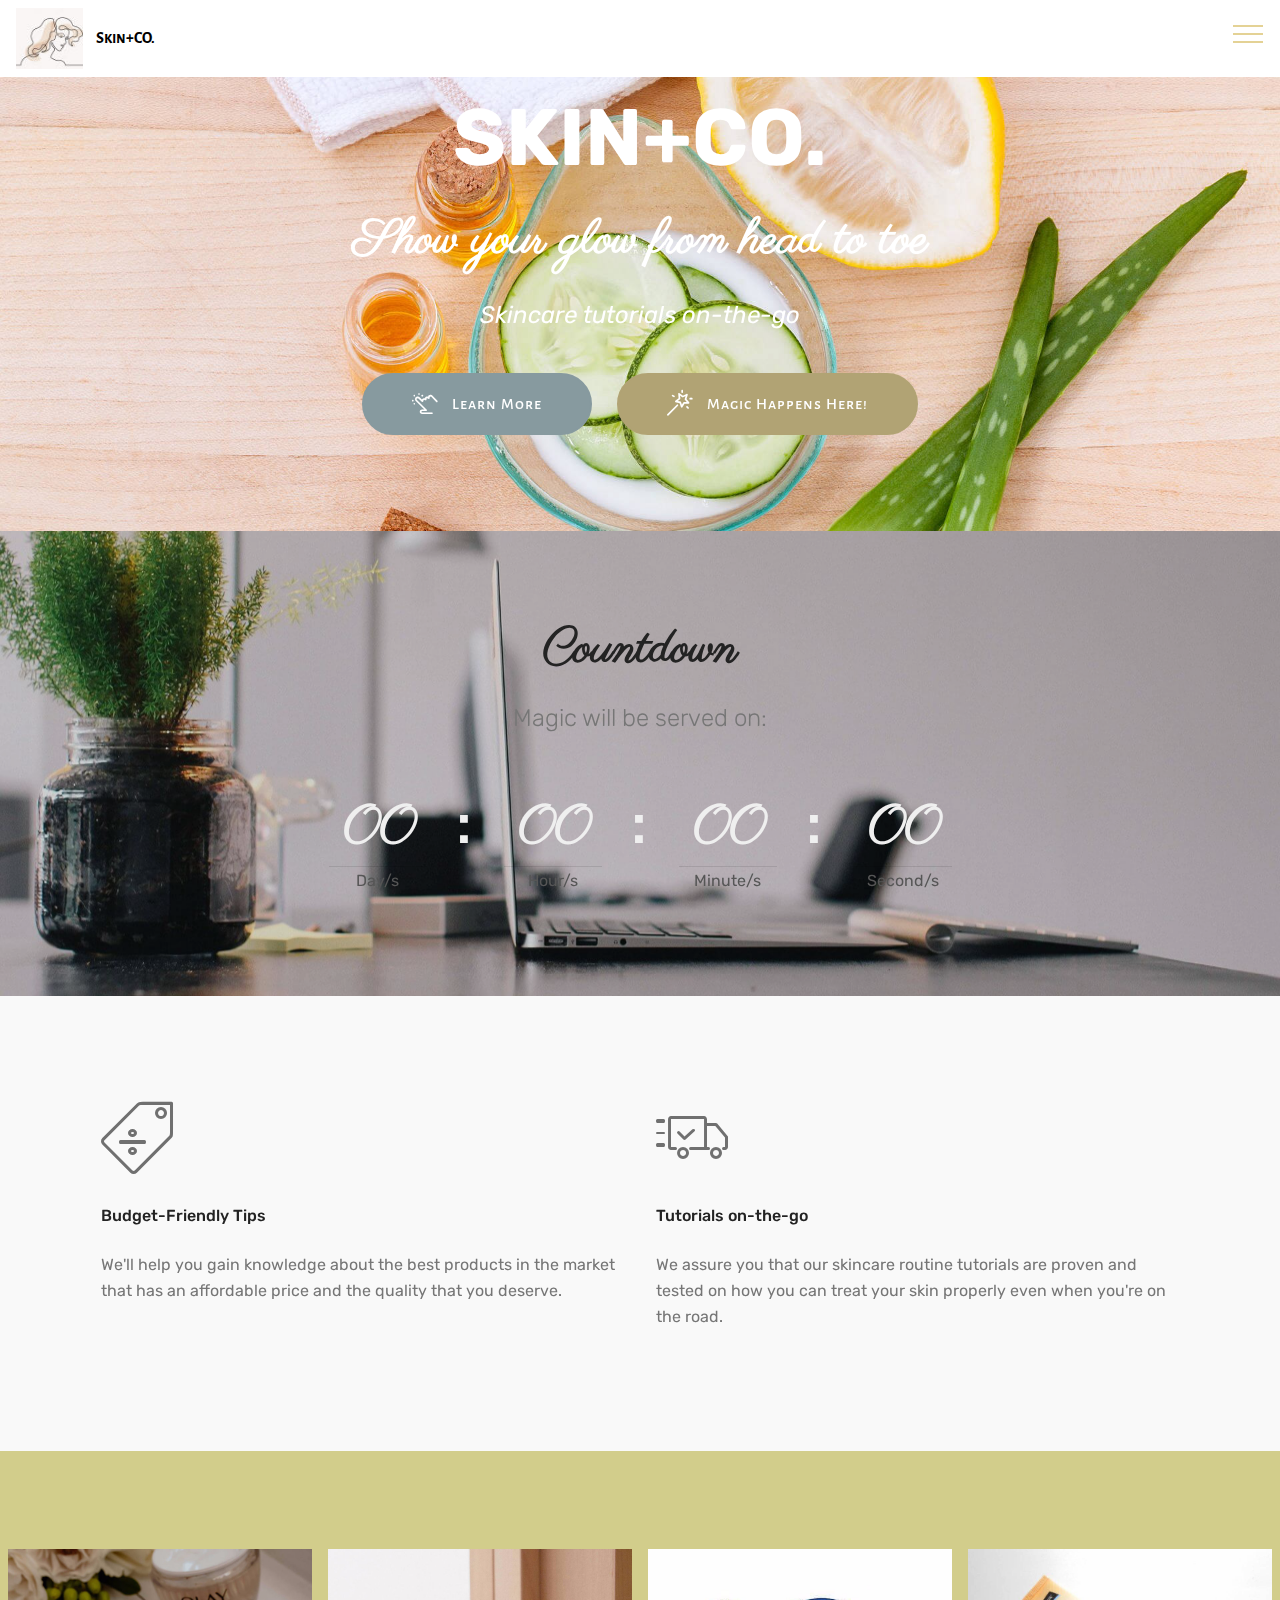
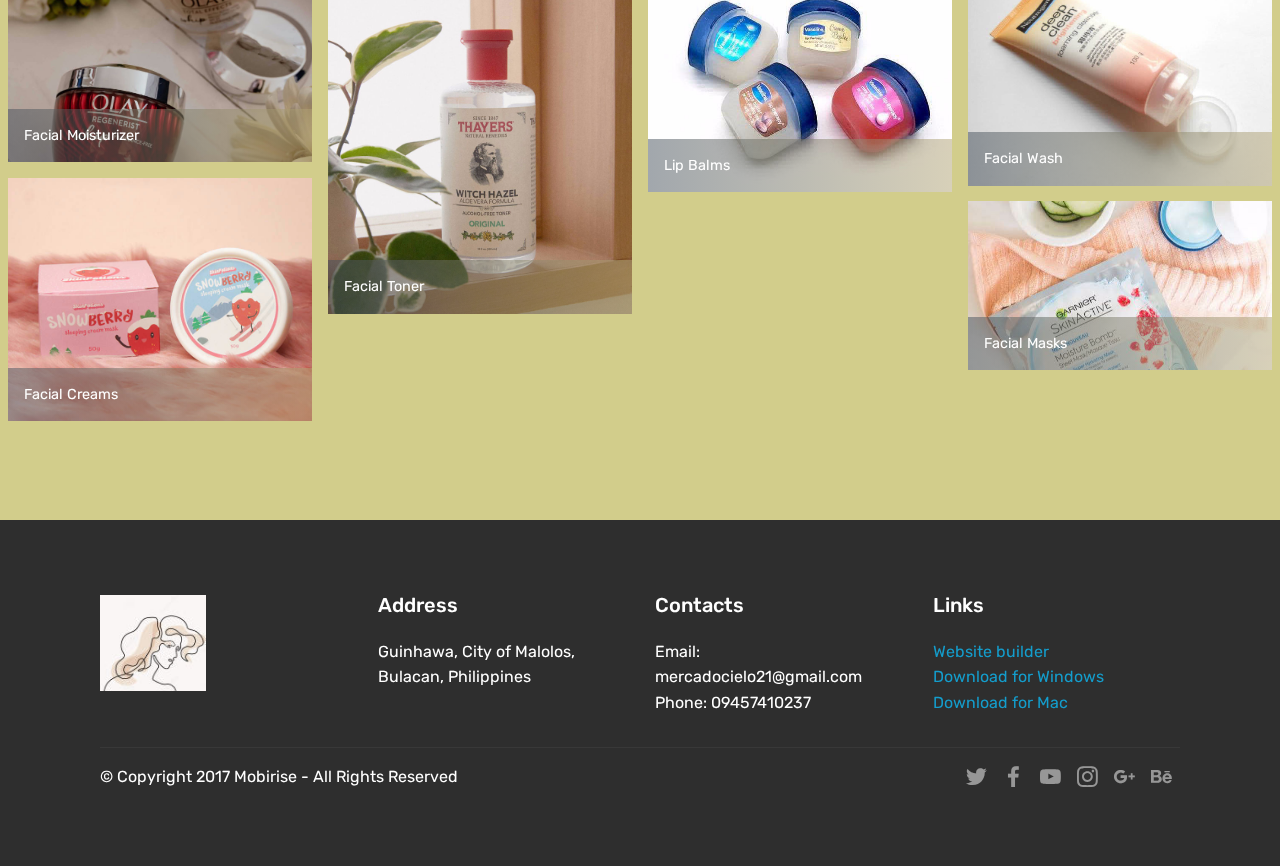
==== index.html @ ec986193 "create github pages" ====
<!DOCTYPE html>
<html >
<head>
  <!-- Site made with Mobirise Website Builder v4.8.1, https://mobirise.com -->
  <meta charset="UTF-8">
  <meta http-equiv="X-UA-Compatible" content="IE=edge">
  <meta name="generator" content="Mobirise v4.8.1, mobirise.com">
  <meta name="viewport" content="width=device-width, initial-scale=1, minimum-scale=1">
  <link rel="shortcut icon" href="assets/images/abstract-portrait-woman-logo-vector-continuous-line-young-light-colors-illustration-concept-card-banner-poster-flyer-116758301-122x100.jpg" type="image/x-icon">
  <meta name="description" content="">
  <title>Home</title>
  <link rel="stylesheet" href="assets/web/assets/mobirise-icons-bold/mobirise-icons-bold.css">
  <link rel="stylesheet" href="assets/web/assets/mobirise-icons/mobirise-icons.css">
  <link rel="stylesheet" href="assets/tether/tether.min.css">
  <link rel="stylesheet" href="assets/bootstrap/css/bootstrap.min.css">
  <link rel="stylesheet" href="assets/bootstrap/css/bootstrap-grid.min.css">
  <link rel="stylesheet" href="assets/bootstrap/css/bootstrap-reboot.min.css">
  <link rel="stylesheet" href="assets/socicon/css/styles.css">
  <link rel="stylesheet" href="assets/dropdown/css/style.css">
  <link rel="stylesheet" href="assets/theme/css/style.css">
  <link rel="stylesheet" href="assets/gallery/style.css">
  <link rel="stylesheet" href="assets/mobirise/css/mbr-additional.css" type="text/css">
  
  
  
</head>
<body>
  <section class="menu cid-rJaT6ms6U1" once="menu" id="menu2-b">

    

    <nav class="navbar navbar-expand beta-menu navbar-dropdown align-items-center navbar-fixed-top collapsed">
        <button class="navbar-toggler navbar-toggler-right" type="button" data-toggle="collapse" data-target="#navbarSupportedContent" aria-controls="navbarSupportedContent" aria-expanded="false" aria-label="Toggle navigation">
            <div class="hamburger">
                <span></span>
                <span></span>
                <span></span>
                <span></span>
            </div>
        </button>
        <div class="menu-logo">
            <div class="navbar-brand">
                <span class="navbar-logo">
                    <a href="index.html">
                        <img src="assets/images/abstract-portrait-woman-logo-vector-continuous-line-young-light-colors-illustration-concept-card-banner-poster-flyer-116758301-122x100.jpg" alt="Mobirise" title="" style="height: 3.8rem;">
                    </a>
                </span>
                <span class="navbar-caption-wrap"><a class="navbar-caption text-black display-4" href="index.html">Skin+CO.</a></span>
            </div>
        </div>
        <div class="collapse navbar-collapse" id="navbarSupportedContent">
            <ul class="navbar-nav nav-dropdown nav-right" data-app-modern-menu="true"><li class="nav-item">
                    <a class="nav-link link text-black display-4" href="page5.html">
                        About Us
                    </a>
                </li></ul>
            
        </div>
    </nav>
</section>

<section class="engine"><a href="https://mobiri.se/i">free site creation software</a></section><section class="header1 cid-rJ0wWL5OvI mbr-parallax-background" id="header1-0">

    

    

    <div class="container">
        <div class="row justify-content-md-center">
            <div class="mbr-white col-md-10">
                <h1 class="mbr-section-title align-center mbr-bold pb-3 mbr-fonts-style display-1">SKIN+CO.</h1>
                <h3 class="mbr-section-subtitle align-center mbr-light pb-3 mbr-fonts-style display-2"><strong>Show your glow from head to toe</strong></h3>
                <p class="mbr-text align-center pb-3 mbr-fonts-style display-5"><em>Skincare tutorials on-the-go</em></p>
                <div class="mbr-section-btn align-center"><a class="btn btn-md btn-warning display-4" href="page2.html"><span class="mbrib-touch mbr-iconfont mbr-iconfont-btn"></span>Learn More</a>
                    <a class="btn btn-md btn-danger display-4" href="page1.html"><span class="mbrib-magic-stick mbr-iconfont mbr-iconfont-btn"></span>Magic Happens Here!</a></div>
            </div>
        </div>
    </div>

</section>

<section class="countdown1 cid-rJ0A6YcZZ5 mbr-parallax-background" id="countdown1-2">
    
    
    <div class="mbr-overlay" style="opacity: 0.2; background-color: rgb(35, 35, 35);">
    </div>
    <div class="container ">
        <h2 class="mbr-section-title pb-3 align-center mbr-fonts-style display-2"><strong>
            Countdown
        </strong></h2>
        <h3 class="mbr-section-subtitle align-center mbr-fonts-style display-5">Magic will be served on:</h3>
        
    </div>
    <div class="container countdown-cont align-center">
        <div class="daysCountdown" title="Day/s"></div>
        <div class="hoursCountdown" title="Hour/s"></div> 
        <div class="minutesCountdown" title="Minute/s"></div> 
        <div class="secondsCountdown" title="Second/s"></div>
        <div class="countdown pt-5 mt-2" data-due-date="2019/12/19"> 
        </div>
    </div>
</section>

<section class="features5 cid-rJaQmYjIc6" id="features5-a">
    
    

    
    <div class="container">
        <div class="media-container-row">

            <div class="card p-3 col-12 col-md-6">
                <div class="card-img pb-3">
                    <span class="mbr-iconfont mbri-sale"></span>
                </div>
                <div class="card-box">
                    <h4 class="card-title py-3 mbr-fonts-style display-7">Budget-Friendly Tips</h4>
                    <p class="mbr-text mbr-fonts-style display-7">We'll help you gain knowledge about the best products in the market that has an affordable price and the quality that you deserve.</p>
                </div>
            </div>

            <div class="card p-3 col-12 col-md-6">
                <div class="card-img pb-3">
                    <span class="mbr-iconfont mbri-delivery"></span>
                </div>
                <div class="card-box">
                    <h4 class="card-title py-3 mbr-fonts-style display-7">Tutorials on-the-go</h4>
                    <p class="mbr-text mbr-fonts-style display-7">We assure you that our skincare routine tutorials are proven and tested on how you can treat your skin properly even when you're on the road.</p>
                </div>
            </div>

            

            
        </div>
    </div>
</section>

<section class="mbr-gallery mbr-slider-carousel cid-rJ0x1ymvei" id="gallery1-1">

    

    <div>
        <div><!-- Filter --><!-- Gallery --><div class="mbr-gallery-row"><div class="mbr-gallery-layout-default"><div><div><div class="mbr-gallery-item mbr-gallery-item--p1" data-video-url="false" data-tags="Awesome"><div href="#lb-gallery1-1" data-slide-to="0" data-toggle="modal"><img src="assets/images/olay-regenerist-whip-fragrance-free-31-1200x1800-800x561.jpg" alt="" title=""><span class="icon-focus"></span><span class="mbr-gallery-title mbr-fonts-style display-7">Facial Moisturizer</span></div></div><div class="mbr-gallery-item mbr-gallery-item--p1" data-video-url="false" data-tags="Awesome"><div href="#lb-gallery1-1" data-slide-to="1" data-toggle="modal"><img src="assets/images/47975586-000-b-1450x2175-800x960.jpg" alt="" title=""><span class="icon-focus"></span><span class="mbr-gallery-title mbr-fonts-style display-7">Facial Toner</span></div></div><div class="mbr-gallery-item mbr-gallery-item--p1" data-video-url="false" data-tags="Awesome"><div href="#lb-gallery1-1" data-slide-to="2" data-toggle="modal"><img src="assets/images/upload-productimg-1528788489024-320-236-600x600-600x480.jpg" alt="" title=""><span class="icon-focus"></span><span class="mbr-gallery-title mbr-fonts-style display-7">Lip Balms</span></div></div><div class="mbr-gallery-item mbr-gallery-item--p1" data-video-url="false" data-tags="Awesome"><div href="#lb-gallery1-1" data-slide-to="3" data-toggle="modal"><img src="assets/images/neutrogena-deep-clean-brightening-foaming-cleanser-review-cap-open-800x623-800x623.jpg" alt="" title=""><span class="icon-focus"></span><span class="mbr-gallery-title mbr-fonts-style display-7">Facial Wash</span></div></div><div class="mbr-gallery-item mbr-gallery-item--p1" data-video-url="false" data-tags="Awesome"><div href="#lb-gallery1-1" data-slide-to="4" data-toggle="modal"><img src="assets/images/snowberry-2-720x720-720x576.jpg" alt="" title=""><span class="icon-focus"></span><span class="mbr-gallery-title mbr-fonts-style display-7">Facial Creams</span></div></div><div class="mbr-gallery-item mbr-gallery-item--p1" data-video-url="false" data-tags="Awesome"><div href="#lb-gallery1-1" data-slide-to="5" data-toggle="modal"><img src="assets/images/images-742x413-539x300.jpg" alt="" title=""><span class="icon-focus"></span><span class="mbr-gallery-title mbr-fonts-style display-7">Facial Masks</span></div></div></div></div><div class="clearfix"></div></div></div><!-- Lightbox --><div data-app-prevent-settings="" class="mbr-slider modal fade carousel slide" tabindex="-1" data-keyboard="true" data-interval="false" id="lb-gallery1-1"><div class="modal-dialog"><div class="modal-content"><div class="modal-body"><div class="carousel-inner"><div class="carousel-item"><img src="assets/images/olay-regenerist-whip-fragrance-free-31-1200x1800.jpg" alt="" title=""></div><div class="carousel-item"><img src="assets/images/47975586-000-b-1450x2175.jpg" alt="" title=""></div><div class="carousel-item active"><img src="assets/images/upload-productimg-1528788489024-320-236-600x600.jpg" alt="" title=""></div><div class="carousel-item"><img src="assets/images/neutrogena-deep-clean-brightening-foaming-cleanser-review-cap-open-800x623.jpg" alt="" title=""></div><div class="carousel-item"><img src="assets/images/snowberry-2-720x720.jpg" alt="" title=""></div><div class="carousel-item"><img src="assets/images/images-742x413.jpg" alt="" title=""></div></div><a class="carousel-control carousel-control-prev" role="button" data-slide="prev" href="#lb-gallery1-1"><span class="mbri-left mbr-iconfont" aria-hidden="true"></span><span class="sr-only">Previous</span></a><a class="carousel-control carousel-control-next" role="button" data-slide="next" href="#lb-gallery1-1"><span class="mbri-right mbr-iconfont" aria-hidden="true"></span><span class="sr-only">Next</span></a><a class="close" href="#" role="button" data-dismiss="modal"><span class="sr-only">Close</span></a></div></div></div></div></div>
    </div>

</section>

<section class="cid-rJaBvZ5WC2" id="footer1-8">

    

    

    <div class="container">
        <div class="media-container-row content text-white">
            <div class="col-12 col-md-3">
                <div class="media-wrap">
                    <a href="https://mobirise.com/">
                        <img src="assets/images/abstract-portrait-woman-logo-vector-continuous-line-young-light-colors-illustration-concept-card-banner-poster-flyer-116758301-192x157.jpg" alt="Mobirise" title="">
                    </a>
                </div>
            </div>
            <div class="col-12 col-md-3 mbr-fonts-style display-7">
                <h5 class="pb-3">
                    Address
                </h5>
                <p class="mbr-text">Guinhawa, City of Malolos, Bulacan, Philippines</p>
            </div>
            <div class="col-12 col-md-3 mbr-fonts-style display-7">
                <h5 class="pb-3">
                    Contacts
                </h5>
                <p class="mbr-text">
                    Email: <br>mercadocielo21@gmail.com&nbsp;<br>Phone:&nbsp;09457410237<br></p>
            </div>
            <div class="col-12 col-md-3 mbr-fonts-style display-7">
                <h5 class="pb-3">
                    Links
                </h5>
                <p class="mbr-text">
                    <a class="text-primary" href="https://mobirise.com/">Website builder</a>
                    <br><a class="text-primary" href="https://mobirise.com/mobirise-free-win.zip">Download for Windows</a>
                    <br><a class="text-primary" href="https://mobirise.com/mobirise-free-mac.zip">Download for Mac</a>
                </p>
            </div>
        </div>
        <div class="footer-lower">
            <div class="media-container-row">
                <div class="col-sm-12">
                    <hr>
                </div>
            </div>
            <div class="media-container-row mbr-white">
                <div class="col-sm-6 copyright">
                    <p class="mbr-text mbr-fonts-style display-7">
                        © Copyright 2017 Mobirise - All Rights Reserved
                    </p>
                </div>
                <div class="col-md-6">
                    <div class="social-list align-right">
                        <div class="soc-item">
                            <a href="https://twitter.com/mobirise" target="_blank">
                                <span class="socicon-twitter socicon mbr-iconfont mbr-iconfont-social"></span>
                            </a>
                        </div>
                        <div class="soc-item">
                            <a href="https://www.facebook.com/pages/Mobirise/1616226671953247" target="_blank">
                                <span class="socicon-facebook socicon mbr-iconfont mbr-iconfont-social"></span>
                            </a>
                        </div>
                        <div class="soc-item">
                            <a href="https://www.youtube.com/c/mobirise" target="_blank">
                                <span class="socicon-youtube socicon mbr-iconfont mbr-iconfont-social"></span>
                            </a>
                        </div>
                        <div class="soc-item">
                            <a href="https://instagram.com/mobirise" target="_blank">
                                <span class="socicon-instagram socicon mbr-iconfont mbr-iconfont-social"></span>
                            </a>
                        </div>
                        <div class="soc-item">
                            <a href="https://plus.google.com/u/0/+Mobirise" target="_blank">
                                <span class="socicon-googleplus socicon mbr-iconfont mbr-iconfont-social"></span>
                            </a>
                        </div>
                        <div class="soc-item">
                            <a href="https://www.behance.net/Mobirise" target="_blank">
                                <span class="socicon-behance socicon mbr-iconfont mbr-iconfont-social"></span>
                            </a>
                        </div>
                    </div>
                </div>
            </div>
        </div>
    </div>
</section>


  <script src="assets/web/assets/jquery/jquery.min.js"></script>
  <script src="assets/popper/popper.min.js"></script>
  <script src="assets/tether/tether.min.js"></script>
  <script src="assets/bootstrap/js/bootstrap.min.js"></script>
  <script src="assets/parallax/jarallax.min.js"></script>
  <script src="assets/countdown/jquery.countdown.min.js"></script>
  <script src="assets/masonry/masonry.pkgd.min.js"></script>
  <script src="assets/imagesloaded/imagesloaded.pkgd.min.js"></script>
  <script src="assets/smoothscroll/smooth-scroll.js"></script>
  <script src="assets/vimeoplayer/jquery.mb.vimeo_player.js"></script>
  <script src="assets/touchswipe/jquery.touch-swipe.min.js"></script>
  <script src="assets/dropdown/js/script.min.js"></script>
  <script src="assets/bootstrapcarouselswipe/bootstrap-carousel-swipe.js"></script>
  <script src="assets/theme/js/script.js"></script>
  <script src="assets/slidervideo/script.js"></script>
  <script src="assets/gallery/player.min.js"></script>
  <script src="assets/gallery/script.js"></script>
  
  
</body>
</html>
---- assets/web/assets/mobirise-icons-bold/mobirise-icons-bold.css ----
@font-face {
  font-family: 'mobirise-icons-bold';
  src:  url('mobirise-icons-bold.eot?m1l4yr');
  src:  url('mobirise-icons-bold.eot?m1l4yr#iefix') format('embedded-opentype'),
    url('mobirise-icons-bold.ttf?m1l4yr') format('truetype'),
    url('mobirise-icons-bold.woff?m1l4yr') format('woff'),
    url('mobirise-icons-bold.svg?m1l4yr#mobirise-icons-bold') format('svg');
  font-weight: normal;
  font-style: normal;
}

[class^="mbrib-"], [class*="mbrib-"] {
  /* use !important to prevent issues with browser extensions that change fonts */
  font-family: 'mobirise-icons-bold' !important;
  speak: none;
  font-style: normal;
  font-weight: normal;
  font-variant: normal;
  text-transform: none;
  line-height: 1;

  /* Better Font Rendering =========== */
  -webkit-font-smoothing: antialiased;
  -moz-osx-font-smoothing: grayscale;
}

.mbrib-add-submenu:before {
  content: "\e900";
}
.mbrib-alert:before {
  content: "\e901";
}
.mbrib-align-center:before {
  content: "\e902";
}
.mbrib-align-justify:before {
  content: "\e903";
}
.mbrib-align-left:before {
  content: "\e904";
}
.mbrib-align-right:before {
  content: "\e905";
}
.mbrib-android:before {
  content: "\e906";
}
.mbrib-apple:before {
  content: "\e907";
}
.mbrib-arrow-down:before {
  content: "\e908";
}
.mbrib-arrow-next:before {
  content: "\e909";
}
.mbrib-arrow-prev:before {
  content: "\e90a";
}
.mbrib-arrow-up:before {
  content: "\e90b";
}
.mbrib-bold:before {
  content: "\e90c";
}
.mbrib-bookmark:before {
  content: "\e90d";
}
.mbrib-bootstrap:before {
  content: "\e90e";
}
.mbrib-briefcase:before {
  content: "\e90f";
}
.mbrib-browse:before {
  content: "\e910";
}
.mbrib-bulleted-list:before {
  content: "\e911";
}
.mbrib-calendar:before {
  content: "\e912";
}
.mbrib-camera:before {
  content: "\e913";
}
.mbrib-cart-add:before {
  content: "\e914";
}
.mbrib-cart-full:before {
  content: "\e915";
}
.mbrib-cash:before {
  content: "\e916";
}
.mbrib-change-style:before {
  content: "\e917";
}
.mbrib-chat:before {
  content: "\e918";
}
.mbrib-clock:before {
  content: "\e919";
}
.mbrib-close:before {
  content: "\e91a";
}
.mbrib-cloud:before {
  content: "\e91b";
}
.mbrib-code:before {
  content: "\e91c";
}
.mbrib-contact-form:before {
  content: "\e91d";
}
.mbrib-credit-card:before {
  content: "\e91e";
}
.mbrib-cursor-click:before {
  content: "\e91f";
}
.mbrib-cust-feedback:before {
  content: "\e920";
}
.mbrib-database:before {
  content: "\e921";
}
.mbrib-delivery:before {
  content: "\e922";
}
.mbrib-desktop:before {
  content: "\e923";
}
.mbrib-devices:before {
  content: "\e924";
}
.mbrib-down:before {
  content: "\e925";
}
.mbrib-download:before {
  content: "\e926";
}
.mbrib-drag-n-drop:before {
  content: "\e927";
}
.mbrib-drag-n-drop2:before {
  content: "\e928";
}
.mbrib-edit:before {
  content: "\e929";
}
.mbrib-edit2:before {
  content: "\e92a";
}
.mbrib-error:before {
  content: "\e92b";
}
.mbrib-extension:before {
  content: "\e92c";
}
.mbrib-features:before {
  content: "\e92d";
}
.mbrib-file:before {
  content: "\e92e";
}
.mbrib-flag:before {
  content: "\e92f";
}
.mbrib-folder:before {
  content: "\e930";
}
.mbrib-gift:before {
  content: "\e931";
}
.mbrib-github:before {
  content: "\e932";
}
.mbrib-globe-2:before {
  content: "\e933";
}
.mbrib-globe:before {
  content: "\e934";
}
.mbrib-growing-chart:before {
  content: "\e935";
}
.mbrib-hearth:before {
  content: "\e936";
}
.mbrib-help:before {
  content: "\e937";
}
.mbrib-home:before {
  content: "\e938";
}
.mbrib-hot-cup:before {
  content: "\e939";
}
.mbrib-idea:before {
  content: "\e93a";
}
.mbrib-image-gallery:before {
  content: "\e93b";
}
.mbrib-image-slider:before {
  content: "\e93c";
}
.mbrib-info:before {
  content: "\e93d";
}
.mbrib-italic:before {
  content: "\e93e";
}
.mbrib-key:before {
  content: "\e93f";
}
.mbrib-laptop:before {
  content: "\e940";
}
.mbrib-layers:before {
  content: "\e941";
}
.mbrib-left-right:before {
  content: "\e942";
}
.mbrib-left:before {
  content: "\e943";
}
.mbrib-letter:before {
  content: "\e944";
}
.mbrib-like:before {
  content: "\e945";
}
.mbrib-link:before {
  content: "\e946";
}
.mbrib-lock:before {
  content: "\e947";
}
.mbrib-login:before {
  content: "\e948";
}
.mbrib-logout:before {
  content: "\e949";
}
.mbrib-magic-stick:before {
  content: "\e94a";
}
.mbrib-map-pin:before {
  content: "\e94b";
}
.mbrib-menu:before {
  content: "\e94c";
}
.mbrib-mobile:before {
  content: "\e94d";
}
.mbrib-mobile2:before {
  content: "\e94e";
}
.mbrib-mobirise:before {
  content: "\e94f";
}
.mbrib-more-horizontal:before {
  content: "\e950";
}
.mbrib-more-vertical:before {
  content: "\e951";
}
.mbrib-music:before {
  content: "\e952";
}
.mbrib-new-file:before {
  content: "\e953";
}
.mbrib-numbered-list:before {
  content: "\e954";
}
.mbrib-opened-folder:before {
  content: "\e955";
}
.mbrib-pages:before {
  content: "\e956";
}
.mbrib-paper-plane:before {
  content: "\e957";
}
.mbrib-paperclip:before {
  content: "\e958";
}
.mbrib-photo:before {
  content: "\e959";
}
.mbrib-photos:before {
  content: "\e95a";
}
.mbrib-pin:before {
  content: "\e95b";
}
.mbrib-play:before {
  content: "\e95c";
}
.mbrib-plus:before {
  content: "\e95d";
}
.mbrib-preview:before {
  content: "\e95e";
}
.mbrib-print:before {
  content: "\e95f";
}
.mbrib-protect:before {
  content: "\e960";
}
.mbrib-question:before {
  content: "\e961";
}
.mbrib-quote-left:before {
  content: "\e962";
}
.mbrib-quote-right:before {
  content: "\e963";
}
.mbrib-redo:before {
  content: "\e964";
}
.mbrib-refresh:before {
  content: "\e965";
}
.mbrib-responsive:before {
  content: "\e966";
}
.mbrib-right:before {
  content: "\e967";
}
.mbrib-rocket:before {
  content: "\e968";
}
.mbrib-sad-face:before {
  content: "\e969";
}
.mbrib-sale:before {
  content: "\e96a";
}
.mbrib-save:before {
  content: "\e96b";
}
.mbrib-search:before {
  content: "\e96c";
}
.mbrib-setting:before {
  content: "\e96d";
}
.mbrib-setting2:before {
  content: "\e96e";
}
.mbrib-setting3:before {
  content: "\e96f";
}
.mbrib-share:before {
  content: "\e970";
}
.mbrib-shopping-bag:before {
  content: "\e971";
}
.mbrib-shopping-basket:before {
  content: "\e972";
}
.mbrib-shopping-cart:before {
  content: "\e973";
}
.mbrib-sites:before {
  content: "\e974";
}
.mbrib-smile-face:before {
  content: "\e975";
}
.mbrib-speed:before {
  content: "\e976";
}
.mbrib-star:before {
  content: "\e977";
}
.mbrib-success:before {
  content: "\e978";
}
.mbrib-sun:before {
  content: "\e979";
}
.mbrib-sun2:before {
  content: "\e97a";
}
.mbrib-tablet-vertical:before {
  content: "\e97b";
}
.mbrib-tablet:before {
  content: "\e97c";
}
.mbrib-target:before {
  content: "\e97d";
}
.mbrib-timer:before {
  content: "\e97e";
}
.mbrib-to-ftp:before {
  content: "\e97f";
}
.mbrib-to-local-drive:before {
  content: "\e980";
}
.mbrib-touch-swipe:before {
  content: "\e981";
}
.mbrib-touch:before {
  content: "\e982";
}
.mbrib-trash:before {
  content: "\e983";
}
.mbrib-underline:before {
  content: "\e984";
}
.mbrib-undo:before {
  content: "\e985";
}
.mbrib-unlink:before {
  content: "\e986";
}
.mbrib-unlock:before {
  content: "\e987";
}
.mbrib-up-down:before {
  content: "\e988";
}
.mbrib-up:before {
  content: "\e989";
}
.mbrib-update:before {
  content: "\e98a";
}
.mbrib-upload:before {
  content: "\e98b";
}
.mbrib-user:before {
  content: "\e98c";
}
.mbrib-user2:before {
  content: "\e98d";
}
.mbrib-users:before {
  content: "\e98e";
}
.mbrib-video-play:before {
  content: "\e98f";
}
.mbrib-video:before {
  content: "\e990";
}
.mbrib-watch:before {
  content: "\e991";
}
.mbrib-website-theme:before {
  content: "\e992";
}
.mbrib-wifi:before {
  content: "\e993";
}
.mbrib-windows:before {
  content: "\e994";
}
.mbrib-zoom-out:before {
  content: "\e995";
}
---- assets/web/assets/mobirise-icons/mobirise-icons.css ----
@font-face {
  font-family: 'MobiriseIcons';
  src:  url('mobirise-icons.eot?spat4u');
  src:  url('mobirise-icons.eot?spat4u#iefix') format('embedded-opentype'),
    url('mobirise-icons.ttf?spat4u') format('truetype'),
    url('mobirise-icons.woff?spat4u') format('woff'),
    url('mobirise-icons.svg?spat4u#MobiriseIcons') format('svg');
  font-weight: normal;
  font-style: normal;
}

[class^="mbri-"], [class*=" mbri-"] {
  /* use !important to prevent issues with browser extensions that change fonts */
  font-family: MobiriseIcons !important;
  speak: none;
  font-style: normal;
  font-weight: normal;
  font-variant: normal;
  text-transform: none;
  line-height: 1;

  /* Better Font Rendering =========== */
  -webkit-font-smoothing: antialiased;
  -moz-osx-font-smoothing: grayscale;
}

.mbri-add-submenu:before {
  content: "\e900";
}
.mbri-alert:before {
  content: "\e901";
}
.mbri-align-center:before {
  content: "\e902";
}
.mbri-align-justify:before {
  content: "\e903";
}
.mbri-align-left:before {
  content: "\e904";
}
.mbri-align-right:before {
  content: "\e905";
}
.mbri-android:before {
  content: "\e906";
}
.mbri-apple:before {
  content: "\e907";
}
.mbri-arrow-down:before {
  content: "\e908";
}
.mbri-arrow-next:before {
  content: "\e909";
}
.mbri-arrow-prev:before {
  content: "\e90a";
}
.mbri-arrow-up:before {
  content: "\e90b";
}
.mbri-bold:before {
  content: "\e90c";
}
.mbri-bookmark:before {
  content: "\e90d";
}
.mbri-bootstrap:before {
  content: "\e90e";
}
.mbri-briefcase:before {
  content: "\e90f";
}
.mbri-browse:before {
  content: "\e910";
}
.mbri-bulleted-list:before {
  content: "\e911";
}
.mbri-calendar:before {
  content: "\e912";
}
.mbri-camera:before {
  content: "\e913";
}
.mbri-cart-add:before {
  content: "\e914";
}
.mbri-cart-full:before {
  content: "\e915";
}
.mbri-cash:before {
  content: "\e916";
}
.mbri-change-style:before {
  content: "\e917";
}
.mbri-chat:before {
  content: "\e918";
}
.mbri-clock:before {
  content: "\e919";
}
.mbri-close:before {
  content: "\e91a";
}
.mbri-cloud:before {
  content: "\e91b";
}
.mbri-code:before {
  content: "\e91c";
}
.mbri-contact-form:before {
  content: "\e91d";
}
.mbri-credit-card:before {
  content: "\e91e";
}
.mbri-cursor-click:before {
  content: "\e91f";
}
.mbri-cust-feedback:before {
  content: "\e920";
}
.mbri-database:before {
  content: "\e921";
}
.mbri-delivery:before {
  content: "\e922";
}
.mbri-desktop:before {
  content: "\e923";
}
.mbri-devices:before {
  content: "\e924";
}
.mbri-down:before {
  content: "\e925";
}
.mbri-download:before {
  content: "\e989";
}
.mbri-drag-n-drop:before {
  content: "\e927";
}
.mbri-drag-n-drop2:before {
  content: "\e928";
}
.mbri-edit:before {
  content: "\e929";
}
.mbri-edit2:before {
  content: "\e92a";
}
.mbri-error:before {
  content: "\e92b";
}
.mbri-extension:before {
  content: "\e92c";
}
.mbri-features:before {
  content: "\e92d";
}
.mbri-file:before {
  content: "\e92e";
}
.mbri-flag:before {
  content: "\e92f";
}
.mbri-folder:before {
  content: "\e930";
}
.mbri-gift:before {
  content: "\e931";
}
.mbri-github:before {
  content: "\e932";
}
.mbri-globe:before {
  content: "\e933";
}
.mbri-globe-2:before {
  content: "\e934";
}
.mbri-growing-chart:before {
  content: "\e935";
}
.mbri-hearth:before {
  content: "\e936";
}
.mbri-help:before {
  content: "\e937";
}
.mbri-home:before {
  content: "\e938";
}
.mbri-hot-cup:before {
  content: "\e939";
}
.mbri-idea:before {
  content: "\e93a";
}
.mbri-image-gallery:before {
  content: "\e93b";
}
.mbri-image-slider:before {
  content: "\e93c";
}
.mbri-info:before {
  content: "\e93d";
}
.mbri-italic:before {
  content: "\e93e";
}
.mbri-key:before {
  content: "\e93f";
}
.mbri-laptop:before {
  content: "\e940";
}
.mbri-layers:before {
  content: "\e941";
}
.mbri-left-right:before {
  content: "\e942";
}
.mbri-left:before {
  content: "\e943";
}
.mbri-letter:before {
  content: "\e944";
}
.mbri-like:before {
  content: "\e945";
}
.mbri-link:before {
  content: "\e946";
}
.mbri-lock:before {
  content: "\e947";
}
.mbri-login:before {
  content: "\e948";
}
.mbri-logout:before {
  content: "\e949";
}
.mbri-magic-stick:before {
  content: "\e94a";
}
.mbri-map-pin:before {
  content: "\e94b";
}
.mbri-menu:before {
  content: "\e94c";
}
.mbri-mobile:before {
  content: "\e94d";
}
.mbri-mobile2:before {
  content: "\e94e";
}
.mbri-mobirise:before {
  content: "\e94f";
}
.mbri-more-horizontal:before {
  content: "\e950";
}
.mbri-more-vertical:before {
  content: "\e951";
}
.mbri-music:before {
  content: "\e952";
}
.mbri-new-file:before {
  content: "\e953";
}
.mbri-numbered-list:before {
  content: "\e954";
}
.mbri-opened-folder:before {
  content: "\e955";
}
.mbri-pages:before {
  content: "\e956";
}
.mbri-paper-plane:before {
  content: "\e957";
}
.mbri-paperclip:before {
  content: "\e958";
}
.mbri-photo:before {
  content: "\e959";
}
.mbri-photos:before {
  content: "\e95a";
}
.mbri-pin:before {
  content: "\e95b";
}
.mbri-play:before {
  content: "\e95c";
}
.mbri-plus:before {
  content: "\e95d";
}
.mbri-preview:before {
  content: "\e95e";
}
.mbri-print:before {
  content: "\e95f";
}
.mbri-protect:before {
  content: "\e960";
}
.mbri-question:before {
  content: "\e961";
}
.mbri-quote-left:before {
  content: "\e962";
}
.mbri-quote-right:before {
  content: "\e963";
}
.mbri-refresh:before {
  content: "\e964";
}
.mbri-responsive:before {
  content: "\e965";
}
.mbri-right:before {
  content: "\e966";
}
.mbri-rocket:before {
  content: "\e967";
}
.mbri-sad-face:before {
  content: "\e968";
}
.mbri-sale:before {
  content: "\e969";
}
.mbri-save:before {
  content: "\e96a";
}
.mbri-search:before {
  content: "\e96b";
}
.mbri-setting:before {
  content: "\e96c";
}
.mbri-setting2:before {
  content: "\e96d";
}
.mbri-setting3:before {
  content: "\e96e";
}
.mbri-share:before {
  content: "\e96f";
}
.mbri-shopping-bag:before {
  content: "\e970";
}
.mbri-shopping-basket:before {
  content: "\e971";
}
.mbri-shopping-cart:before {
  content: "\e972";
}
.mbri-sites:before {
  content: "\e973";
}
.mbri-smile-face:before {
  content: "\e974";
}
.mbri-speed:before {
  content: "\e975";
}
.mbri-star:before {
  content: "\e976";
}
.mbri-success:before {
  content: "\e977";
}
.mbri-sun:before {
  content: "\e978";
}
.mbri-sun2:before {
  content: "\e979";
}
.mbri-tablet:before {
  content: "\e97a";
}
.mbri-tablet-vertical:before {
  content: "\e97b";
}
.mbri-target:before {
  content: "\e97c";
}
.mbri-timer:before {
  content: "\e97d";
}
.mbri-to-ftp:before {
  content: "\e97e";
}
.mbri-to-local-drive:before {
  content: "\e97f";
}
.mbri-touch-swipe:before {
  content: "\e980";
}
.mbri-touch:before {
  content: "\e981";
}
.mbri-trash:before {
  content: "\e982";
}
.mbri-underline:before {
  content: "\e983";
}
.mbri-unlink:before {
  content: "\e984";
}
.mbri-unlock:before {
  content: "\e985";
}
.mbri-up-down:before {
  content: "\e986";
}
.mbri-up:before {
  content: "\e987";
}
.mbri-update:before {
  content: "\e988";
}
.mbri-upload:before {
 content: "\e926"; 
}
.mbri-user:before {
  content: "\e98a";
}
.mbri-user2:before {
  content: "\e98b";
}
.mbri-users:before {
  content: "\e98c";
}
.mbri-video:before {
  content: "\e98d";
}
.mbri-video-play:before {
  content: "\e98e";
}
.mbri-watch:before {
  content: "\e98f";
}
.mbri-website-theme:before {
  content: "\e990";
}
.mbri-wifi:before {
  content: "\e991";
}
.mbri-windows:before {
  content: "\e992";
}
.mbri-zoom-out:before {
  content: "\e993";
}
.mbri-redo:before {
  content: "\e994";
}
.mbri-undo:before {
  content: "\e995";
}
---- assets/socicon/css/styles.css ----
@charset "UTF-8";

@font-face {
  font-family: "socicon";
  src:url("../fonts/socicon.eot");
  src:url("../fonts/socicon.eot?#iefix") format("embedded-opentype"),
    url("../fonts/socicon.woff") format("woff"),
    url("../fonts/socicon.ttf") format("truetype"),
    url("../fonts/socicon.svg#socicon") format("svg");
  font-weight: normal;
  font-style: normal;

}

[data-icon]:before {
  font-family: "socicon" !important;
  content: attr(data-icon);
  font-style: normal !important;
  font-weight: normal !important;
  font-variant: normal !important;
  text-transform: none !important;
  speak: none;
  line-height: 1;
  -webkit-font-smoothing: antialiased;
  -moz-osx-font-smoothing: grayscale;
}

[class^="socicon-"]:before,
[class*=" socicon-"]:before {
  font-family: "socicon" !important;
  font-style: normal !important;
  font-weight: normal !important;
  font-variant: normal !important;
  text-transform: none !important;
  speak: none;
  line-height: 1;
  -webkit-font-smoothing: antialiased;
  -moz-osx-font-smoothing: grayscale;
}

.socicon-modelmayhem:before {
  content: "\e000";
}
.socicon-mixcloud:before {
  content: "\e001";
}
.socicon-drupal:before {
  content: "\e002";
}
.socicon-swarm:before {
  content: "\e003";
}
.socicon-istock:before {
  content: "\e004";
}
.socicon-yammer:before {
  content: "\e005";
}
.socicon-ello:before {
  content: "\e006";
}
.socicon-stackoverflow:before {
  content: "\e007";
}
.socicon-persona:before {
  content: "\e008";
}
.socicon-triplej:before {
  content: "\e009";
}
.socicon-houzz:before {
  content: "\e00a";
}
.socicon-rss:before {
  content: "\e00b";
}
.socicon-paypal:before {
  content: "\e00c";
}
.socicon-odnoklassniki:before {
  content: "\e00d";
}
.socicon-airbnb:before {
  content: "\e00e";
}
.socicon-periscope:before {
  content: "\e00f";
}
.socicon-outlook:before {
  content: "\e010";
}
.socicon-coderwall:before {
  content: "\e011";
}
.socicon-tripadvisor:before {
  content: "\e012";
}
.socicon-appnet:before {
  content: "\e013";
}
.socicon-goodreads:before {
  content: "\e014";
}
.socicon-tripit:before {
  content: "\e015";
}
.socicon-lanyrd:before {
  content: "\e016";
}
.socicon-slideshare:before {
  content: "\e017";
}
.socicon-buffer:before {
  content: "\e018";
}
.socicon-disqus:before {
  content: "\e019";
}
.socicon-vkontakte:before {
  content: "\e01a";
}
.socicon-whatsapp:before {
  content: "\e01b";
}
.socicon-patreon:before {
  content: "\e01c";
}
.socicon-storehouse:before {
  content: "\e01d";
}
.socicon-pocket:before {
  content: "\e01e";
}
.socicon-mail:before {
  content: "\e01f";
}
.socicon-blogger:before {
  content: "\e020";
}
.socicon-technorati:before {
  content: "\e021";
}
.socicon-reddit:before {
  content: "\e022";
}
.socicon-dribbble:before {
  content: "\e023";
}
.socicon-stumbleupon:before {
  content: "\e024";
}
.socicon-digg:before {
  content: "\e025";
}
.socicon-envato:before {
  content: "\e026";
}
.socicon-behance:before {
  content: "\e027";
}
.socicon-delicious:before {
  content: "\e028";
}
.socicon-deviantart:before {
  content: "\e029";
}
.socicon-forrst:before {
  content: "\e02a";
}
.socicon-play:before {
  content: "\e02b";
}
.socicon-zerply:before {
  content: "\e02c";
}
.socicon-wikipedia:before {
  content: "\e02d";
}
.socicon-apple:before {
  content: "\e02e";
}
.socicon-flattr:before {
  content: "\e02f";
}
.socicon-github:before {
  content: "\e030";
}
.socicon-renren:before {
  content: "\e031";
}
.socicon-friendfeed:before {
  content: "\e032";
}
.socicon-newsvine:before {
  content: "\e033";
}
.socicon-identica:before {
  content: "\e034";
}
.socicon-bebo:before {
  content: "\e035";
}
.socicon-zynga:before {
  content: "\e036";
}
.socicon-steam:before {
  content: "\e037";
}
.socicon-xbox:before {
  content: "\e038";
}
.socicon-windows:before {
  content: "\e039";
}
.socicon-qq:before {
  content: "\e03a";
}
.socicon-douban:before {
  content: "\e03b";
}
.socicon-meetup:before {
  content: "\e03c";
}
.socicon-playstation:before {
  content: "\e03d";
}
.socicon-android:before {
  content: "\e03e";
}
.socicon-snapchat:before {
  content: "\e03f";
}
.socicon-twitter:before {
  content: "\e040";
}
.socicon-facebook:before {
  content: "\e041";
}
.socicon-googleplus:before {
  content: "\e042";
}
.socicon-pinterest:before {
  content: "\e043";
}
.socicon-foursquare:before {
  content: "\e044";
}
.socicon-yahoo:before {
  content: "\e045";
}
.socicon-skype:before {
  content: "\e046";
}
.socicon-yelp:before {
  content: "\e047";
}
.socicon-feedburner:before {
  content: "\e048";
}
.socicon-linkedin:before {
  content: "\e049";
}
.socicon-viadeo:before {
  content: "\e04a";
}
.socicon-xing:before {
  content: "\e04b";
}
.socicon-myspace:before {
  content: "\e04c";
}
.socicon-soundcloud:before {
  content: "\e04d";
}
.socicon-spotify:before {
  content: "\e04e";
}
.socicon-grooveshark:before {
  content: "\e04f";
}
.socicon-lastfm:before {
  content: "\e050";
}
.socicon-youtube:before {
  content: "\e051";
}
.socicon-vimeo:before {
  content: "\e052";
}
.socicon-dailymotion:before {
  content: "\e053";
}
.socicon-vine:before {
  content: "\e054";
}
.socicon-flickr:before {
  content: "\e055";
}
.socicon-500px:before {
  content: "\e056";
}
.socicon-wordpress:before {
  content: "\e058";
}
.socicon-tumblr:before {
  content: "\e059";
}
.socicon-twitch:before {
  content: "\e05a";
}
.socicon-8tracks:before {
  content: "\e05b";
}
.socicon-amazon:before {
  content: "\e05c";
}
.socicon-icq:before {
  content: "\e05d";
}
.socicon-smugmug:before {
  content: "\e05e";
}
.socicon-ravelry:before {
  content: "\e05f";
}
.socicon-weibo:before {
  content: "\e060";
}
.socicon-baidu:before {
  content: "\e061";
}
.socicon-angellist:before {
  content: "\e062";
}
.socicon-ebay:before {
  content: "\e063";
}
.socicon-imdb:before {
  content: "\e064";
}
.socicon-stayfriends:before {
  content: "\e065";
}
.socicon-residentadvisor:before {
  content: "\e066";
}
.socicon-google:before {
  content: "\e067";
}
.socicon-yandex:before {
  content: "\e068";
}
.socicon-sharethis:before {
  content: "\e069";
}
.socicon-bandcamp:before {
  content: "\e06a";
}
.socicon-itunes:before {
  content: "\e06b";
}
.socicon-deezer:before {
  content: "\e06c";
}
.socicon-telegram:before {
  content: "\e06e";
}
.socicon-openid:before {
  content: "\e06f";
}
.socicon-amplement:before {
  content: "\e070";
}
.socicon-viber:before {
  content: "\e071";
}
.socicon-zomato:before {
  content: "\e072";
}
.socicon-draugiem:before {
  content: "\e074";
}
.socicon-endomodo:before {
  content: "\e075";
}
.socicon-filmweb:before {
  content: "\e076";
}
.socicon-stackexchange:before {
  content: "\e077";
}
.socicon-wykop:before {
  content: "\e078";
}
.socicon-teamspeak:before {
  content: "\e079";
}
.socicon-teamviewer:before {
  content: "\e07a";
}
.socicon-ventrilo:before {
  content: "\e07b";
}
.socicon-younow:before {
  content: "\e07c";
}
.socicon-raidcall:before {
  content: "\e07d";
}
.socicon-mumble:before {
  content: "\e07e";
}
.socicon-medium:before {
  content: "\e06d";
}
.socicon-bebee:before {
  content: "\e07f";
}
.socicon-hitbox:before {
  content: "\e080";
}
.socicon-reverbnation:before {
  content: "\e081";
}
.socicon-formulr:before {
  content: "\e082";
}
.socicon-instagram:before {
  content: "\e057";
}
.socicon-battlenet:before {
  content: "\e083";
}
.socicon-chrome:before {
  content: "\e084";
}
.socicon-discord:before {
  content: "\e086";
}
.socicon-issuu:before {
  content: "\e087";
}
.socicon-macos:before {
  content: "\e088";
}
.socicon-firefox:before {
  content: "\e089";
}
.socicon-opera:before {
  content: "\e08d";
}
.socicon-keybase:before {
  content: "\e090";
}
.socicon-alliance:before {
  content: "\e091";
}
.socicon-livejournal:before {
  content: "\e092";
}
.socicon-googlephotos:before {
  content: "\e093";
}
.socicon-horde:before {
  content: "\e094";
}
.socicon-etsy:before {
  content: "\e095";
}
.socicon-zapier:before {
  content: "\e096";
}
.socicon-google-scholar:before {
  content: "\e097";
}
.socicon-researchgate:before {
  content: "\e098";
}
.socicon-wechat:before {
  content: "\e099";
}
.socicon-strava:before {
  content: "\e09a";
}
.socicon-line:before {
  content: "\e09b";
}
.socicon-lyft:before {
  content: "\e09c";
}
.socicon-uber:before {
  content: "\e09d";
}
.socicon-songkick:before {
  content: "\e09e";
}
.socicon-viewbug:before {
  content: "\e09f";
}
.socicon-googlegroups:before {
  content: "\e0a0";
}
.socicon-quora:before {
  content: "\e073";
}
.socicon-diablo:before {
  content: "\e085";
}
.socicon-blizzard:before {
  content: "\e0a1";
}
.socicon-hearthstone:before {
  content: "\e08b";
}
.socicon-heroes:before {
  content: "\e08a";
}
.socicon-overwatch:before {
  content: "\e08c";
}
.socicon-warcraft:before {
  content: "\e08e";
}
.socicon-starcraft:before {
  content: "\e08f";
}
.socicon-beam:before {
  content: "\e0a2";
}
.socicon-curse:before {
  content: "\e0a3";
}
.socicon-player:before {
  content: "\e0a4";
}
.socicon-streamjar:before {
  content: "\e0a5";
}
.socicon-nintendo:before {
  content: "\e0a6";
}
.socicon-hellocoton:before {
  content: "\e0a7";
}
---- assets/dropdown/css/style.css ----
.navbar-dropdown {
  left: 0;
  padding: 0;
  position: absolute;
  right: 0;
  top: 0;
  transition: all 0.45s ease;
  z-index: 1030;
  background: #282828; }
  .navbar-dropdown .navbar-logo {
    margin-right: 0.8rem;
    transition: margin 0.3s ease-in-out;
    vertical-align: middle; }
    .navbar-dropdown .navbar-logo img {
      height: 3.125rem;
      transition: all 0.3s ease-in-out; }
    .navbar-dropdown .navbar-logo.mbr-iconfont {
      font-size: 3.125rem;
      line-height: 3.125rem; }
  .navbar-dropdown .navbar-caption {
    font-weight: 700;
    white-space: normal;
    vertical-align: -4px;
    line-height: 3.125rem !important; }
    .navbar-dropdown .navbar-caption, .navbar-dropdown .navbar-caption:hover {
      color: inherit;
      text-decoration: none; }
  .navbar-dropdown .mbr-iconfont + .navbar-caption {
    vertical-align: -1px; }
  .navbar-dropdown.navbar-fixed-top {
    position: fixed; }
  .navbar-dropdown .navbar-brand span {
    vertical-align: -4px; }
  .navbar-dropdown.bg-color.transparent {
    background: none; }
  .navbar-dropdown.navbar-short .navbar-brand {
    padding: 0.625rem 0; }
    .navbar-dropdown.navbar-short .navbar-brand span {
      vertical-align: -1px; }
  .navbar-dropdown.navbar-short .navbar-caption {
    line-height: 2.375rem !important;
    vertical-align: -2px; }
  .navbar-dropdown.navbar-short .navbar-logo {
    margin-right: 0.5rem; }
    .navbar-dropdown.navbar-short .navbar-logo img {
      height: 2.375rem; }
    .navbar-dropdown.navbar-short .navbar-logo.mbr-iconfont {
      font-size: 2.375rem;
      line-height: 2.375rem; }
  .navbar-dropdown.navbar-short .mbr-table-cell {
    height: 3.625rem; }
  .navbar-dropdown .navbar-close {
    left: 0.6875rem;
    position: fixed;
    top: 0.75rem;
    z-index: 1000; }
  .navbar-dropdown .hamburger-icon {
    content: "";
    display: inline-block;
    vertical-align: middle;
    width: 16px;
    -webkit-box-shadow: 0 -6px 0 1px #282828,0 0 0 1px #282828,0 6px 0 1px #282828;
    -moz-box-shadow: 0 -6px 0 1px #282828,0 0 0 1px #282828,0 6px 0 1px #282828;
    box-shadow: 0 -6px 0 1px #282828,0 0 0 1px #282828,0 6px 0 1px #282828; }

.dropdown-menu .dropdown-toggle[data-toggle="dropdown-submenu"]::after {
  border-bottom: 0.35em solid transparent;
  border-left: 0.35em solid;
  border-right: 0;
  border-top: 0.35em solid transparent;
  margin-left: 0.3rem; }

.dropdown-menu .dropdown-item:focus {
  outline: 0; }

.nav-dropdown {
  font-size: 0.75rem;
  font-weight: 500;
  height: auto !important; }
  .nav-dropdown .nav-btn {
    padding-left: 1rem; }
  .nav-dropdown .link {
    margin: .667em 1.667em;
    font-weight: 500;
    padding: 0;
    transition: color .2s ease-in-out; }
    .nav-dropdown .link.dropdown-toggle {
      margin-right: 2.583em; }
      .nav-dropdown .link.dropdown-toggle::after {
        margin-left: .25rem;
        border-top: 0.35em solid;
        border-right: 0.35em solid transparent;
        border-left: 0.35em solid transparent;
        border-bottom: 0; }
      .nav-dropdown .link.dropdown-toggle[aria-expanded="true"] {
        margin: 0;
        padding: 0.667em 3.263em  0.667em 1.667em; }
  .nav-dropdown .link::after,
  .nav-dropdown .dropdown-item::after {
    color: inherit; }
  .nav-dropdown .btn {
    font-size: 0.75rem;
    font-weight: 700;
    letter-spacing: 0;
    margin-bottom: 0;
    padding-left: 1.25rem;
    padding-right: 1.25rem; }
  .nav-dropdown .dropdown-menu {
    border-radius: 0;
    border: 0;
    left: 0;
    margin: 0;
    padding-bottom: 1.25rem;
    padding-top: 1.25rem;
    position: relative; }
  .nav-dropdown .dropdown-submenu {
    margin-left: 0.125rem;
    top: 0; }
  .nav-dropdown .dropdown-item {
    font-weight: 500;
    line-height: 2;
    padding: 0.3846em 4.615em 0.3846em 1.5385em;
    position: relative;
    transition: color .2s ease-in-out, background-color .2s ease-in-out; }
    .nav-dropdown .dropdown-item::after {
      margin-top: -0.3077em;
      position: absolute;
      right: 1.1538em;
      top: 50%; }
    .nav-dropdown .dropdown-item:focus, .nav-dropdown .dropdown-item:hover {
      background: none; }

@media (max-width: 767px) {
  .nav-dropdown.navbar-toggleable-sm {
    bottom: 0;
    display: none;
    left: 0;
    overflow-x: hidden;
    position: fixed;
    top: 0;
    transform: translateX(-100%);
    -ms-transform: translateX(-100%);
    -webkit-transform: translateX(-100%);
    width: 18.75rem;
    z-index: 999; } }
.nav-dropdown.navbar-toggleable-xl {
  bottom: 0;
  display: none;
  left: 0;
  overflow-x: hidden;
  position: fixed;
  top: 0;
  transform: translateX(-100%);
  -ms-transform: translateX(-100%);
  -webkit-transform: translateX(-100%);
  width: 18.75rem;
  z-index: 999; }

.nav-dropdown-sm {
  display: block !important;
  overflow-x: hidden;
  overflow: auto;
  padding-top: 3.875rem; }
  .nav-dropdown-sm::after {
    content: "";
    display: block;
    height: 3rem;
    width: 100%; }
  .nav-dropdown-sm.collapse.in ~ .navbar-close {
    display: block !important; }
  .nav-dropdown-sm.collapsing, .nav-dropdown-sm.collapse.in {
    transform: translateX(0);
    -ms-transform: translateX(0);
    -webkit-transform: translateX(0);
    transition: all 0.25s ease-out;
    -webkit-transition: all 0.25s ease-out;
    background: #282828; }
  .nav-dropdown-sm.collapsing[aria-expanded="false"] {
    transform: translateX(-100%);
    -ms-transform: translateX(-100%);
    -webkit-transform: translateX(-100%); }
  .nav-dropdown-sm .nav-item {
    display: block;
    margin-left: 0 !important;
    padding-left: 0; }
  .nav-dropdown-sm .link,
  .nav-dropdown-sm .dropdown-item {
    border-top: 1px dotted rgba(255, 255, 255, 0.1);
    font-size: 0.8125rem;
    line-height: 1.6;
    margin: 0 !important;
    padding: 0.875rem 2.4rem 0.875rem 1.5625rem !important;
    position: relative;
    white-space: normal; }
    .nav-dropdown-sm .link:focus, .nav-dropdown-sm .link:hover,
    .nav-dropdown-sm .dropdown-item:focus,
    .nav-dropdown-sm .dropdown-item:hover {
      background: rgba(0, 0, 0, 0.2) !important;
      color: #c0a375; }
  .nav-dropdown-sm .nav-btn {
    position: relative;
    padding: 1.5625rem 1.5625rem 0 1.5625rem; }
    .nav-dropdown-sm .nav-btn::before {
      border-top: 1px dotted rgba(255, 255, 255, 0.1);
      content: "";
      left: 0;
      position: absolute;
      top: 0;
      width: 100%; }
    .nav-dropdown-sm .nav-btn + .nav-btn {
      padding-top: 0.625rem; }
      .nav-dropdown-sm .nav-btn + .nav-btn::before {
        display: none; }
  .nav-dropdown-sm .btn {
    padding: 0.625rem 0; }
  .nav-dropdown-sm .dropdown-toggle[data-toggle="dropdown-submenu"]::after {
    margin-left: .25rem;
    border-top: 0.35em solid;
    border-right: 0.35em solid transparent;
    border-left: 0.35em solid transparent;
    border-bottom: 0; }
  .nav-dropdown-sm .dropdown-toggle[data-toggle="dropdown-submenu"][aria-expanded="true"]::after {
    border-top: 0;
    border-right: 0.35em solid transparent;
    border-left: 0.35em solid transparent;
    border-bottom: 0.35em solid; }
  .nav-dropdown-sm .dropdown-menu {
    margin: 0;
    padding: 0;
    position: relative;
    top: 0;
    left: 0;
    width: 100%;
    border: 0;
    float: none;
    border-radius: 0;
    background: none; }
  .nav-dropdown-sm .dropdown-submenu {
    left: 100%;
    margin-left: 0.125rem;
    margin-top: -1.25rem;
    top: 0; }

.navbar-toggleable-sm .nav-dropdown .dropdown-menu {
  position: absolute; }

.navbar-toggleable-sm .nav-dropdown .dropdown-submenu {
  left: 100%;
  margin-left: 0.125rem;
  margin-top: -1.25rem;
  top: 0; }

.navbar-toggleable-sm.opened .nav-dropdown .dropdown-menu {
  position: relative; }

.navbar-toggleable-sm.opened .nav-dropdown .dropdown-submenu {
  left: 0;
  margin-left: 00rem;
  margin-top: 0rem;
  top: 0; }

.is-builder .nav-dropdown.collapsing {
  transition: none !important; }

/*# sourceMappingURL=style.css.map */
---- assets/theme/css/style.css ----
/*!
 * Mobirise v4 theme (https://mobirise.com/)
 * Copyright 2017 Mobirise
 */
section {
  background-color: #eeeeee; }

section,
.container,
.container-fluid {
  position: relative;
  word-wrap: break-word; }

a.mbr-iconfont:hover {
  text-decoration: none; }

.article .lead p, .article .lead ul, .article .lead ol, .article .lead pre, .article .lead blockquote {
  margin-bottom: 0; }

a {
  font-style: normal;
  font-weight: 400;
  cursor: pointer; }
  a, a:hover {
    text-decoration: none; }

figure {
  margin-bottom: 0; }

body {
  color: #232323; }

h1, h2, h3, h4, h5, h6,
.h1, .h2, .h3, .h4, .h5, .h6,
.display-1, .display-2, .display-3, .display-4 {
  line-height: 1;
  word-break: break-word;
  word-wrap: break-word; }

b, strong {
  font-weight: bold; }

blockquote {
  padding: 10px 0 10px 20px;
  position: relative;
  border-left: 2px solid;
  border-color: #ff3366; }

input:-webkit-autofill, input:-webkit-autofill:hover, input:-webkit-autofill:focus, input:-webkit-autofill:active {
  transition-delay: 9999s;
  transition-property: background-color, color; }

textarea[type="hidden"] {
  display: none; }

body {
  position: relative; }

section {
  background-position: 50% 50%;
  background-repeat: no-repeat;
  background-size: cover; }
  section .mbr-background-video,
  section .mbr-background-video-preview {
    position: absolute;
    bottom: 0;
    left: 0;
    right: 0;
    top: 0; }

.hidden {
  visibility: hidden; }

.mbr-z-index20 {
  z-index: 20; }

/*! Base colors */
.mbr-white {
  color: #ffffff; }

.mbr-black {
  color: #000000; }

.mbr-bg-white {
  background-color: #ffffff; }

.mbr-bg-black {
  background-color: #000000; }

/*! Text-aligns */
.align-left {
  text-align: left; }

.align-center {
  text-align: center; }

.align-right {
  text-align: right; }

@media (max-width: 767px) {
  .align-left, .align-center, .align-right, .mbr-section-btn, .mbr-section-title {
    text-align: center; } }
/*! Font-weight  */
.mbr-light {
  font-weight: 300; }

.mbr-regular {
  font-weight: 400; }

.mbr-semibold {
  font-weight: 500; }

.mbr-bold {
  font-weight: 700; }

/*! Media  */
.media-size-item {
  -webkit-flex: 1 1 auto;
  -moz-flex: 1 1 auto;
  -ms-flex: 1 1 auto;
  -o-flex: 1 1 auto;
  flex: 1 1 auto; }

.media-content {
  -webkit-flex-basis: 100%;
  flex-basis: 100%; }

.media-container-row {
  display: -ms-flexbox;
  display: -webkit-flex;
  display: flex;
  -webkit-flex-direction: row;
  -ms-flex-direction: row;
  flex-direction: row;
  -webkit-flex-wrap: wrap;
  -ms-flex-wrap: wrap;
  flex-wrap: wrap;
  -webkit-justify-content: center;
  -ms-flex-pack: center;
  justify-content: center;
  -webkit-align-content: center;
  -ms-flex-line-pack: center;
  align-content: center;
  -webkit-align-items: start;
  -ms-flex-align: start;
  align-items: start; }
  .media-container-row .media-size-item {
    width: 400px; }

.media-container-column {
  display: -ms-flexbox;
  display: -webkit-flex;
  display: flex;
  -webkit-flex-direction: column;
  -ms-flex-direction: column;
  flex-direction: column;
  -webkit-flex-wrap: wrap;
  -ms-flex-wrap: wrap;
  flex-wrap: wrap;
  -webkit-justify-content: center;
  -ms-flex-pack: center;
  justify-content: center;
  -webkit-align-content: center;
  -ms-flex-line-pack: center;
  align-content: center;
  -webkit-align-items: stretch;
  -ms-flex-align: stretch;
  align-items: stretch; }
  .media-container-column > * {
    width: 100%; }

@media (min-width: 992px) {
  .media-container-row {
    -webkit-flex-wrap: nowrap;
    -ms-flex-wrap: nowrap;
    flex-wrap: nowrap; } }
figure {
  overflow: hidden; }

figure[mbr-media-size] {
  transition: width 0.1s; }

.mbr-figure img, .mbr-figure iframe {
  display: block;
  width: 100%; }

.card {
  background-color: transparent;
  border: none; }

.card-img {
  text-align: center;
  flex-shrink: 0; }

.media {
  max-width: 100%;
  margin: 0 auto; }

.mbr-figure {
  -ms-flex-item-align: center;
  -ms-grid-row-align: center;
  -webkit-align-self: center;
  align-self: center; }

.media-container > div {
  max-width: 100%; }

.mbr-figure img, .card-img img {
  width: 100%; }

@media (max-width: 991px) {
  .media-size-item {
    width: auto !important; }

  .media {
    width: auto; }

  .mbr-figure {
    width: 100% !important; } }
/*! Buttons */
.mbr-section-btn {
  margin-left: -.25rem;
  margin-right: -.25rem;
  font-size: 0; }

nav .mbr-section-btn {
  margin-left: 0rem;
  margin-right: 0rem; }

/*! Btn icon margin */
.btn .mbr-iconfont, .btn.btn-sm .mbr-iconfont {
  cursor: pointer;
  margin-right: 0.5rem; }

.btn.btn-md .mbr-iconfont, .btn.btn-md .mbr-iconfont {
  margin-right: 0.8rem; }

.mbr-regular {
  font-weight: 400; }

.mbr-semibold {
  font-weight: 500; }

.mbr-bold {
  font-weight: 700; }

[type="submit"] {
  -webkit-appearance: none; }

/*! Full-screen */
.mbr-fullscreen .mbr-overlay {
  min-height: 100vh; }

.mbr-fullscreen {
  display: flex;
  display: -webkit-flex;
  display: -moz-flex;
  display: -ms-flex;
  display: -o-flex;
  align-items: center;
  -webkit-align-items: center;
  min-height: 100vh;
  padding-top: 3rem;
  padding-bottom: 3rem; }

/*! Map */
.map {
  height: 25rem;
  position: relative; }
  .map iframe {
    width: 100%;
    height: 100%; }

/* Form */
.form-asterisk {
  font-family: initial;
  position: absolute;
  top: -2px;
  font-weight: normal; }

/*! Scroll to top arrow */
.mbr-arrow-up {
  bottom: 25px;
  right: 90px;
  position: fixed;
  text-align: right;
  z-index: 5000;
  color: #ffffff;
  font-size: 32px;
  transform: rotate(180deg);
  -webkit-transform: rotate(180deg); }

.mbr-arrow-up a {
  background: rgba(0, 0, 0, 0.2);
  border-radius: 3px;
  color: #fff;
  display: inline-block;
  height: 60px;
  width: 60px;
  outline-style: none !important;
  position: relative;
  text-decoration: none;
  transition: all .3s ease-in-out;
  cursor: pointer;
  text-align: center; }
  .mbr-arrow-up a:hover {
    background-color: rgba(0, 0, 0, 0.4); }
  .mbr-arrow-up a i {
    line-height: 60px; }

.mbr-arrow-up-icon {
  display: block;
  color: #fff; }

.mbr-arrow-up-icon::before {
  content: "\203a";
  display: inline-block;
  font-family: serif;
  font-size: 32px;
  line-height: 1;
  font-style: normal;
  position: relative;
  top: 6px;
  left: -4px;
  -webkit-transform: rotate(-90deg);
  transform: rotate(-90deg); }

/*! Arrow Down */
.mbr-arrow {
  position: absolute;
  bottom: 45px;
  left: 50%;
  width: 60px;
  height: 60px;
  cursor: pointer;
  background-color: rgba(80, 80, 80, 0.5);
  border-radius: 50%;
  -webkit-transform: translateX(-50%);
  transform: translateX(-50%); }
  .mbr-arrow > a {
    display: inline-block;
    text-decoration: none;
    outline-style: none;
    -webkit-animation: arrowdown 1.7s ease-in-out infinite;
    animation: arrowdown 1.7s ease-in-out infinite; }
    .mbr-arrow > a > i {
      position: absolute;
      top: -2px;
      left: 15px;
      font-size: 2rem; }

@keyframes arrowdown {
  0% {
    transform: translateY(0px);
    -webkit-transform: translateY(0px); }
  50% {
    transform: translateY(-5px);
    -webkit-transform: translateY(-5px); }
  100% {
    transform: translateY(0px);
    -webkit-transform: translateY(0px); } }
@-webkit-keyframes arrowdown {
  0% {
    transform: translateY(0px);
    -webkit-transform: translateY(0px); }
  50% {
    transform: translateY(-5px);
    -webkit-transform: translateY(-5px); }
  100% {
    transform: translateY(0px);
    -webkit-transform: translateY(0px); } }
@media (max-width: 500px) {
  .mbr-arrow-up {
    left: 50%;
    right: auto;
    transform: translateX(-50%) rotate(180deg);
    -webkit-transform: translateX(-50%) rotate(180deg); } }
/*Gradients animation*/
@keyframes gradient-animation {
  from {
    background-position: 0% 100%;
    animation-timing-function: ease-in-out; }
  to {
    background-position: 100% 0%;
    animation-timing-function: ease-in-out; } }
@-webkit-keyframes gradient-animation {
  from {
    background-position: 0% 100%;
    animation-timing-function: ease-in-out; }
  to {
    background-position: 100% 0%;
    animation-timing-function: ease-in-out; } }
.bg-gradient {
  background-size: 200% 200%;
  animation: gradient-animation 5s infinite alternate;
  -webkit-animation: gradient-animation 5s infinite alternate; }

.menu .navbar-brand {
  display: -webkit-flex; }
  .menu .navbar-brand span {
    display: flex;
    display: -webkit-flex; }
  .menu .navbar-brand .navbar-caption-wrap {
    display: -webkit-flex; }
  .menu .navbar-brand .navbar-logo img {
    display: -webkit-flex; }
@media (min-width: 768px) and (max-width: 991px) {
  .menu .navbar-toggleable-sm .navbar-nav {
    display: -webkit-box;
    display: -webkit-flex;
    display: -ms-flexbox; } }
@media (min-width: 992px) {
  .menu .navbar-nav.nav-dropdown {
    display: -webkit-flex; }
  .menu .navbar-toggleable-sm .navbar-collapse {
    display: -webkit-flex !important; } }

/*# sourceMappingURL=style.css.map */
.engine {
	position: absolute;
	text-indent: -2400px;
	text-align: center;
	padding: 0;
	top: 0;
	left: -2400px;
}
---- assets/gallery/style.css ----
/*-------

   Gallery

-------*/
.mbr-gallery .mbr-gallery-item {
  position: relative;
  display: inline-block;
  width: 25%;
  cursor: pointer; }

@media (max-width: 768px) {
  .mbr-gallery .mbr-gallery-item {
    width: 50%; } }
@media (max-width: 400px) {
  .mbr-gallery .mbr-gallery-item {
    width: 100%; } }
.mbr-gallery .icon-focus,
.mbr-gallery .icon-video {
  position: absolute;
  top: calc(50% - 32px);
  left: calc(50% - 24px);
  font-family: 'MobiriseIcons' !important;
  font-size: 3rem !important;
  color: #fff;
  opacity: 0;
  transition: .2s opacity ease-in-out;
  z-index: 5; }

.mbr-gallery .icon-focus::before {
  content: '\e96b'; }

.mbr-gallery .icon-video::before {
  content: '\e95c'; }

.mbr-gallery .mbr-gallery-item > div:hover .icon-focus,
.mbr-gallery .mbr-gallery-item > div:hover .icon-video {
  opacity: 1; }

.mbr-gallery .mbr-gallery-item img {
  width: 100%;
  opacity: 1;
  -webkit-transition: .2s opacity ease-in-out;
  transition: .2s opacity ease-in-out; }

.mbr-gallery .mbr-gallery-item > div:hover img {
  opacity: 1; }

.mbr-gallery .mbr-gallery-item > div {
  background: #fff;
  display: block;
  outline: none;
  position: relative; }

.mbr-gallery .mbr-gallery-item .icon {
  -webkit-transform: translateX(-50%) translateY(-50%);
  -webkit-transition: .2s opacity ease-in-out;
  color: #000;
  font-size: 30px;
  height: 69px;
  left: 50%;
  opacity: 0;
  position: absolute;
  top: 50%;
  transform: translateX(-50%) translateY(-50%);
  transition: .2s opacity ease-in-out;
  width: 69px; }

.mbr-gallery .mbr-gallery-item .icon::after,
.mbr-gallery .mbr-gallery-item .icon::before {
  content: '';
  display: block;
  position: absolute;
  height: 69px;
  width: 1px;
  margin-left: 34.5px;
  background-color: #fff; }

.mbr-gallery .mbr-gallery-item .icon::after {
  width: 69px;
  height: 1px;
  margin-left: 0;
  margin-top: 34.5px; }

.mbr-gallery .mbr-gallery-item > div:hover .icon {
  opacity: 1; }

.mbr-gallery .mbr-gallery-item > div:hover::before {
  opacity: .9; }

.mbr-gallery .mbr-gallery-item > div:hover .mbr-gallery-title {
  background: transparent !important; }

/* remove spacing */
.mbr-gallery .mbr-gallery-row.no-gutter {
  margin: 0; }

.mbr-gallery .mbr-gallery-row.no-gutter .mbr-gallery-item {
  padding: 0; }

/* container */
.mbr-gallery .container.mbr-gallery-layout-default {
  padding: 93px 0; }

/* fix horizontal scrollbar */
.mbr-gallery .mbr-gallery-layout-article,
.mbr-gallery .mbr-gallery-layout-default {
  overflow: hidden; }

/* lightbox */
.mbr-gallery .modal {
  position: fixed;
  overflow: hidden;
  padding-right: 0 !important; }

.mbr-gallery .modal-content {
  border-radius: 0;
  border: none;
  background: transparent; }

.mbr-gallery .modal-body {
  padding: 0; }

.mbr-gallery .modal-body img {
  width: 100%; }

.mbr-gallery .modal .close {
  position: fixed;
  background: #1b1b1b;
  opacity: .5;
  font-size: 35px;
  font-weight: 300;
  width: 70px;
  height: 70px;
  border-radius: 50%;
  color: #fff;
  top: 2.5rem;
  right: 2.5rem;
  line-height: 70px;
  border: none;
  text-align: center;
  text-shadow: none;
  z-index: 5;
  -webkit-transition: opacity .3s ease;
  -moz-transition: opacity .3s ease;
  -o-transition: opacity .3s ease;
  transition: opacity .3s ease;
  font-family: 'MobiriseIcons'; }
  .mbr-gallery .modal .close::before {
    content: '\e91a'; }

.mbr-gallery .modal .close:hover {
  opacity: 1;
  background: #000;
  color: #fff; }

.mbr-gallery .modal-dialog {
  max-width: 100% !important; }

.mbr-gallery .modal.in .modal-dialog {
  margin: 0 auto; }

/* modal back color opacity */
.modal-backdrop.in {
  opacity: .8;
  filter: alpha(opacity=80); }

@media (max-width: 768px) {
  .mbr-gallery .carousel-control,
  .mbr-gallery .carousel-indicators,
  .mbr-gallery .modal .close {
    position: fixed; } }
/* fix fade in effect */
.mbr-gallery .modal.fade .modal-dialog {
  -webkit-transition: margin-top .3s ease-out;
  -moz-transition: margin-top .3s ease-out;
  -o-transition: margin-top .3s ease-out;
  transition: margin-top .3s ease-out; }

.mbr-gallery .modal.fade .modal-dialog,
.mbr-gallery .modal.in .modal-dialog {
  -webkit-transform: none;
  -ms-transform: none;
  -o-transform: none;
  transform: none; }

/*-------

   Slider

-------*/
.mbr-slider .carousel-inner > .active,
.mbr-slider .carousel-inner > .next,
.mbr-slider .carousel-inner > .prev {
  display: table; }

.mbr-slider .carousel-control {
  position: absolute;
  width: 70px;
  height: 70px;
  top: 50%;
  margin-top: -35px;
  line-height: 70px;
  border-radius: 50%;
  font-size: 35px;
  border: 0;
  opacity: .5;
  text-shadow: none;
  z-index: 5;
  color: #fff;
  -webkit-transition: all .2s ease-in-out 0s;
  -o-transition: all .2s ease-in-out 0s;
  transition: all .2s ease-in-out 0s; }

.mbr-gallery .mbr-slider .carousel-control {
  position: fixed; }

@media (max-width: 991px) {
  .mbr-gallery .mbr-slider .carousel-control {
    bottom: 2.5rem;
    margin-top: 0;
    top: auto;
    z-index: 17; } }
.mbr-gallery .mbr-slider .carousel-inner > .active {
  display: block; }

.mbr-slider .carousel-control.left {
  left: 0;
  margin-left: 2.5rem; }

.mbr-slider .carousel-control.right {
  right: 0;
  margin-right: 2.5rem; }

.mbr-slider .carousel-control .icon-next,
.mbr-slider .carousel-control .icon-prev {
  margin-top: -18px;
  font-size: 40px;
  line-height: 27px; }

.mbr-slider .carousel-control:hover {
  background: #1b1b1b;
  color: #fff;
  opacity: 1; }

.mbr-slider .carousel-indicators {
  position: absolute;
  bottom: 0;
  margin-bottom: 1.5rem !important; }

@media (max-width: 543px) {
  .mbr-slider .carousel-indicators {
    display: none; } }
.carousel-indicators .active,
.carousel-indicators li {
  width: 15px;
  height: 15px;
  margin: 3px;
  background: #1b1b1b;
  border: 0;
  opacity: .5; }

.carousel-indicators .active {
  border: 4px solid #1b1b1b;
  background: #fff; }

.carousel-indicators li {
  max-width: 15px;
  max-height: 15px;
  margin: 3px;
  background: #1b1b1b;
  border: 0;
  border-radius: 50%;
  opacity: .5; }

.carousel-indicators li.active {
  border: 4px solid #1b1b1b;
  background: #fff; }

.container .carousel-indicators {
  margin-bottom: 3px; }

.mbr-gallery .mbr-slider .carousel-indicators {
  position: fixed;
  margin-bottom: 2.5rem !important; }

@media (max-width: 991px) {
  .mbr-gallery .mbr-slider .carousel-indicators {
    margin-bottom: 3.625rem !important;
    padding-left: 2.5rem;
    padding-right: 2.5rem; } }
.mbr-slider .carousel-indicators .active,
.mbr-slider .carousel-indicators li {
  width: 20px;
  height: 20px;
  margin: 3px;
  background: #1b1b1b;
  border: 0;
  opacity: .5; }

.mbr-slider .carousel-indicators .active {
  border: 4px solid #1b1b1b;
  background: #fff; }

@media (max-width: 767px) {
  .mbr-slider .carousel-control {
    top: auto;
    bottom: 20px; }

  .mbr-slider > .container .carousel-control {
    margin-bottom: 0; } }
/* boxed slider */
.mbr-slider > .boxed-slider {
  position: relative;
  padding: 93px 0; }

.mbr-slider > .boxed-slider > div {
  position: relative; }

.mbr-slider > .container img {
  width: 100%; }

.mbr-slider > .container img + .row {
  position: absolute;
  top: 50%;
  left: 0;
  right: 0;
  -webkit-transform: translateY(-50%);
  -moz-transform: translateY(-50%);
  transform: translateY(-50%);
  z-index: 2; }

.mbr-slider .mbr-section {
  padding: 0;
  background-attachment: scroll; }

.mbr-slider .mbr-table-cell {
  padding: 0; }

.mbr-slider > .container .carousel-indicators {
  margin-bottom: 3px; }

/* article slider */
.mbr-slider > .article-slider .mbr-section,
.mbr-slider > .article-slider .mbr-section .mbr-table-cell {
  padding-top: 0;
  padding-bottom: 0; }

.modal-backdrop.show {
  opacity: .7; }

.video-container .mbr-background-video iframe {
  width: 100%;
  height: 100%; }

.mbr-gallery-item__hided {
  position: absolute !important;
  left: 0 !important;
  width: 0 !important;
  height: 0;
  padding: 0 !important; }

.mbr-gallery-item__hided img {
  display: none !important; }

.mbr-gallery-item__hided span {
  display: none !important; }

.mbr-gallery-filter {
  padding-top: 30px;
  padding-bottom: 30px;
  text-align: center; }
  .mbr-gallery-filter li {
    display: inline-block;
    padding: 5px 0;
    transition: all .3s ease-out; }
    .mbr-gallery-filter li .btn {
      cursor: pointer; }
  .mbr-gallery-filter.gallery-filter__bg li {
    color: #fff; }
  .mbr-gallery-filter.gallery-filter__bg .active {
    color: #000;
    background-color: #fff; }
  .mbr-gallery-filter ul {
    display: inline-block;
    width: 100%;
    padding-left: 0;
    margin-bottom: 0;
    list-style: none; }

.mbr-gallery-item > div {
  position: relative; }

.mbr-gallery-item--p1 {
  padding: 0.5rem; }

.mbr-gallery-item--p2 {
  padding: 1rem; }

.mbr-gallery-item--p3 {
  padding: 1.5rem; }

.mbr-gallery-item--p4 {
  padding: 2rem; }

.mbr-gallery-item--p5 {
  padding: 2.5rem; }

.mbr-gallery-item--p6 {
  padding: 3rem; }

.mbr-gallery .mbr-gallery-item--p4 {
  width: 33.333%; }

.mbr-gallery .mbr-gallery-item--p6, .mbr-gallery .mbr-gallery-item--p5 {
  width: 50%; }

@media (max-width: 992px) {
  .mbr-gallery-item--p1 {
    padding: 0.5rem; }

  .mbr-gallery-item--p2 {
    padding: 0.8rem; }

  .mbr-gallery-item--p3 {
    padding: 1rem; }

  .mbr-gallery-item--p4 {
    padding: 1.5rem; }

  .mbr-gallery-item--p5 {
    padding: 1.8rem; }

  .mbr-gallery-item--p6 {
    padding: 2rem; }

  .mbr-gallery .mbr-gallery-item--p2,
  .mbr-gallery .mbr-gallery-item--p3 {
    width: 50%; }

  .mbr-gallery .mbr-gallery-item--p6,
  .mbr-gallery .mbr-gallery-item--p5,
  .mbr-gallery .mbr-gallery-item--p4 {
    width: 100%; } }
@media (max-width: 400px) {
  .mbr-gallery .mbr-gallery-item--p3,
  .mbr-gallery .mbr-gallery-item--p2,
  .mbr-gallery .mbr-gallery-item--p1 {
    width: 100%; } }

/*# sourceMappingURL=style.css.map */
---- assets/mobirise/css/mbr-additional.css ----
@import url(https://fonts.googleapis.com/css?family=Rubik:300,300i,400,400i,500,500i,700,700i,900,900i);
@import url(https://fonts.googleapis.com/css?family=Parisienne:400);
@import url(https://fonts.googleapis.com/css?family=Alegreya+Sans+SC:100,100i,300,300i,400,400i,500,500i,700,700i,800,800i,900,900i);





body {
  font-style: normal;
  line-height: 1.5;
}
.mbr-section-title {
  font-style: normal;
  line-height: 1.2;
}
.mbr-section-subtitle {
  line-height: 1.3;
}
.mbr-text {
  font-style: normal;
  line-height: 1.6;
}
.display-1 {
  font-family: 'Rubik', sans-serif;
  font-size: 5rem;
}
.display-1 > .mbr-iconfont {
  font-size: 8rem;
}
.display-2 {
  font-family: 'Parisienne', handwriting;
  font-size: 3rem;
}
.display-2 > .mbr-iconfont {
  font-size: 4.8rem;
}
.display-4 {
  font-family: 'Alegreya Sans SC', sans-serif;
  font-size: 1rem;
}
.display-4 > .mbr-iconfont {
  font-size: 1.6rem;
}
.display-5 {
  font-family: 'Rubik', sans-serif;
  font-size: 1.5rem;
}
.display-5 > .mbr-iconfont {
  font-size: 2.4rem;
}
.display-7 {
  font-family: 'Rubik', sans-serif;
  font-size: 1rem;
}
.display-7 > .mbr-iconfont {
  font-size: 1.6rem;
}
/* ---- Fluid typography for mobile devices ---- */
/* 1.4 - font scale ratio ( bootstrap == 1.42857 ) */
/* 100vw - current viewport width */
/* (48 - 20)  48 == 48rem == 768px, 20 == 20rem == 320px(minimal supported viewport) */
/* 0.65 - min scale variable, may vary */
@media (max-width: 768px) {
  .display-1 {
    font-size: 4rem;
    font-size: calc( 2.4rem + (5 - 2.4) * ((100vw - 20rem) / (48 - 20)));
    line-height: calc( 1.4 * (2.4rem + (5 - 2.4) * ((100vw - 20rem) / (48 - 20))));
  }
  .display-2 {
    font-size: 2.4rem;
    font-size: calc( 1.7rem + (3 - 1.7) * ((100vw - 20rem) / (48 - 20)));
    line-height: calc( 1.4 * (1.7rem + (3 - 1.7) * ((100vw - 20rem) / (48 - 20))));
  }
  .display-4 {
    font-size: 0.8rem;
    font-size: calc( 1rem + (1 - 1) * ((100vw - 20rem) / (48 - 20)));
    line-height: calc( 1.4 * (1rem + (1 - 1) * ((100vw - 20rem) / (48 - 20))));
  }
  .display-5 {
    font-size: 1.2rem;
    font-size: calc( 1.175rem + (1.5 - 1.175) * ((100vw - 20rem) / (48 - 20)));
    line-height: calc( 1.4 * (1.175rem + (1.5 - 1.175) * ((100vw - 20rem) / (48 - 20))));
  }
}
/* Buttons */
.btn {
  font-weight: 500;
  border-width: 2px;
  font-style: normal;
  letter-spacing: 1px;
  margin: .4rem .8rem;
  white-space: normal;
  -webkit-transition: all 0.3s ease-in-out;
  -moz-transition: all 0.3s ease-in-out;
  transition: all 0.3s ease-in-out;
  padding: 1rem 3rem;
  border-radius: 3px;
  display: inline-flex;
  align-items: center;
  justify-content: center;
  word-break: break-word;
}
.btn-sm {
  font-weight: 500;
  letter-spacing: 1px;
  -webkit-transition: all 0.3s ease-in-out;
  -moz-transition: all 0.3s ease-in-out;
  transition: all 0.3s ease-in-out;
  padding: 0.6rem 1.5rem;
  border-radius: 3px;
}
.btn-md {
  font-weight: 500;
  letter-spacing: 1px;
  margin: .4rem .8rem !important;
  -webkit-transition: all 0.3s ease-in-out;
  -moz-transition: all 0.3s ease-in-out;
  transition: all 0.3s ease-in-out;
  padding: 1rem 3rem;
  border-radius: 3px;
}
.btn-lg {
  font-weight: 500;
  letter-spacing: 1px;
  margin: .4rem .8rem !important;
  -webkit-transition: all 0.3s ease-in-out;
  -moz-transition: all 0.3s ease-in-out;
  transition: all 0.3s ease-in-out;
  padding: 1.2rem 3.2rem;
  border-radius: 3px;
}
.bg-primary {
  background-color: #149dcc !important;
}
.bg-success {
  background-color: #f7ed4a !important;
}
.bg-info {
  background-color: #82786e !important;
}
.bg-warning {
  background-color: #879a9f !important;
}
.bg-danger {
  background-color: #b1a374 !important;
}
.btn-primary,
.btn-primary:active {
  background-color: #149dcc !important;
  border-color: #149dcc !important;
  color: #ffffff !important;
}
.btn-primary:hover,
.btn-primary:focus,
.btn-primary.focus,
.btn-primary.active {
  color: #ffffff !important;
  background-color: #0d6786 !important;
  border-color: #0d6786 !important;
}
.btn-primary.disabled,
.btn-primary:disabled {
  color: #ffffff !important;
  background-color: #0d6786 !important;
  border-color: #0d6786 !important;
}
.btn-secondary,
.btn-secondary:active {
  background-color: #ff3366 !important;
  border-color: #ff3366 !important;
  color: #ffffff !important;
}
.btn-secondary:hover,
.btn-secondary:focus,
.btn-secondary.focus,
.btn-secondary.active {
  color: #ffffff !important;
  background-color: #e50039 !important;
  border-color: #e50039 !important;
}
.btn-secondary.disabled,
.btn-secondary:disabled {
  color: #ffffff !important;
  background-color: #e50039 !important;
  border-color: #e50039 !important;
}
.btn-info,
.btn-info:active {
  background-color: #82786e !important;
  border-color: #82786e !important;
  color: #ffffff !important;
}
.btn-info:hover,
.btn-info:focus,
.btn-info.focus,
.btn-info.active {
  color: #ffffff !important;
  background-color: #59524b !important;
  border-color: #59524b !important;
}
.btn-info.disabled,
.btn-info:disabled {
  color: #ffffff !important;
  background-color: #59524b !important;
  border-color: #59524b !important;
}
.btn-success,
.btn-success:active {
  background-color: #f7ed4a !important;
  border-color: #f7ed4a !important;
  color: #3f3c03 !important;
}
.btn-success:hover,
.btn-success:focus,
.btn-success.focus,
.btn-success.active {
  color: #3f3c03 !important;
  background-color: #eadd0a !important;
  border-color: #eadd0a !important;
}
.btn-success.disabled,
.btn-success:disabled {
  color: #3f3c03 !important;
  background-color: #eadd0a !important;
  border-color: #eadd0a !important;
}
.btn-warning,
.btn-warning:active {
  background-color: #879a9f !important;
  border-color: #879a9f !important;
  color: #ffffff !important;
}
.btn-warning:hover,
.btn-warning:focus,
.btn-warning.focus,
.btn-warning.active {
  color: #ffffff !important;
  background-color: #617479 !important;
  border-color: #617479 !important;
}
.btn-warning.disabled,
.btn-warning:disabled {
  color: #ffffff !important;
  background-color: #617479 !important;
  border-color: #617479 !important;
}
.btn-danger,
.btn-danger:active {
  background-color: #b1a374 !important;
  border-color: #b1a374 !important;
  color: #ffffff !important;
}
.btn-danger:hover,
.btn-danger:focus,
.btn-danger.focus,
.btn-danger.active {
  color: #ffffff !important;
  background-color: #8b7d4e !important;
  border-color: #8b7d4e !important;
}
.btn-danger.disabled,
.btn-danger:disabled {
  color: #ffffff !important;
  background-color: #8b7d4e !important;
  border-color: #8b7d4e !important;
}
.btn-white {
  color: #333333 !important;
}
.btn-white,
.btn-white:active {
  background-color: #ffffff !important;
  border-color: #ffffff !important;
  color: #808080 !important;
}
.btn-white:hover,
.btn-white:focus,
.btn-white.focus,
.btn-white.active {
  color: #808080 !important;
  background-color: #d9d9d9 !important;
  border-color: #d9d9d9 !important;
}
.btn-white.disabled,
.btn-white:disabled {
  color: #808080 !important;
  background-color: #d9d9d9 !important;
  border-color: #d9d9d9 !important;
}
.btn-black,
.btn-black:active {
  background-color: #333333 !important;
  border-color: #333333 !important;
  color: #ffffff !important;
}
.btn-black:hover,
.btn-black:focus,
.btn-black.focus,
.btn-black.active {
  color: #ffffff !important;
  background-color: #0d0d0d !important;
  border-color: #0d0d0d !important;
}
.btn-black.disabled,
.btn-black:disabled {
  color: #ffffff !important;
  background-color: #0d0d0d !important;
  border-color: #0d0d0d !important;
}
.btn-primary-outline,
.btn-primary-outline:active {
  background: none;
  border-color: #0b566f;
  color: #0b566f;
}
.btn-primary-outline:hover,
.btn-primary-outline:focus,
.btn-primary-outline.focus,
.btn-primary-outline.active {
  color: #ffffff;
  background-color: #149dcc;
  border-color: #149dcc;
}
.btn-primary-outline.disabled,
.btn-primary-outline:disabled {
  color: #ffffff !important;
  background-color: #149dcc !important;
  border-color: #149dcc !important;
}
.btn-secondary-outline,
.btn-secondary-outline:active {
  background: none;
  border-color: #cc0033;
  color: #cc0033;
}
.btn-secondary-outline:hover,
.btn-secondary-outline:focus,
.btn-secondary-outline.focus,
.btn-secondary-outline.active {
  color: #ffffff;
  background-color: #ff3366;
  border-color: #ff3366;
}
.btn-secondary-outline.disabled,
.btn-secondary-outline:disabled {
  color: #ffffff !important;
  background-color: #ff3366 !important;
  border-color: #ff3366 !important;
}
.btn-info-outline,
.btn-info-outline:active {
  background: none;
  border-color: #4b453f;
  color: #4b453f;
}
.btn-info-outline:hover,
.btn-info-outline:focus,
.btn-info-outline.focus,
.btn-info-outline.active {
  color: #ffffff;
  background-color: #82786e;
  border-color: #82786e;
}
.btn-info-outline.disabled,
.btn-info-outline:disabled {
  color: #ffffff !important;
  background-color: #82786e !important;
  border-color: #82786e !important;
}
.btn-success-outline,
.btn-success-outline:active {
  background: none;
  border-color: #d2c609;
  color: #d2c609;
}
.btn-success-outline:hover,
.btn-success-outline:focus,
.btn-success-outline.focus,
.btn-success-outline.active {
  color: #3f3c03;
  background-color: #f7ed4a;
  border-color: #f7ed4a;
}
.btn-success-outline.disabled,
.btn-success-outline:disabled {
  color: #3f3c03 !important;
  background-color: #f7ed4a !important;
  border-color: #f7ed4a !important;
}
.btn-warning-outline,
.btn-warning-outline:active {
  background: none;
  border-color: #55666b;
  color: #55666b;
}
.btn-warning-outline:hover,
.btn-warning-outline:focus,
.btn-warning-outline.focus,
.btn-warning-outline.active {
  color: #ffffff;
  background-color: #879a9f;
  border-color: #879a9f;
}
.btn-warning-outline.disabled,
.btn-warning-outline:disabled {
  color: #ffffff !important;
  background-color: #879a9f !important;
  border-color: #879a9f !important;
}
.btn-danger-outline,
.btn-danger-outline:active {
  background: none;
  border-color: #7a6e45;
  color: #7a6e45;
}
.btn-danger-outline:hover,
.btn-danger-outline:focus,
.btn-danger-outline.focus,
.btn-danger-outline.active {
  color: #ffffff;
  background-color: #b1a374;
  border-color: #b1a374;
}
.btn-danger-outline.disabled,
.btn-danger-outline:disabled {
  color: #ffffff !important;
  background-color: #b1a374 !important;
  border-color: #b1a374 !important;
}
.btn-black-outline,
.btn-black-outline:active {
  background: none;
  border-color: #000000;
  color: #000000;
}
.btn-black-outline:hover,
.btn-black-outline:focus,
.btn-black-outline.focus,
.btn-black-outline.active {
  color: #ffffff;
  background-color: #333333;
  border-color: #333333;
}
.btn-black-outline.disabled,
.btn-black-outline:disabled {
  color: #ffffff !important;
  background-color: #333333 !important;
  border-color: #333333 !important;
}
.btn-white-outline,
.btn-white-outline:active,
.btn-white-outline.active {
  background: none;
  border-color: #ffffff;
  color: #ffffff;
}
.btn-white-outline:hover,
.btn-white-outline:focus,
.btn-white-outline.focus {
  color: #333333;
  background-color: #ffffff;
  border-color: #ffffff;
}
.text-primary {
  color: #149dcc !important;
}
.text-secondary {
  color: #ff3366 !important;
}
.text-success {
  color: #f7ed4a !important;
}
.text-info {
  color: #82786e !important;
}
.text-warning {
  color: #879a9f !important;
}
.text-danger {
  color: #b1a374 !important;
}
.text-white {
  color: #ffffff !important;
}
.text-black {
  color: #000000 !important;
}
a.text-primary:hover,
a.text-primary:focus {
  color: #0b566f !important;
}
a.text-secondary:hover,
a.text-secondary:focus {
  color: #cc0033 !important;
}
a.text-success:hover,
a.text-success:focus {
  color: #d2c609 !important;
}
a.text-info:hover,
a.text-info:focus {
  color: #4b453f !important;
}
a.text-warning:hover,
a.text-warning:focus {
  color: #55666b !important;
}
a.text-danger:hover,
a.text-danger:focus {
  color: #7a6e45 !important;
}
a.text-white:hover,
a.text-white:focus {
  color: #b3b3b3 !important;
}
a.text-black:hover,
a.text-black:focus {
  color: #4d4d4d !important;
}
.alert-success {
  background-color: #70c770;
}
.alert-info {
  background-color: #82786e;
}
.alert-warning {
  background-color: #879a9f;
}
.alert-danger {
  background-color: #b1a374;
}
.mbr-section-btn a.btn:not(.btn-form) {
  border-radius: 100px;
}
.mbr-section-btn a.btn:not(.btn-form):hover,
.mbr-section-btn a.btn:not(.btn-form):focus {
  box-shadow: none !important;
}
.mbr-section-btn a.btn:not(.btn-form):hover,
.mbr-section-btn a.btn:not(.btn-form):focus {
  box-shadow: 0 10px 40px 0 rgba(0, 0, 0, 0.2) !important;
  -webkit-box-shadow: 0 10px 40px 0 rgba(0, 0, 0, 0.2) !important;
}
.mbr-gallery-filter li a {
  border-radius: 100px !important;
}
.mbr-gallery-filter li.active .btn {
  background-color: #149dcc;
  border-color: #149dcc;
  color: #ffffff;
}
.mbr-gallery-filter li.active .btn:focus {
  box-shadow: none;
}
.nav-tabs .nav-link {
  border-radius: 100px !important;
}
.btn-form {
  border-radius: 0;
}
.btn-form:hover {
  cursor: pointer;
}
a,
a:hover {
  color: #149dcc;
}
.mbr-plan-header.bg-primary .mbr-plan-subtitle,
.mbr-plan-header.bg-primary .mbr-plan-price-desc {
  color: #b4e6f8;
}
.mbr-plan-header.bg-success .mbr-plan-subtitle,
.mbr-plan-header.bg-success .mbr-plan-price-desc {
  color: #ffffff;
}
.mbr-plan-header.bg-info .mbr-plan-subtitle,
.mbr-plan-header.bg-info .mbr-plan-price-desc {
  color: #beb8b2;
}
.mbr-plan-header.bg-warning .mbr-plan-subtitle,
.mbr-plan-header.bg-warning .mbr-plan-price-desc {
  color: #ced6d8;
}
.mbr-plan-header.bg-danger .mbr-plan-subtitle,
.mbr-plan-header.bg-danger .mbr-plan-price-desc {
  color: #dfd9c6;
}
/* Scroll to top button*/
.scrollToTop_wraper {
  display: none;
}
#scrollToTop a i:before {
  content: '';
  position: absolute;
  height: 40%;
  top: 25%;
  background: #fff;
  width: 2px;
  left: calc(50% - 1px);
}
#scrollToTop a i:after {
  content: '';
  position: absolute;
  display: block;
  border-top: 2px solid #fff;
  border-right: 2px solid #fff;
  width: 40%;
  height: 40%;
  left: 30%;
  bottom: 30%;
  transform: rotate(135deg);
}
/* Others*/
.note-check a[data-value=Rubik] {
  font-style: normal;
}
.mbr-arrow a {
  color: #ffffff;
}
@media (max-width: 767px) {
  .mbr-arrow {
    display: none;
  }
}
.form-control-label {
  position: relative;
  cursor: pointer;
  margin-bottom: .357em;
  padding: 0;
}
.alert {
  color: #ffffff;
  border-radius: 0;
  border: 0;
  font-size: .875rem;
  line-height: 1.5;
  margin-bottom: 1.875rem;
  padding: 1.25rem;
  position: relative;
}
.alert.alert-form::after {
  background-color: inherit;
  bottom: -7px;
  content: "";
  display: block;
  height: 14px;
  left: 50%;
  margin-left: -7px;
  position: absolute;
  transform: rotate(45deg);
  width: 14px;
}
.form-control {
  background-color: #f5f5f5;
  box-shadow: none;
  color: #565656;
  font-family: 'Rubik', sans-serif;
  font-size: 1rem;
  line-height: 1.43;
  min-height: 3.5em;
  padding: 1.07em .5em;
}
.form-control > .mbr-iconfont {
  font-size: 1.6rem;
}
.form-control,
.form-control:focus {
  border: 1px solid #e8e8e8;
}
.form-active .form-control:invalid {
  border-color: red;
}
.mbr-overlay {
  background-color: #000;
  bottom: 0;
  left: 0;
  opacity: .5;
  position: absolute;
  right: 0;
  top: 0;
  z-index: 0;
}
blockquote {
  font-style: italic;
  padding: 10px 0 10px 20px;
  font-size: 1.09rem;
  position: relative;
  border-color: #149dcc;
  border-width: 3px;
}
ul,
ol,
pre,
blockquote {
  margin-bottom: 2.3125rem;
}
pre {
  background: #f4f4f4;
  padding: 10px 24px;
  white-space: pre-wrap;
}
.inactive {
  -webkit-user-select: none;
  -moz-user-select: none;
  -ms-user-select: none;
  user-select: none;
  pointer-events: none;
  -webkit-user-drag: none;
  user-drag: none;
}
.mbr-section__comments .row {
  justify-content: center;
}
/* Forms */
.mbr-form .btn {
  margin: .4rem 0;
}
.mbr-form .input-group-btn a.btn {
  border-radius: 100px !important;
}
.mbr-form .input-group-btn a.btn:hover {
  box-shadow: 0 10px 40px 0 rgba(0, 0, 0, 0.2);
}
.mbr-form .input-group-btn button[type="submit"] {
  border-radius: 100px !important;
  padding: 1rem 3rem;
}
.mbr-form .input-group-btn button[type="submit"]:hover {
  box-shadow: 0 10px 40px 0 rgba(0, 0, 0, 0.2);
}
.form2 .form-control {
  border-top-left-radius: 100px;
  border-bottom-left-radius: 100px;
}
.form2 .input-group-btn a.btn {
  border-top-left-radius: 0 !important;
  border-bottom-left-radius: 0 !important;
}
.form2 .input-group-btn button[type="submit"] {
  border-top-left-radius: 0 !important;
  border-bottom-left-radius: 0 !important;
}
.form3 input[type="email"] {
  border-radius: 100px !important;
}
@media (max-width: 349px) {
  .form2 input[type="email"] {
    border-radius: 100px !important;
  }
  .form2 .input-group-btn a.btn {
    border-radius: 100px !important;
  }
  .form2 .input-group-btn button[type="submit"] {
    border-radius: 100px !important;
  }
}
@media (max-width: 767px) {
  .btn {
    font-size: .75rem !important;
  }
  .btn .mbr-iconfont {
    font-size: 1rem !important;
  }
}
/* Social block */
.btn-social {
  font-size: 20px;
  border-radius: 50%;
  padding: 0;
  width: 44px;
  height: 44px;
  line-height: 44px;
  text-align: center;
  position: relative;
  border: 2px solid #c0a375;
  border-color: #149dcc;
  color: #232323;
  cursor: pointer;
}
.btn-social i {
  top: 0;
  line-height: 44px;
  width: 44px;
}
.btn-social:hover {
  color: #fff;
  background: #149dcc;
}
.btn-social + .btn {
  margin-left: .1rem;
}
/* Footer */
.mbr-footer-content li::before,
.mbr-footer .mbr-contacts li::before {
  background: #149dcc;
}
.mbr-footer-content li a:hover,
.mbr-footer .mbr-contacts li a:hover {
  color: #149dcc;
}
.footer3 input[type="email"],
.footer4 input[type="email"] {
  border-radius: 100px !important;
}
.footer3 .input-group-btn a.btn,
.footer4 .input-group-btn a.btn {
  border-radius: 100px !important;
}
.footer3 .input-group-btn button[type="submit"],
.footer4 .input-group-btn button[type="submit"] {
  border-radius: 100px !important;
}
/* Headers*/
.header13 .form-inline input[type="email"],
.header14 .form-inline input[type="email"] {
  border-radius: 100px;
}
.header13 .form-inline input[type="text"],
.header14 .form-inline input[type="text"] {
  border-radius: 100px;
}
.header13 .form-inline input[type="tel"],
.header14 .form-inline input[type="tel"] {
  border-radius: 100px;
}
.header13 .form-inline a.btn,
.header14 .form-inline a.btn {
  border-radius: 100px;
}
.header13 .form-inline button,
.header14 .form-inline button {
  border-radius: 100px !important;
}
.offset-1 {
  margin-left: 8.33333%;
}
.offset-2 {
  margin-left: 16.66667%;
}
.offset-3 {
  margin-left: 25%;
}
.offset-4 {
  margin-left: 33.33333%;
}
.offset-5 {
  margin-left: 41.66667%;
}
.offset-6 {
  margin-left: 50%;
}
.offset-7 {
  margin-left: 58.33333%;
}
.offset-8 {
  margin-left: 66.66667%;
}
.offset-9 {
  margin-left: 75%;
}
.offset-10 {
  margin-left: 83.33333%;
}
.offset-11 {
  margin-left: 91.66667%;
}
@media (min-width: 576px) {
  .offset-sm-0 {
    margin-left: 0%;
  }
  .offset-sm-1 {
    margin-left: 8.33333%;
  }
  .offset-sm-2 {
    margin-left: 16.66667%;
  }
  .offset-sm-3 {
    margin-left: 25%;
  }
  .offset-sm-4 {
    margin-left: 33.33333%;
  }
  .offset-sm-5 {
    margin-left: 41.66667%;
  }
  .offset-sm-6 {
    margin-left: 50%;
  }
  .offset-sm-7 {
    margin-left: 58.33333%;
  }
  .offset-sm-8 {
    margin-left: 66.66667%;
  }
  .offset-sm-9 {
    margin-left: 75%;
  }
  .offset-sm-10 {
    margin-left: 83.33333%;
  }
  .offset-sm-11 {
    margin-left: 91.66667%;
  }
}
@media (min-width: 768px) {
  .offset-md-0 {
    margin-left: 0%;
  }
  .offset-md-1 {
    margin-left: 8.33333%;
  }
  .offset-md-2 {
    margin-left: 16.66667%;
  }
  .offset-md-3 {
    margin-left: 25%;
  }
  .offset-md-4 {
    margin-left: 33.33333%;
  }
  .offset-md-5 {
    margin-left: 41.66667%;
  }
  .offset-md-6 {
    margin-left: 50%;
  }
  .offset-md-7 {
    margin-left: 58.33333%;
  }
  .offset-md-8 {
    margin-left: 66.66667%;
  }
  .offset-md-9 {
    margin-left: 75%;
  }
  .offset-md-10 {
    margin-left: 83.33333%;
  }
  .offset-md-11 {
    margin-left: 91.66667%;
  }
}
@media (min-width: 992px) {
  .offset-lg-0 {
    margin-left: 0%;
  }
  .offset-lg-1 {
    margin-left: 8.33333%;
  }
  .offset-lg-2 {
    margin-left: 16.66667%;
  }
  .offset-lg-3 {
    margin-left: 25%;
  }
  .offset-lg-4 {
    margin-left: 33.33333%;
  }
  .offset-lg-5 {
    margin-left: 41.66667%;
  }
  .offset-lg-6 {
    margin-left: 50%;
  }
  .offset-lg-7 {
    margin-left: 58.33333%;
  }
  .offset-lg-8 {
    margin-left: 66.66667%;
  }
  .offset-lg-9 {
    margin-left: 75%;
  }
  .offset-lg-10 {
    margin-left: 83.33333%;
  }
  .offset-lg-11 {
    margin-left: 91.66667%;
  }
}
@media (min-width: 1200px) {
  .offset-xl-0 {
    margin-left: 0%;
  }
  .offset-xl-1 {
    margin-left: 8.33333%;
  }
  .offset-xl-2 {
    margin-left: 16.66667%;
  }
  .offset-xl-3 {
    margin-left: 25%;
  }
  .offset-xl-4 {
    margin-left: 33.33333%;
  }
  .offset-xl-5 {
    margin-left: 41.66667%;
  }
  .offset-xl-6 {
    margin-left: 50%;
  }
  .offset-xl-7 {
    margin-left: 58.33333%;
  }
  .offset-xl-8 {
    margin-left: 66.66667%;
  }
  .offset-xl-9 {
    margin-left: 75%;
  }
  .offset-xl-10 {
    margin-left: 83.33333%;
  }
  .offset-xl-11 {
    margin-left: 91.66667%;
  }
}
.navbar-toggler {
  -webkit-align-self: flex-start;
  -ms-flex-item-align: start;
  align-self: flex-start;
  padding: 0.25rem 0.75rem;
  font-size: 1.25rem;
  line-height: 1;
  background: transparent;
  border: 1px solid transparent;
  -webkit-border-radius: 0.25rem;
  border-radius: 0.25rem;
}
.navbar-toggler:focus,
.navbar-toggler:hover {
  text-decoration: none;
}
.navbar-toggler-icon {
  display: inline-block;
  width: 1.5em;
  height: 1.5em;
  vertical-align: middle;
  content: "";
  background: no-repeat center center;
  -webkit-background-size: 100% 100%;
  -o-background-size: 100% 100%;
  background-size: 100% 100%;
}
.navbar-toggler-left {
  position: absolute;
  left: 1rem;
}
.navbar-toggler-right {
  position: absolute;
  right: 1rem;
}
@media (max-width: 575px) {
  .navbar-toggleable .navbar-nav .dropdown-menu {
    position: static;
    float: none;
  }
  .navbar-toggleable > .container {
    padding-right: 0;
    padding-left: 0;
  }
}
@media (min-width: 576px) {
  .navbar-toggleable {
    -webkit-box-orient: horizontal;
    -webkit-box-direction: normal;
    -webkit-flex-direction: row;
    -ms-flex-direction: row;
    flex-direction: row;
    -webkit-flex-wrap: nowrap;
    -ms-flex-wrap: nowrap;
    flex-wrap: nowrap;
    -webkit-box-align: center;
    -webkit-align-items: center;
    -ms-flex-align: center;
    align-items: center;
  }
  .navbar-toggleable .navbar-nav {
    -webkit-box-orient: horizontal;
    -webkit-box-direction: normal;
    -webkit-flex-direction: row;
    -ms-flex-direction: row;
    flex-direction: row;
  }
  .navbar-toggleable .navbar-nav .nav-link {
    padding-right: .5rem;
    padding-left: .5rem;
  }
  .navbar-toggleable > .container {
    display: -webkit-box;
    display: -webkit-flex;
    display: -ms-flexbox;
    display: flex;
    -webkit-flex-wrap: nowrap;
    -ms-flex-wrap: nowrap;
    flex-wrap: nowrap;
    -webkit-box-align: center;
    -webkit-align-items: center;
    -ms-flex-align: center;
    align-items: center;
  }
  .navbar-toggleable .navbar-collapse {
    display: -webkit-box !important;
    display: -webkit-flex !important;
    display: -ms-flexbox !important;
    display: flex !important;
    width: 100%;
  }
  .navbar-toggleable .navbar-toggler {
    display: none;
  }
}
@media (max-width: 767px) {
  .navbar-toggleable-sm .navbar-nav .dropdown-menu {
    position: static;
    float: none;
  }
  .navbar-toggleable-sm > .container {
    padding-right: 0;
    padding-left: 0;
  }
}
@media (min-width: 768px) {
  .navbar-toggleable-sm {
    -webkit-box-orient: horizontal;
    -webkit-box-direction: normal;
    -webkit-flex-direction: row;
    -ms-flex-direction: row;
    flex-direction: row;
    -webkit-flex-wrap: nowrap;
    -ms-flex-wrap: nowrap;
    flex-wrap: nowrap;
    -webkit-box-align: center;
    -webkit-align-items: center;
    -ms-flex-align: center;
    align-items: center;
  }
  .navbar-toggleable-sm .navbar-nav {
    -webkit-box-orient: horizontal;
    -webkit-box-direction: normal;
    -webkit-flex-direction: row;
    -ms-flex-direction: row;
    flex-direction: row;
  }
  .navbar-toggleable-sm .navbar-nav .nav-link {
    padding-right: .5rem;
    padding-left: .5rem;
  }
  .navbar-toggleable-sm > .container {
    display: -webkit-box;
    display: -webkit-flex;
    display: -ms-flexbox;
    display: flex;
    -webkit-flex-wrap: nowrap;
    -ms-flex-wrap: nowrap;
    flex-wrap: nowrap;
    -webkit-box-align: center;
    -webkit-align-items: center;
    -ms-flex-align: center;
    align-items: center;
  }
  .navbar-toggleable-sm .navbar-collapse {
    display: -webkit-box !important;
    display: -webkit-flex !important;
    display: -ms-flexbox !important;
    display: flex !important;
    width: 100%;
  }
  .navbar-toggleable-sm .navbar-toggler {
    display: none;
  }
}
@media (max-width: 991px) {
  .navbar-toggleable-md .navbar-nav .dropdown-menu {
    position: static;
    float: none;
  }
  .navbar-toggleable-md > .container {
    padding-right: 0;
    padding-left: 0;
  }
}
@media (min-width: 992px) {
  .navbar-toggleable-md {
    -webkit-box-orient: horizontal;
    -webkit-box-direction: normal;
    -webkit-flex-direction: row;
    -ms-flex-direction: row;
    flex-direction: row;
    -webkit-flex-wrap: nowrap;
    -ms-flex-wrap: nowrap;
    flex-wrap: nowrap;
    -webkit-box-align: center;
    -webkit-align-items: center;
    -ms-flex-align: center;
    align-items: center;
  }
  .navbar-toggleable-md .navbar-nav {
    -webkit-box-orient: horizontal;
    -webkit-box-direction: normal;
    -webkit-flex-direction: row;
    -ms-flex-direction: row;
    flex-direction: row;
  }
  .navbar-toggleable-md .navbar-nav .nav-link {
    padding-right: .5rem;
    padding-left: .5rem;
  }
  .navbar-toggleable-md > .container {
    display: -webkit-box;
    display: -webkit-flex;
    display: -ms-flexbox;
    display: flex;
    -webkit-flex-wrap: nowrap;
    -ms-flex-wrap: nowrap;
    flex-wrap: nowrap;
    -webkit-box-align: center;
    -webkit-align-items: center;
    -ms-flex-align: center;
    align-items: center;
  }
  .navbar-toggleable-md .navbar-collapse {
    display: -webkit-box !important;
    display: -webkit-flex !important;
    display: -ms-flexbox !important;
    display: flex !important;
    width: 100%;
  }
  .navbar-toggleable-md .navbar-toggler {
    display: none;
  }
}
@media (max-width: 1199px) {
  .navbar-toggleable-lg .navbar-nav .dropdown-menu {
    position: static;
    float: none;
  }
  .navbar-toggleable-lg > .container {
    padding-right: 0;
    padding-left: 0;
  }
}
@media (min-width: 1200px) {
  .navbar-toggleable-lg {
    -webkit-box-orient: horizontal;
    -webkit-box-direction: normal;
    -webkit-flex-direction: row;
    -ms-flex-direction: row;
    flex-direction: row;
    -webkit-flex-wrap: nowrap;
    -ms-flex-wrap: nowrap;
    flex-wrap: nowrap;
    -webkit-box-align: center;
    -webkit-align-items: center;
    -ms-flex-align: center;
    align-items: center;
  }
  .navbar-toggleable-lg .navbar-nav {
    -webkit-box-orient: horizontal;
    -webkit-box-direction: normal;
    -webkit-flex-direction: row;
    -ms-flex-direction: row;
    flex-direction: row;
  }
  .navbar-toggleable-lg .navbar-nav .nav-link {
    padding-right: .5rem;
    padding-left: .5rem;
  }
  .navbar-toggleable-lg > .container {
    display: -webkit-box;
    display: -webkit-flex;
    display: -ms-flexbox;
    display: flex;
    -webkit-flex-wrap: nowrap;
    -ms-flex-wrap: nowrap;
    flex-wrap: nowrap;
    -webkit-box-align: center;
    -webkit-align-items: center;
    -ms-flex-align: center;
    align-items: center;
  }
  .navbar-toggleable-lg .navbar-collapse {
    display: -webkit-box !important;
    display: -webkit-flex !important;
    display: -ms-flexbox !important;
    display: flex !important;
    width: 100%;
  }
  .navbar-toggleable-lg .navbar-toggler {
    display: none;
  }
}
.navbar-toggleable-xl {
  -webkit-box-orient: horizontal;
  -webkit-box-direction: normal;
  -webkit-flex-direction: row;
  -ms-flex-direction: row;
  flex-direction: row;
  -webkit-flex-wrap: nowrap;
  -ms-flex-wrap: nowrap;
  flex-wrap: nowrap;
  -webkit-box-align: center;
  -webkit-align-items: center;
  -ms-flex-align: center;
  align-items: center;
}
.navbar-toggleable-xl .navbar-nav .dropdown-menu {
  position: static;
  float: none;
}
.navbar-toggleable-xl > .container {
  padding-right: 0;
  padding-left: 0;
}
.navbar-toggleable-xl .navbar-nav {
  -webkit-box-orient: horizontal;
  -webkit-box-direction: normal;
  -webkit-flex-direction: row;
  -ms-flex-direction: row;
  flex-direction: row;
}
.navbar-toggleable-xl .navbar-nav .nav-link {
  padding-right: .5rem;
  padding-left: .5rem;
}
.navbar-toggleable-xl > .container {
  display: -webkit-box;
  display: -webkit-flex;
  display: -ms-flexbox;
  display: flex;
  -webkit-flex-wrap: nowrap;
  -ms-flex-wrap: nowrap;
  flex-wrap: nowrap;
  -webkit-box-align: center;
  -webkit-align-items: center;
  -ms-flex-align: center;
  align-items: center;
}
.navbar-toggleable-xl .navbar-collapse {
  display: -webkit-box !important;
  display: -webkit-flex !important;
  display: -ms-flexbox !important;
  display: flex !important;
  width: 100%;
}
.navbar-toggleable-xl .navbar-toggler {
  display: none;
}
.card-img {
  width: auto;
}
.menu .navbar.collapsed:not(.beta-menu) {
  flex-direction: column;
}
.carousel-item.active,
.carousel-item-next,
.carousel-item-prev {
  display: -webkit-box;
  display: -webkit-flex;
  display: -ms-flexbox;
  display: flex;
}
.note-air-layout .dropup .dropdown-menu,
.note-air-layout .navbar-fixed-bottom .dropdown .dropdown-menu {
  bottom: initial !important;
}
html,
body {
  height: auto;
  min-height: 100vh;
}
.dropup .dropdown-toggle::after {
  display: none;
}
.cid-rJ0wWL5OvI {
  padding-top: 90px;
  padding-bottom: 90px;
  background-image: url("../../../assets/images/mbr-1920x1333.jpg");
}
.cid-rJ0wWL5OvI H3 {
  color: #ffffff;
}
.cid-rJ0A6YcZZ5 {
  padding-top: 90px;
  padding-bottom: 90px;
  background: url("../../../assets/images/background2.jpg");
}
.cid-rJ0A6YcZZ5 .mbr-section-subtitle {
  color: #767676;
  font-weight: 300;
}
.cid-rJ0A6YcZZ5 .number-wrap {
  color: #565656;
  border-color: rgba(255, 255, 255, 0.15);
  position: relative;
  display: inline-block;
  text-align: center;
  padding: 5px 10px 13px 10px;
  margin: 0;
  min-width: 118px;
  border-radius: 2px;
  max-width: 100%;
}
.cid-rJ0A6YcZZ5 .number {
  font-style: normal;
  font-weight: 700;
  font-size: 55px;
  text-transform: none;
  letter-spacing: -2px;
  word-spacing: 0;
  line-height: 1.3;
  color: #efefef;
}
.cid-rJ0A6YcZZ5 .period {
  display: block;
  padding-top: 2px;
  border-top: 1px solid rgba(0, 0, 0, 0.1);
}
.cid-rJ0A6YcZZ5 .dot {
  position: absolute;
  top: -10px;
  right: -1em;
  width: 1em;
  display: block;
  height: 83%;
  overflow: hidden;
  font-style: normal;
  font-weight: 700;
  font-size: 55px;
  line-height: 89.65px;
  text-transform: none;
  letter-spacing: 0;
  word-spacing: 0;
  color: #efefef;
}
.cid-rJ0A6YcZZ5 .countdown-cont {
  max-width: 700px;
  margin: 0 auto;
}
@media (max-width: 768px) {
  .cid-rJ0A6YcZZ5 .dot {
    display: none;
  }
}
@media (max-width: 543px) {
  .cid-rJ0A6YcZZ5 .number-wrap {
    margin-bottom: 15px;
  }
}
@media (max-width: 550px) {
  .cid-rJ0A6YcZZ5 .col-xs-3 {
    padding-left: 0;
    padding-right: 0;
  }
  .cid-rJ0A6YcZZ5 .number-wrap {
    min-width: auto;
  }
}
@media (max-width: 440px) {
  .cid-rJ0A6YcZZ5 .number,
  .cid-rJ0A6YcZZ5 .dot {
    font-size: 40px;
  }
}
@media (max-width: 380px) {
  .cid-rJ0A6YcZZ5 .period {
    font-size: 0.8rem;
  }
}
.cid-rJaQmYjIc6 {
  padding-top: 90px;
  padding-bottom: 90px;
  background-color: #f9f9f9;
}
.cid-rJaQmYjIc6 h4 {
  text-align: left;
  font-weight: 500;
}
.cid-rJaQmYjIc6 p {
  color: #767676;
  text-align: left;
}
.cid-rJaQmYjIc6 .card-img {
  text-align: left;
}
.cid-rJaQmYjIc6 .card-img span {
  font-size: 72px;
  color: #707070;
}
.cid-rJ0x1ymvei {
  padding-top: 90px;
  padding-bottom: 90px;
  background-color: #d2cd8b;
}
.cid-rJ0x1ymvei .mbr-slider .carousel-control {
  background: #1b1b1b;
}
.cid-rJ0x1ymvei .mbr-slider .carousel-control-prev {
  left: 0;
  margin-left: 2.5rem;
}
.cid-rJ0x1ymvei .mbr-slider .carousel-control-next {
  right: 0;
  margin-right: 2.5rem;
}
.cid-rJ0x1ymvei .mbr-slider .modal-body .close {
  background: #1b1b1b;
}
.cid-rJ0x1ymvei .mbr-gallery-item > div::before {
  content: '';
  position: absolute;
  left: 0;
  top: 0;
  width: 100%;
  height: 100%;
  background: #b1a374;
  background: linear-gradient(to left, #b1a374, #45505b) !important;
  opacity: 0;
  -webkit-transition: 0.2s opacity ease-in-out;
  transition: 0.2s opacity ease-in-out;
}
.cid-rJ0x1ymvei .mbr-gallery-item > div:hover .mbr-gallery-title::before {
  background: transparent !important;
}
.cid-rJ0x1ymvei .mbr-gallery-item > div:hover:before {
  opacity: 0.5 !important;
}
.cid-rJ0x1ymvei .mbr-gallery-title {
  font-size: .9em;
  position: absolute;
  display: block;
  width: 100%;
  bottom: 0;
  padding: 1rem;
  color: #fff;
  z-index: 2;
}
.cid-rJ0x1ymvei .mbr-gallery-title:before {
  content: " ";
  width: 100%;
  height: 100%;
  top: 0;
  left: 0;
  z-index: -1;
  position: absolute;
  background: #b1a374 !important;
  background: linear-gradient(to left, #b1a374, #45505b) !important;
  opacity: 0.5;
  -webkit-transition: 0.2s background ease-in-out;
  transition: 0.2s background ease-in-out;
}
.cid-rJaBvZ5WC2 {
  padding-top: 75px;
  padding-bottom: 60px;
  background-color: #2e2e2e;
}
@media (max-width: 767px) {
  .cid-rJaBvZ5WC2 .content {
    text-align: center;
  }
  .cid-rJaBvZ5WC2 .content > div:not(:last-child) {
    margin-bottom: 2rem;
  }
}
@media (max-width: 767px) {
  .cid-rJaBvZ5WC2 .media-wrap {
    margin-bottom: 1rem;
  }
}
.cid-rJaBvZ5WC2 .media-wrap .mbr-iconfont-logo {
  font-size: 7.5rem;
  color: #f36;
}
.cid-rJaBvZ5WC2 .media-wrap img {
  height: 6rem;
}
@media (max-width: 767px) {
  .cid-rJaBvZ5WC2 .footer-lower .copyright {
    margin-bottom: 1rem;
    text-align: center;
  }
}
.cid-rJaBvZ5WC2 .footer-lower hr {
  margin: 1rem 0;
  border-color: #fff;
  opacity: .05;
}
.cid-rJaBvZ5WC2 .footer-lower .social-list {
  padding-left: 0;
  margin-bottom: 0;
  list-style: none;
  display: flex;
  flex-wrap: wrap;
  justify-content: flex-end;
  -webkit-justify-content: flex-end;
}
.cid-rJaBvZ5WC2 .footer-lower .social-list .mbr-iconfont-social {
  font-size: 1.3rem;
  color: #fff;
}
.cid-rJaBvZ5WC2 .footer-lower .social-list .soc-item {
  margin: 0 .5rem;
}
.cid-rJaBvZ5WC2 .footer-lower .social-list a {
  margin: 0;
  opacity: .5;
  -webkit-transition: .2s linear;
  transition: .2s linear;
}
.cid-rJaBvZ5WC2 .footer-lower .social-list a:hover {
  opacity: 1;
}
@media (max-width: 767px) {
  .cid-rJaBvZ5WC2 .footer-lower .social-list {
    justify-content: center;
    -webkit-justify-content: center;
  }
}
.cid-rJaT6ms6U1 .navbar {
  background: #ffffff;
  transition: none;
  min-height: 77px;
  padding: .5rem 0;
}
.cid-rJaT6ms6U1 .navbar-dropdown.bg-color.transparent.opened {
  background: #ffffff;
}
.cid-rJaT6ms6U1 a {
  font-style: normal;
}
.cid-rJaT6ms6U1 .nav-item span {
  padding-right: 0.4em;
  line-height: 0.5em;
  vertical-align: text-bottom;
  position: relative;
  text-decoration: none;
}
.cid-rJaT6ms6U1 .nav-item a {
  display: flex;
  align-items: center;
  justify-content: center;
  padding: 0.7rem 0 !important;
  margin: 0rem .65rem !important;
}
.cid-rJaT6ms6U1 .nav-item:focus,
.cid-rJaT6ms6U1 .nav-link:focus {
  outline: none;
}
.cid-rJaT6ms6U1 .btn {
  padding: 0.4rem 1.5rem;
  display: inline-flex;
  align-items: center;
}
.cid-rJaT6ms6U1 .btn .mbr-iconfont {
  font-size: 1.6rem;
}
.cid-rJaT6ms6U1 .menu-logo {
  margin-right: auto;
}
.cid-rJaT6ms6U1 .menu-logo .navbar-brand {
  display: flex;
  margin-left: 5rem;
  padding: 0;
  transition: padding .2s;
  min-height: 3.8rem;
  align-items: center;
}
.cid-rJaT6ms6U1 .menu-logo .navbar-brand .navbar-caption-wrap {
  display: flex;
  -webkit-align-items: center;
  align-items: center;
  word-break: break-word;
  min-width: 7rem;
  margin: .3rem 0;
}
.cid-rJaT6ms6U1 .menu-logo .navbar-brand .navbar-caption-wrap .navbar-caption {
  line-height: 1.2rem !important;
  padding-right: 2rem;
}
.cid-rJaT6ms6U1 .menu-logo .navbar-brand .navbar-logo {
  font-size: 4rem;
  transition: font-size 0.25s;
}
.cid-rJaT6ms6U1 .menu-logo .navbar-brand .navbar-logo img {
  display: flex;
}
.cid-rJaT6ms6U1 .menu-logo .navbar-brand .navbar-logo .mbr-iconfont {
  transition: font-size 0.25s;
}
.cid-rJaT6ms6U1 .navbar-toggleable-sm .navbar-collapse {
  justify-content: flex-end;
  -webkit-justify-content: flex-end;
  padding-right: 5rem;
  width: auto;
}
.cid-rJaT6ms6U1 .navbar-toggleable-sm .navbar-collapse .navbar-nav {
  flex-wrap: wrap;
  -webkit-flex-wrap: wrap;
  padding-left: 0;
}
.cid-rJaT6ms6U1 .navbar-toggleable-sm .navbar-collapse .navbar-nav .nav-item {
  -webkit-align-self: center;
  align-self: center;
}
.cid-rJaT6ms6U1 .navbar-toggleable-sm .navbar-collapse .navbar-buttons {
  padding-left: 0;
  padding-bottom: 0;
}
.cid-rJaT6ms6U1 .dropdown .dropdown-menu {
  background: #ffffff;
  display: none;
  position: absolute;
  min-width: 5rem;
  padding-top: 1.4rem;
  padding-bottom: 1.4rem;
  text-align: left;
}
.cid-rJaT6ms6U1 .dropdown .dropdown-menu .dropdown-item {
  width: auto;
  padding: 0.235em 1.5385em 0.235em 1.5385em !important;
}
.cid-rJaT6ms6U1 .dropdown .dropdown-menu .dropdown-item::after {
  right: 0.5rem;
}
.cid-rJaT6ms6U1 .dropdown .dropdown-menu .dropdown-submenu {
  margin: 0;
}
.cid-rJaT6ms6U1 .dropdown.open > .dropdown-menu {
  display: block;
}
.cid-rJaT6ms6U1 .navbar-toggleable-sm.opened:after {
  position: absolute;
  width: 100vw;
  height: 100vh;
  content: '';
  background-color: rgba(0, 0, 0, 0.1);
  left: 0;
  bottom: 0;
  transform: translateY(100%);
  -webkit-transform: translateY(100%);
  z-index: 1000;
}
.cid-rJaT6ms6U1 .navbar.navbar-short {
  min-height: 60px;
  transition: all .2s;
}
.cid-rJaT6ms6U1 .navbar.navbar-short .navbar-toggler-right {
  top: 20px;
}
.cid-rJaT6ms6U1 .navbar.navbar-short .navbar-logo a {
  font-size: 2.5rem !important;
  line-height: 2.5rem;
  transition: font-size 0.25s;
}
.cid-rJaT6ms6U1 .navbar.navbar-short .navbar-logo a .mbr-iconfont {
  font-size: 2.5rem !important;
}
.cid-rJaT6ms6U1 .navbar.navbar-short .navbar-logo a img {
  height: 3rem !important;
}
.cid-rJaT6ms6U1 .navbar.navbar-short .navbar-brand {
  min-height: 3rem;
}
.cid-rJaT6ms6U1 button.navbar-toggler {
  width: 31px;
  height: 18px;
  cursor: pointer;
  transition: all .2s;
  top: 1.5rem;
  right: 1rem;
}
.cid-rJaT6ms6U1 button.navbar-toggler:focus {
  outline: none;
}
.cid-rJaT6ms6U1 button.navbar-toggler .hamburger span {
  position: absolute;
  right: 0;
  width: 30px;
  height: 2px;
  border-right: 5px;
  background-color: #e4d295;
}
.cid-rJaT6ms6U1 button.navbar-toggler .hamburger span:nth-child(1) {
  top: 0;
  transition: all .2s;
}
.cid-rJaT6ms6U1 button.navbar-toggler .hamburger span:nth-child(2) {
  top: 8px;
  transition: all .15s;
}
.cid-rJaT6ms6U1 button.navbar-toggler .hamburger span:nth-child(3) {
  top: 8px;
  transition: all .15s;
}
.cid-rJaT6ms6U1 button.navbar-toggler .hamburger span:nth-child(4) {
  top: 16px;
  transition: all .2s;
}
.cid-rJaT6ms6U1 nav.opened .hamburger span:nth-child(1) {
  top: 8px;
  width: 0;
  opacity: 0;
  right: 50%;
  transition: all .2s;
}
.cid-rJaT6ms6U1 nav.opened .hamburger span:nth-child(2) {
  -webkit-transform: rotate(45deg);
  transform: rotate(45deg);
  transition: all .25s;
}
.cid-rJaT6ms6U1 nav.opened .hamburger span:nth-child(3) {
  -webkit-transform: rotate(-45deg);
  transform: rotate(-45deg);
  transition: all .25s;
}
.cid-rJaT6ms6U1 nav.opened .hamburger span:nth-child(4) {
  top: 8px;
  width: 0;
  opacity: 0;
  right: 50%;
  transition: all .2s;
}
.cid-rJaT6ms6U1 .collapsed.navbar-expand {
  flex-direction: column;
}
.cid-rJaT6ms6U1 .collapsed .btn {
  display: flex;
}
.cid-rJaT6ms6U1 .collapsed .navbar-collapse {
  display: none !important;
  padding-right: 0 !important;
}
.cid-rJaT6ms6U1 .collapsed .navbar-collapse.collapsing,
.cid-rJaT6ms6U1 .collapsed .navbar-collapse.show {
  display: block !important;
}
.cid-rJaT6ms6U1 .collapsed .navbar-collapse.collapsing .navbar-nav,
.cid-rJaT6ms6U1 .collapsed .navbar-collapse.show .navbar-nav {
  display: block;
  text-align: center;
}
.cid-rJaT6ms6U1 .collapsed .navbar-collapse.collapsing .navbar-nav .nav-item,
.cid-rJaT6ms6U1 .collapsed .navbar-collapse.show .navbar-nav .nav-item {
  clear: both;
}
.cid-rJaT6ms6U1 .collapsed .navbar-collapse.collapsing .navbar-nav .nav-item:last-child,
.cid-rJaT6ms6U1 .collapsed .navbar-collapse.show .navbar-nav .nav-item:last-child {
  margin-bottom: 1rem;
}
.cid-rJaT6ms6U1 .collapsed .navbar-collapse.collapsing .navbar-buttons,
.cid-rJaT6ms6U1 .collapsed .navbar-collapse.show .navbar-buttons {
  text-align: center;
}
.cid-rJaT6ms6U1 .collapsed .navbar-collapse.collapsing .navbar-buttons:last-child,
.cid-rJaT6ms6U1 .collapsed .navbar-collapse.show .navbar-buttons:last-child {
  margin-bottom: 1rem;
}
.cid-rJaT6ms6U1 .collapsed button.navbar-toggler {
  display: block;
}
.cid-rJaT6ms6U1 .collapsed .navbar-brand {
  margin-left: 1rem !important;
}
.cid-rJaT6ms6U1 .collapsed .navbar-toggleable-sm {
  flex-direction: column;
  -webkit-flex-direction: column;
}
.cid-rJaT6ms6U1 .collapsed .dropdown .dropdown-menu {
  width: 100%;
  text-align: center;
  position: relative;
  opacity: 0;
  display: block;
  height: 0;
  visibility: hidden;
  padding: 0;
  transition-duration: .5s;
  transition-property: opacity,padding,height;
}
.cid-rJaT6ms6U1 .collapsed .dropdown.open > .dropdown-menu {
  position: relative;
  opacity: 1;
  height: auto;
  padding: 1.4rem 0;
  visibility: visible;
}
.cid-rJaT6ms6U1 .collapsed .dropdown .dropdown-submenu {
  left: 0;
  text-align: center;
  width: 100%;
}
.cid-rJaT6ms6U1 .collapsed .dropdown .dropdown-toggle[data-toggle="dropdown-submenu"]::after {
  margin-top: 0;
  position: inherit;
  right: 0;
  top: 50%;
  display: inline-block;
  width: 0;
  height: 0;
  margin-left: .3em;
  vertical-align: middle;
  content: "";
  border-top: .30em solid;
  border-right: .30em solid transparent;
  border-left: .30em solid transparent;
}
@media (max-width: 991px) {
  .cid-rJaT6ms6U1.navbar-expand {
    flex-direction: column;
  }
  .cid-rJaT6ms6U1 img {
    height: 3.8rem !important;
  }
  .cid-rJaT6ms6U1 .btn {
    display: flex;
  }
  .cid-rJaT6ms6U1 button.navbar-toggler {
    display: block;
  }
  .cid-rJaT6ms6U1 .navbar-brand {
    margin-left: 1rem !important;
  }
  .cid-rJaT6ms6U1 .navbar-toggleable-sm {
    flex-direction: column;
    -webkit-flex-direction: column;
  }
  .cid-rJaT6ms6U1 .navbar-collapse {
    display: none !important;
    padding-right: 0 !important;
  }
  .cid-rJaT6ms6U1 .navbar-collapse.collapsing,
  .cid-rJaT6ms6U1 .navbar-collapse.show {
    display: block !important;
  }
  .cid-rJaT6ms6U1 .navbar-collapse.collapsing .navbar-nav,
  .cid-rJaT6ms6U1 .navbar-collapse.show .navbar-nav {
    display: block;
    text-align: center;
  }
  .cid-rJaT6ms6U1 .navbar-collapse.collapsing .navbar-nav .nav-item,
  .cid-rJaT6ms6U1 .navbar-collapse.show .navbar-nav .nav-item {
    clear: both;
  }
  .cid-rJaT6ms6U1 .navbar-collapse.collapsing .navbar-nav .nav-item:last-child,
  .cid-rJaT6ms6U1 .navbar-collapse.show .navbar-nav .nav-item:last-child {
    margin-bottom: 1rem;
  }
  .cid-rJaT6ms6U1 .navbar-collapse.collapsing .navbar-buttons,
  .cid-rJaT6ms6U1 .navbar-collapse.show .navbar-buttons {
    text-align: center;
  }
  .cid-rJaT6ms6U1 .navbar-collapse.collapsing .navbar-buttons:last-child,
  .cid-rJaT6ms6U1 .navbar-collapse.show .navbar-buttons:last-child {
    margin-bottom: 1rem;
  }
  .cid-rJaT6ms6U1 .dropdown .dropdown-menu {
    width: 100%;
    text-align: center;
    position: relative;
    opacity: 0;
    display: block;
    height: 0;
    visibility: hidden;
    padding: 0;
    transition-duration: .5s;
    transition-property: opacity,padding,height;
  }
  .cid-rJaT6ms6U1 .dropdown.open > .dropdown-menu {
    position: relative;
    opacity: 1;
    height: auto;
    padding: 1.4rem 0;
    visibility: visible;
  }
  .cid-rJaT6ms6U1 .dropdown .dropdown-submenu {
    left: 0;
    text-align: center;
    width: 100%;
  }
  .cid-rJaT6ms6U1 .dropdown .dropdown-toggle[data-toggle="dropdown-submenu"]::after {
    margin-top: 0;
    position: inherit;
    right: 0;
    top: 50%;
    display: inline-block;
    width: 0;
    height: 0;
    margin-left: .3em;
    vertical-align: middle;
    content: "";
    border-top: .30em solid;
    border-right: .30em solid transparent;
    border-left: .30em solid transparent;
  }
}
@media (min-width: 767px) {
  .cid-rJaT6ms6U1 .menu-logo {
    flex-shrink: 0;
  }
}
.cid-rJaT6ms6U1 .navbar-collapse {
  flex-basis: auto;
}
.cid-rJaT6ms6U1 .nav-link:hover,
.cid-rJaT6ms6U1 .dropdown-item:hover {
  color: #767676 !important;
}
.cid-rJc0XwAEtV .navbar {
  background: #ffffff;
  transition: none;
  min-height: 77px;
  padding: .5rem 0;
}
.cid-rJc0XwAEtV .navbar-dropdown.bg-color.transparent.opened {
  background: #ffffff;
}
.cid-rJc0XwAEtV a {
  font-style: normal;
}
.cid-rJc0XwAEtV .nav-item span {
  padding-right: 0.4em;
  line-height: 0.5em;
  vertical-align: text-bottom;
  position: relative;
  text-decoration: none;
}
.cid-rJc0XwAEtV .nav-item a {
  display: flex;
  align-items: center;
  justify-content: center;
  padding: 0.7rem 0 !important;
  margin: 0rem .65rem !important;
}
.cid-rJc0XwAEtV .nav-item:focus,
.cid-rJc0XwAEtV .nav-link:focus {
  outline: none;
}
.cid-rJc0XwAEtV .btn {
  padding: 0.4rem 1.5rem;
  display: inline-flex;
  align-items: center;
}
.cid-rJc0XwAEtV .btn .mbr-iconfont {
  font-size: 1.6rem;
}
.cid-rJc0XwAEtV .menu-logo {
  margin-right: auto;
}
.cid-rJc0XwAEtV .menu-logo .navbar-brand {
  display: flex;
  margin-left: 5rem;
  padding: 0;
  transition: padding .2s;
  min-height: 3.8rem;
  align-items: center;
}
.cid-rJc0XwAEtV .menu-logo .navbar-brand .navbar-caption-wrap {
  display: flex;
  -webkit-align-items: center;
  align-items: center;
  word-break: break-word;
  min-width: 7rem;
  margin: .3rem 0;
}
.cid-rJc0XwAEtV .menu-logo .navbar-brand .navbar-caption-wrap .navbar-caption {
  line-height: 1.2rem !important;
  padding-right: 2rem;
}
.cid-rJc0XwAEtV .menu-logo .navbar-brand .navbar-logo {
  font-size: 4rem;
  transition: font-size 0.25s;
}
.cid-rJc0XwAEtV .menu-logo .navbar-brand .navbar-logo img {
  display: flex;
}
.cid-rJc0XwAEtV .menu-logo .navbar-brand .navbar-logo .mbr-iconfont {
  transition: font-size 0.25s;
}
.cid-rJc0XwAEtV .navbar-toggleable-sm .navbar-collapse {
  justify-content: flex-end;
  -webkit-justify-content: flex-end;
  padding-right: 5rem;
  width: auto;
}
.cid-rJc0XwAEtV .navbar-toggleable-sm .navbar-collapse .navbar-nav {
  flex-wrap: wrap;
  -webkit-flex-wrap: wrap;
  padding-left: 0;
}
.cid-rJc0XwAEtV .navbar-toggleable-sm .navbar-collapse .navbar-nav .nav-item {
  -webkit-align-self: center;
  align-self: center;
}
.cid-rJc0XwAEtV .navbar-toggleable-sm .navbar-collapse .navbar-buttons {
  padding-left: 0;
  padding-bottom: 0;
}
.cid-rJc0XwAEtV .dropdown .dropdown-menu {
  background: #ffffff;
  display: none;
  position: absolute;
  min-width: 5rem;
  padding-top: 1.4rem;
  padding-bottom: 1.4rem;
  text-align: left;
}
.cid-rJc0XwAEtV .dropdown .dropdown-menu .dropdown-item {
  width: auto;
  padding: 0.235em 1.5385em 0.235em 1.5385em !important;
}
.cid-rJc0XwAEtV .dropdown .dropdown-menu .dropdown-item::after {
  right: 0.5rem;
}
.cid-rJc0XwAEtV .dropdown .dropdown-menu .dropdown-submenu {
  margin: 0;
}
.cid-rJc0XwAEtV .dropdown.open > .dropdown-menu {
  display: block;
}
.cid-rJc0XwAEtV .navbar-toggleable-sm.opened:after {
  position: absolute;
  width: 100vw;
  height: 100vh;
  content: '';
  background-color: rgba(0, 0, 0, 0.1);
  left: 0;
  bottom: 0;
  transform: translateY(100%);
  -webkit-transform: translateY(100%);
  z-index: 1000;
}
.cid-rJc0XwAEtV .navbar.navbar-short {
  min-height: 60px;
  transition: all .2s;
}
.cid-rJc0XwAEtV .navbar.navbar-short .navbar-toggler-right {
  top: 20px;
}
.cid-rJc0XwAEtV .navbar.navbar-short .navbar-logo a {
  font-size: 2.5rem !important;
  line-height: 2.5rem;
  transition: font-size 0.25s;
}
.cid-rJc0XwAEtV .navbar.navbar-short .navbar-logo a .mbr-iconfont {
  font-size: 2.5rem !important;
}
.cid-rJc0XwAEtV .navbar.navbar-short .navbar-logo a img {
  height: 3rem !important;
}
.cid-rJc0XwAEtV .navbar.navbar-short .navbar-brand {
  min-height: 3rem;
}
.cid-rJc0XwAEtV button.navbar-toggler {
  width: 31px;
  height: 18px;
  cursor: pointer;
  transition: all .2s;
  top: 1.5rem;
  right: 1rem;
}
.cid-rJc0XwAEtV button.navbar-toggler:focus {
  outline: none;
}
.cid-rJc0XwAEtV button.navbar-toggler .hamburger span {
  position: absolute;
  right: 0;
  width: 30px;
  height: 2px;
  border-right: 5px;
  background-color: #e4d295;
}
.cid-rJc0XwAEtV button.navbar-toggler .hamburger span:nth-child(1) {
  top: 0;
  transition: all .2s;
}
.cid-rJc0XwAEtV button.navbar-toggler .hamburger span:nth-child(2) {
  top: 8px;
  transition: all .15s;
}
.cid-rJc0XwAEtV button.navbar-toggler .hamburger span:nth-child(3) {
  top: 8px;
  transition: all .15s;
}
.cid-rJc0XwAEtV button.navbar-toggler .hamburger span:nth-child(4) {
  top: 16px;
  transition: all .2s;
}
.cid-rJc0XwAEtV nav.opened .hamburger span:nth-child(1) {
  top: 8px;
  width: 0;
  opacity: 0;
  right: 50%;
  transition: all .2s;
}
.cid-rJc0XwAEtV nav.opened .hamburger span:nth-child(2) {
  -webkit-transform: rotate(45deg);
  transform: rotate(45deg);
  transition: all .25s;
}
.cid-rJc0XwAEtV nav.opened .hamburger span:nth-child(3) {
  -webkit-transform: rotate(-45deg);
  transform: rotate(-45deg);
  transition: all .25s;
}
.cid-rJc0XwAEtV nav.opened .hamburger span:nth-child(4) {
  top: 8px;
  width: 0;
  opacity: 0;
  right: 50%;
  transition: all .2s;
}
.cid-rJc0XwAEtV .collapsed.navbar-expand {
  flex-direction: column;
}
.cid-rJc0XwAEtV .collapsed .btn {
  display: flex;
}
.cid-rJc0XwAEtV .collapsed .navbar-collapse {
  display: none !important;
  padding-right: 0 !important;
}
.cid-rJc0XwAEtV .collapsed .navbar-collapse.collapsing,
.cid-rJc0XwAEtV .collapsed .navbar-collapse.show {
  display: block !important;
}
.cid-rJc0XwAEtV .collapsed .navbar-collapse.collapsing .navbar-nav,
.cid-rJc0XwAEtV .collapsed .navbar-collapse.show .navbar-nav {
  display: block;
  text-align: center;
}
.cid-rJc0XwAEtV .collapsed .navbar-collapse.collapsing .navbar-nav .nav-item,
.cid-rJc0XwAEtV .collapsed .navbar-collapse.show .navbar-nav .nav-item {
  clear: both;
}
.cid-rJc0XwAEtV .collapsed .navbar-collapse.collapsing .navbar-nav .nav-item:last-child,
.cid-rJc0XwAEtV .collapsed .navbar-collapse.show .navbar-nav .nav-item:last-child {
  margin-bottom: 1rem;
}
.cid-rJc0XwAEtV .collapsed .navbar-collapse.collapsing .navbar-buttons,
.cid-rJc0XwAEtV .collapsed .navbar-collapse.show .navbar-buttons {
  text-align: center;
}
.cid-rJc0XwAEtV .collapsed .navbar-collapse.collapsing .navbar-buttons:last-child,
.cid-rJc0XwAEtV .collapsed .navbar-collapse.show .navbar-buttons:last-child {
  margin-bottom: 1rem;
}
.cid-rJc0XwAEtV .collapsed button.navbar-toggler {
  display: block;
}
.cid-rJc0XwAEtV .collapsed .navbar-brand {
  margin-left: 1rem !important;
}
.cid-rJc0XwAEtV .collapsed .navbar-toggleable-sm {
  flex-direction: column;
  -webkit-flex-direction: column;
}
.cid-rJc0XwAEtV .collapsed .dropdown .dropdown-menu {
  width: 100%;
  text-align: center;
  position: relative;
  opacity: 0;
  display: block;
  height: 0;
  visibility: hidden;
  padding: 0;
  transition-duration: .5s;
  transition-property: opacity,padding,height;
}
.cid-rJc0XwAEtV .collapsed .dropdown.open > .dropdown-menu {
  position: relative;
  opacity: 1;
  height: auto;
  padding: 1.4rem 0;
  visibility: visible;
}
.cid-rJc0XwAEtV .collapsed .dropdown .dropdown-submenu {
  left: 0;
  text-align: center;
  width: 100%;
}
.cid-rJc0XwAEtV .collapsed .dropdown .dropdown-toggle[data-toggle="dropdown-submenu"]::after {
  margin-top: 0;
  position: inherit;
  right: 0;
  top: 50%;
  display: inline-block;
  width: 0;
  height: 0;
  margin-left: .3em;
  vertical-align: middle;
  content: "";
  border-top: .30em solid;
  border-right: .30em solid transparent;
  border-left: .30em solid transparent;
}
@media (max-width: 991px) {
  .cid-rJc0XwAEtV.navbar-expand {
    flex-direction: column;
  }
  .cid-rJc0XwAEtV img {
    height: 3.8rem !important;
  }
  .cid-rJc0XwAEtV .btn {
    display: flex;
  }
  .cid-rJc0XwAEtV button.navbar-toggler {
    display: block;
  }
  .cid-rJc0XwAEtV .navbar-brand {
    margin-left: 1rem !important;
  }
  .cid-rJc0XwAEtV .navbar-toggleable-sm {
    flex-direction: column;
    -webkit-flex-direction: column;
  }
  .cid-rJc0XwAEtV .navbar-collapse {
    display: none !important;
    padding-right: 0 !important;
  }
  .cid-rJc0XwAEtV .navbar-collapse.collapsing,
  .cid-rJc0XwAEtV .navbar-collapse.show {
    display: block !important;
  }
  .cid-rJc0XwAEtV .navbar-collapse.collapsing .navbar-nav,
  .cid-rJc0XwAEtV .navbar-collapse.show .navbar-nav {
    display: block;
    text-align: center;
  }
  .cid-rJc0XwAEtV .navbar-collapse.collapsing .navbar-nav .nav-item,
  .cid-rJc0XwAEtV .navbar-collapse.show .navbar-nav .nav-item {
    clear: both;
  }
  .cid-rJc0XwAEtV .navbar-collapse.collapsing .navbar-nav .nav-item:last-child,
  .cid-rJc0XwAEtV .navbar-collapse.show .navbar-nav .nav-item:last-child {
    margin-bottom: 1rem;
  }
  .cid-rJc0XwAEtV .navbar-collapse.collapsing .navbar-buttons,
  .cid-rJc0XwAEtV .navbar-collapse.show .navbar-buttons {
    text-align: center;
  }
  .cid-rJc0XwAEtV .navbar-collapse.collapsing .navbar-buttons:last-child,
  .cid-rJc0XwAEtV .navbar-collapse.show .navbar-buttons:last-child {
    margin-bottom: 1rem;
  }
  .cid-rJc0XwAEtV .dropdown .dropdown-menu {
    width: 100%;
    text-align: center;
    position: relative;
    opacity: 0;
    display: block;
    height: 0;
    visibility: hidden;
    padding: 0;
    transition-duration: .5s;
    transition-property: opacity,padding,height;
  }
  .cid-rJc0XwAEtV .dropdown.open > .dropdown-menu {
    position: relative;
    opacity: 1;
    height: auto;
    padding: 1.4rem 0;
    visibility: visible;
  }
  .cid-rJc0XwAEtV .dropdown .dropdown-submenu {
    left: 0;
    text-align: center;
    width: 100%;
  }
  .cid-rJc0XwAEtV .dropdown .dropdown-toggle[data-toggle="dropdown-submenu"]::after {
    margin-top: 0;
    position: inherit;
    right: 0;
    top: 50%;
    display: inline-block;
    width: 0;
    height: 0;
    margin-left: .3em;
    vertical-align: middle;
    content: "";
    border-top: .30em solid;
    border-right: .30em solid transparent;
    border-left: .30em solid transparent;
  }
}
@media (min-width: 767px) {
  .cid-rJc0XwAEtV .menu-logo {
    flex-shrink: 0;
  }
}
.cid-rJc0XwAEtV .navbar-collapse {
  flex-basis: auto;
}
.cid-rJc0XwAEtV .nav-link:hover,
.cid-rJc0XwAEtV .dropdown-item:hover {
  color: #767676 !important;
}
.cid-rJc10GGOrQ .modal-body .close {
  background: #1b1b1b;
}
.cid-rJc10GGOrQ .modal-body .close span {
  font-style: normal;
}
.cid-rJc10GGOrQ .carousel-inner > .active,
.cid-rJc10GGOrQ .carousel-inner > .next,
.cid-rJc10GGOrQ .carousel-inner > .prev {
  display: table;
}
.cid-rJc10GGOrQ .carousel-control .icon-next,
.cid-rJc10GGOrQ .carousel-control .icon-prev {
  margin-top: -18px;
  font-size: 40px;
  line-height: 27px;
}
.cid-rJc10GGOrQ .carousel-control:hover {
  background: #1b1b1b;
  color: #fff;
  opacity: 1;
}
@media (max-width: 767px) {
  .cid-rJc10GGOrQ .container .carousel-control {
    margin-bottom: 0;
  }
}
.cid-rJc10GGOrQ .boxed-slider {
  position: relative;
  padding: 93px 0;
}
.cid-rJc10GGOrQ .boxed-slider > div {
  position: relative;
}
.cid-rJc10GGOrQ .container img {
  width: 100%;
}
.cid-rJc10GGOrQ .container img + .row {
  position: absolute;
  top: 50%;
  left: 0;
  right: 0;
  -webkit-transform: translateY(-50%);
  -moz-transform: translateY(-50%);
  transform: translateY(-50%);
  z-index: 2;
}
.cid-rJc10GGOrQ .mbr-section {
  padding: 0;
  background-attachment: scroll;
}
.cid-rJc10GGOrQ .mbr-table-cell {
  padding: 0;
}
.cid-rJc10GGOrQ .container .carousel-indicators {
  margin-bottom: 3px;
}
.cid-rJc10GGOrQ .carousel-caption {
  top: 50%;
  right: 0;
  bottom: auto;
  left: 0;
  display: flex;
  align-items: center;
  -webkit-transform: translateY(-50%);
  transform: translateY(-50%);
}
.cid-rJc10GGOrQ .mbr-overlay {
  z-index: 1;
}
.cid-rJc10GGOrQ .container-slide.container {
  min-width: 100%;
  min-height: 100vh;
  padding: 0;
}
.cid-rJc10GGOrQ .carousel-item {
  background-position: 50% 50%;
  background-repeat: no-repeat;
  background-size: cover;
  -o-transition: -o-transform 0.6s ease-in-out;
  -webkit-transition: -webkit-transform 0.6s ease-in-out;
  transition: transform 0.6s ease-in-out, -webkit-transform 0.6s ease-in-out, -o-transform 0.6s ease-in-out;
  -webkit-backface-visibility: hidden;
  backface-visibility: hidden;
  -webkit-perspective: 1000px;
  perspective: 1000px;
}
@media (max-width: 576px) {
  .cid-rJc10GGOrQ .carousel-item .container {
    width: 100%;
  }
}
.cid-rJc10GGOrQ .carousel-item-next.carousel-item-left,
.cid-rJc10GGOrQ .carousel-item-prev.carousel-item-right {
  -webkit-transform: translate3d(0, 0, 0);
  transform: translate3d(0, 0, 0);
}
.cid-rJc10GGOrQ .active.carousel-item-right,
.cid-rJc10GGOrQ .carousel-item-next {
  -webkit-transform: translate3d(100%, 0, 0);
  transform: translate3d(100%, 0, 0);
}
.cid-rJc10GGOrQ .active.carousel-item-left,
.cid-rJc10GGOrQ .carousel-item-prev {
  -webkit-transform: translate3d(-100%, 0, 0);
  transform: translate3d(-100%, 0, 0);
}
.cid-rJc10GGOrQ .mbr-slider .carousel-control {
  top: 50%;
  width: 70px;
  height: 70px;
  margin-top: -1.5rem;
  font-size: 35px;
  background-color: rgba(0, 0, 0, 0.5);
  border: 2px solid #fff;
  border-radius: 50%;
  transition: all .3s;
}
.cid-rJc10GGOrQ .mbr-slider .carousel-control.carousel-control-prev {
  left: 0;
  margin-left: 2.5rem;
}
.cid-rJc10GGOrQ .mbr-slider .carousel-control.carousel-control-next {
  right: 0;
  margin-right: 2.5rem;
}
.cid-rJc10GGOrQ .mbr-slider .carousel-control .mbr-iconfont {
  font-size: 2rem;
}
@media (max-width: 767px) {
  .cid-rJc10GGOrQ .mbr-slider .carousel-control {
    top: auto;
    bottom: 1rem;
  }
}
.cid-rJc10GGOrQ .mbr-slider .carousel-indicators {
  position: absolute;
  bottom: 0;
  margin-bottom: 1.5rem !important;
}
.cid-rJc10GGOrQ .mbr-slider .carousel-indicators li {
  max-width: 20px;
  width: 20px;
  height: 20px;
  max-height: 20px;
  margin: 3px;
  background-color: rgba(0, 0, 0, 0.5);
  border: 2px solid #fff;
  border-radius: 50%;
  opacity: .5;
  transition: all .3s;
}
.cid-rJc10GGOrQ .mbr-slider .carousel-indicators li.active,
.cid-rJc10GGOrQ .mbr-slider .carousel-indicators li:hover {
  opacity: .9;
}
.cid-rJc10GGOrQ .mbr-slider .carousel-indicators li::after,
.cid-rJc10GGOrQ .mbr-slider .carousel-indicators li::before {
  content: none;
}
.cid-rJc10GGOrQ .mbr-slider .carousel-indicators.ie-fix {
  left: 50%;
  display: block;
  width: 60%;
  margin-left: -30%;
  text-align: center;
}
@media (max-width: 576px) {
  .cid-rJc10GGOrQ .mbr-slider .carousel-indicators {
    display: none !important;
  }
}
.cid-rJc10GGOrQ .mbr-slider > .container img {
  width: 100%;
}
.cid-rJc10GGOrQ .mbr-slider > .container img + .row {
  position: absolute;
  top: 50%;
  right: 0;
  left: 0;
  z-index: 2;
  -moz-transform: translateY(-50%);
  -webkit-transform: translateY(-50%);
  transform: translateY(-50%);
}
.cid-rJc10GGOrQ .mbr-slider > .container .carousel-indicators {
  margin-bottom: 3px;
}
@media (max-width: 576px) {
  .cid-rJc10GGOrQ .mbr-slider > .container .carousel-control {
    margin-bottom: 0;
  }
}
.cid-rJc10GGOrQ .mbr-slider .mbr-section {
  padding: 0;
  background-attachment: scroll;
}
.cid-rJc10GGOrQ .mbr-slider .mbr-table-cell {
  padding: 0;
}
.cid-rJc10GGOrQ .carousel-item .container.container-slide {
  position: initial;
  width: auto;
  min-height: 0;
}
.cid-rJc10GGOrQ .full-screen .slider-fullscreen-image {
  min-height: 100vh;
  background-repeat: no-repeat;
  background-position: 50% 50%;
  background-size: cover;
}
.cid-rJc10GGOrQ .full-screen .slider-fullscreen-image.active {
  display: -o-flex;
}
.cid-rJc10GGOrQ .full-screen .container {
  width: auto;
  padding-right: 0;
  padding-left: 0;
}
.cid-rJc10GGOrQ .full-screen .carousel-item .container.container-slide {
  width: 100%;
  min-height: 100vh;
  padding: 0;
}
.cid-rJc10GGOrQ .full-screen .carousel-item .container.container-slide img {
  display: none;
}
.cid-rJc10GGOrQ .mbr-background-video-preview {
  position: absolute;
  top: 0;
  right: 0;
  bottom: 0;
  left: 0;
}
.cid-rJc10GGOrQ .mbr-overlay ~ .container-slide {
  z-index: auto;
}
.cid-rJc14QPG7G {
  padding-top: 90px;
  padding-bottom: 90px;
  background-image: url("../../../assets/images/background2.jpg");
}
.cid-rJc14QPG7G h4 {
  font-weight: 500;
  margin-bottom: 0;
  text-align: left;
}
.cid-rJc14QPG7G p {
  color: #767676;
  text-align: left;
}
.cid-rJc14QPG7G .card-box {
  padding-top: 2rem;
}
.cid-rJc14QPG7G .card-wrapper {
  height: 100%;
}
.cid-rJc1nzHTDu {
  padding-top: 90px;
  padding-bottom: 90px;
  background-image: url("../../../assets/images/slide-1-adobestock-209488344-copy-lowres-750x501.jpg");
}
.cid-rJc1nzHTDu h4 {
  font-weight: 500;
  margin-bottom: 0;
  text-align: left;
}
.cid-rJc1nzHTDu p {
  color: #767676;
  text-align: left;
}
.cid-rJc1nzHTDu .card-box {
  padding-top: 2rem;
}
.cid-rJc1nzHTDu .card-wrapper {
  height: 100%;
}
.cid-rJc32emCXx {
  padding-top: 60px;
  padding-bottom: 60px;
  background-color: #2e2e2e;
}
@media (max-width: 767px) {
  .cid-rJc32emCXx .content {
    text-align: center;
  }
  .cid-rJc32emCXx .content > div:not(:last-child) {
    margin-bottom: 2rem;
  }
}
@media (max-width: 767px) {
  .cid-rJc32emCXx .media-wrap {
    margin-bottom: 1rem;
  }
}
.cid-rJc32emCXx .media-wrap .mbr-iconfont-logo {
  font-size: 7.5rem;
  color: #f36;
}
.cid-rJc32emCXx .media-wrap img {
  height: 6rem;
}
@media (max-width: 767px) {
  .cid-rJc32emCXx .footer-lower .copyright {
    margin-bottom: 1rem;
    text-align: center;
  }
}
.cid-rJc32emCXx .footer-lower hr {
  margin: 1rem 0;
  border-color: #fff;
  opacity: .05;
}
.cid-rJc32emCXx .footer-lower .social-list {
  padding-left: 0;
  margin-bottom: 0;
  list-style: none;
  display: flex;
  flex-wrap: wrap;
  justify-content: flex-end;
  -webkit-justify-content: flex-end;
}
.cid-rJc32emCXx .footer-lower .social-list .mbr-iconfont-social {
  font-size: 1.3rem;
  color: #fff;
}
.cid-rJc32emCXx .footer-lower .social-list .soc-item {
  margin: 0 .5rem;
}
.cid-rJc32emCXx .footer-lower .social-list a {
  margin: 0;
  opacity: .5;
  -webkit-transition: .2s linear;
  transition: .2s linear;
}
.cid-rJc32emCXx .footer-lower .social-list a:hover {
  opacity: 1;
}
@media (max-width: 767px) {
  .cid-rJc32emCXx .footer-lower .social-list {
    justify-content: center;
    -webkit-justify-content: center;
  }
}
.cid-rJaT6ms6U1 .navbar {
  background: #ffffff;
  transition: none;
  min-height: 77px;
  padding: .5rem 0;
}
.cid-rJaT6ms6U1 .navbar-dropdown.bg-color.transparent.opened {
  background: #ffffff;
}
.cid-rJaT6ms6U1 a {
  font-style: normal;
}
.cid-rJaT6ms6U1 .nav-item span {
  padding-right: 0.4em;
  line-height: 0.5em;
  vertical-align: text-bottom;
  position: relative;
  text-decoration: none;
}
.cid-rJaT6ms6U1 .nav-item a {
  display: flex;
  align-items: center;
  justify-content: center;
  padding: 0.7rem 0 !important;
  margin: 0rem .65rem !important;
}
.cid-rJaT6ms6U1 .nav-item:focus,
.cid-rJaT6ms6U1 .nav-link:focus {
  outline: none;
}
.cid-rJaT6ms6U1 .btn {
  padding: 0.4rem 1.5rem;
  display: inline-flex;
  align-items: center;
}
.cid-rJaT6ms6U1 .btn .mbr-iconfont {
  font-size: 1.6rem;
}
.cid-rJaT6ms6U1 .menu-logo {
  margin-right: auto;
}
.cid-rJaT6ms6U1 .menu-logo .navbar-brand {
  display: flex;
  margin-left: 5rem;
  padding: 0;
  transition: padding .2s;
  min-height: 3.8rem;
  align-items: center;
}
.cid-rJaT6ms6U1 .menu-logo .navbar-brand .navbar-caption-wrap {
  display: flex;
  -webkit-align-items: center;
  align-items: center;
  word-break: break-word;
  min-width: 7rem;
  margin: .3rem 0;
}
.cid-rJaT6ms6U1 .menu-logo .navbar-brand .navbar-caption-wrap .navbar-caption {
  line-height: 1.2rem !important;
  padding-right: 2rem;
}
.cid-rJaT6ms6U1 .menu-logo .navbar-brand .navbar-logo {
  font-size: 4rem;
  transition: font-size 0.25s;
}
.cid-rJaT6ms6U1 .menu-logo .navbar-brand .navbar-logo img {
  display: flex;
}
.cid-rJaT6ms6U1 .menu-logo .navbar-brand .navbar-logo .mbr-iconfont {
  transition: font-size 0.25s;
}
.cid-rJaT6ms6U1 .navbar-toggleable-sm .navbar-collapse {
  justify-content: flex-end;
  -webkit-justify-content: flex-end;
  padding-right: 5rem;
  width: auto;
}
.cid-rJaT6ms6U1 .navbar-toggleable-sm .navbar-collapse .navbar-nav {
  flex-wrap: wrap;
  -webkit-flex-wrap: wrap;
  padding-left: 0;
}
.cid-rJaT6ms6U1 .navbar-toggleable-sm .navbar-collapse .navbar-nav .nav-item {
  -webkit-align-self: center;
  align-self: center;
}
.cid-rJaT6ms6U1 .navbar-toggleable-sm .navbar-collapse .navbar-buttons {
  padding-left: 0;
  padding-bottom: 0;
}
.cid-rJaT6ms6U1 .dropdown .dropdown-menu {
  background: #ffffff;
  display: none;
  position: absolute;
  min-width: 5rem;
  padding-top: 1.4rem;
  padding-bottom: 1.4rem;
  text-align: left;
}
.cid-rJaT6ms6U1 .dropdown .dropdown-menu .dropdown-item {
  width: auto;
  padding: 0.235em 1.5385em 0.235em 1.5385em !important;
}
.cid-rJaT6ms6U1 .dropdown .dropdown-menu .dropdown-item::after {
  right: 0.5rem;
}
.cid-rJaT6ms6U1 .dropdown .dropdown-menu .dropdown-submenu {
  margin: 0;
}
.cid-rJaT6ms6U1 .dropdown.open > .dropdown-menu {
  display: block;
}
.cid-rJaT6ms6U1 .navbar-toggleable-sm.opened:after {
  position: absolute;
  width: 100vw;
  height: 100vh;
  content: '';
  background-color: rgba(0, 0, 0, 0.1);
  left: 0;
  bottom: 0;
  transform: translateY(100%);
  -webkit-transform: translateY(100%);
  z-index: 1000;
}
.cid-rJaT6ms6U1 .navbar.navbar-short {
  min-height: 60px;
  transition: all .2s;
}
.cid-rJaT6ms6U1 .navbar.navbar-short .navbar-toggler-right {
  top: 20px;
}
.cid-rJaT6ms6U1 .navbar.navbar-short .navbar-logo a {
  font-size: 2.5rem !important;
  line-height: 2.5rem;
  transition: font-size 0.25s;
}
.cid-rJaT6ms6U1 .navbar.navbar-short .navbar-logo a .mbr-iconfont {
  font-size: 2.5rem !important;
}
.cid-rJaT6ms6U1 .navbar.navbar-short .navbar-logo a img {
  height: 3rem !important;
}
.cid-rJaT6ms6U1 .navbar.navbar-short .navbar-brand {
  min-height: 3rem;
}
.cid-rJaT6ms6U1 button.navbar-toggler {
  width: 31px;
  height: 18px;
  cursor: pointer;
  transition: all .2s;
  top: 1.5rem;
  right: 1rem;
}
.cid-rJaT6ms6U1 button.navbar-toggler:focus {
  outline: none;
}
.cid-rJaT6ms6U1 button.navbar-toggler .hamburger span {
  position: absolute;
  right: 0;
  width: 30px;
  height: 2px;
  border-right: 5px;
  background-color: #e4d295;
}
.cid-rJaT6ms6U1 button.navbar-toggler .hamburger span:nth-child(1) {
  top: 0;
  transition: all .2s;
}
.cid-rJaT6ms6U1 button.navbar-toggler .hamburger span:nth-child(2) {
  top: 8px;
  transition: all .15s;
}
.cid-rJaT6ms6U1 button.navbar-toggler .hamburger span:nth-child(3) {
  top: 8px;
  transition: all .15s;
}
.cid-rJaT6ms6U1 button.navbar-toggler .hamburger span:nth-child(4) {
  top: 16px;
  transition: all .2s;
}
.cid-rJaT6ms6U1 nav.opened .hamburger span:nth-child(1) {
  top: 8px;
  width: 0;
  opacity: 0;
  right: 50%;
  transition: all .2s;
}
.cid-rJaT6ms6U1 nav.opened .hamburger span:nth-child(2) {
  -webkit-transform: rotate(45deg);
  transform: rotate(45deg);
  transition: all .25s;
}
.cid-rJaT6ms6U1 nav.opened .hamburger span:nth-child(3) {
  -webkit-transform: rotate(-45deg);
  transform: rotate(-45deg);
  transition: all .25s;
}
.cid-rJaT6ms6U1 nav.opened .hamburger span:nth-child(4) {
  top: 8px;
  width: 0;
  opacity: 0;
  right: 50%;
  transition: all .2s;
}
.cid-rJaT6ms6U1 .collapsed.navbar-expand {
  flex-direction: column;
}
.cid-rJaT6ms6U1 .collapsed .btn {
  display: flex;
}
.cid-rJaT6ms6U1 .collapsed .navbar-collapse {
  display: none !important;
  padding-right: 0 !important;
}
.cid-rJaT6ms6U1 .collapsed .navbar-collapse.collapsing,
.cid-rJaT6ms6U1 .collapsed .navbar-collapse.show {
  display: block !important;
}
.cid-rJaT6ms6U1 .collapsed .navbar-collapse.collapsing .navbar-nav,
.cid-rJaT6ms6U1 .collapsed .navbar-collapse.show .navbar-nav {
  display: block;
  text-align: center;
}
.cid-rJaT6ms6U1 .collapsed .navbar-collapse.collapsing .navbar-nav .nav-item,
.cid-rJaT6ms6U1 .collapsed .navbar-collapse.show .navbar-nav .nav-item {
  clear: both;
}
.cid-rJaT6ms6U1 .collapsed .navbar-collapse.collapsing .navbar-nav .nav-item:last-child,
.cid-rJaT6ms6U1 .collapsed .navbar-collapse.show .navbar-nav .nav-item:last-child {
  margin-bottom: 1rem;
}
.cid-rJaT6ms6U1 .collapsed .navbar-collapse.collapsing .navbar-buttons,
.cid-rJaT6ms6U1 .collapsed .navbar-collapse.show .navbar-buttons {
  text-align: center;
}
.cid-rJaT6ms6U1 .collapsed .navbar-collapse.collapsing .navbar-buttons:last-child,
.cid-rJaT6ms6U1 .collapsed .navbar-collapse.show .navbar-buttons:last-child {
  margin-bottom: 1rem;
}
.cid-rJaT6ms6U1 .collapsed button.navbar-toggler {
  display: block;
}
.cid-rJaT6ms6U1 .collapsed .navbar-brand {
  margin-left: 1rem !important;
}
.cid-rJaT6ms6U1 .collapsed .navbar-toggleable-sm {
  flex-direction: column;
  -webkit-flex-direction: column;
}
.cid-rJaT6ms6U1 .collapsed .dropdown .dropdown-menu {
  width: 100%;
  text-align: center;
  position: relative;
  opacity: 0;
  display: block;
  height: 0;
  visibility: hidden;
  padding: 0;
  transition-duration: .5s;
  transition-property: opacity,padding,height;
}
.cid-rJaT6ms6U1 .collapsed .dropdown.open > .dropdown-menu {
  position: relative;
  opacity: 1;
  height: auto;
  padding: 1.4rem 0;
  visibility: visible;
}
.cid-rJaT6ms6U1 .collapsed .dropdown .dropdown-submenu {
  left: 0;
  text-align: center;
  width: 100%;
}
.cid-rJaT6ms6U1 .collapsed .dropdown .dropdown-toggle[data-toggle="dropdown-submenu"]::after {
  margin-top: 0;
  position: inherit;
  right: 0;
  top: 50%;
  display: inline-block;
  width: 0;
  height: 0;
  margin-left: .3em;
  vertical-align: middle;
  content: "";
  border-top: .30em solid;
  border-right: .30em solid transparent;
  border-left: .30em solid transparent;
}
@media (max-width: 991px) {
  .cid-rJaT6ms6U1.navbar-expand {
    flex-direction: column;
  }
  .cid-rJaT6ms6U1 img {
    height: 3.8rem !important;
  }
  .cid-rJaT6ms6U1 .btn {
    display: flex;
  }
  .cid-rJaT6ms6U1 button.navbar-toggler {
    display: block;
  }
  .cid-rJaT6ms6U1 .navbar-brand {
    margin-left: 1rem !important;
  }
  .cid-rJaT6ms6U1 .navbar-toggleable-sm {
    flex-direction: column;
    -webkit-flex-direction: column;
  }
  .cid-rJaT6ms6U1 .navbar-collapse {
    display: none !important;
    padding-right: 0 !important;
  }
  .cid-rJaT6ms6U1 .navbar-collapse.collapsing,
  .cid-rJaT6ms6U1 .navbar-collapse.show {
    display: block !important;
  }
  .cid-rJaT6ms6U1 .navbar-collapse.collapsing .navbar-nav,
  .cid-rJaT6ms6U1 .navbar-collapse.show .navbar-nav {
    display: block;
    text-align: center;
  }
  .cid-rJaT6ms6U1 .navbar-collapse.collapsing .navbar-nav .nav-item,
  .cid-rJaT6ms6U1 .navbar-collapse.show .navbar-nav .nav-item {
    clear: both;
  }
  .cid-rJaT6ms6U1 .navbar-collapse.collapsing .navbar-nav .nav-item:last-child,
  .cid-rJaT6ms6U1 .navbar-collapse.show .navbar-nav .nav-item:last-child {
    margin-bottom: 1rem;
  }
  .cid-rJaT6ms6U1 .navbar-collapse.collapsing .navbar-buttons,
  .cid-rJaT6ms6U1 .navbar-collapse.show .navbar-buttons {
    text-align: center;
  }
  .cid-rJaT6ms6U1 .navbar-collapse.collapsing .navbar-buttons:last-child,
  .cid-rJaT6ms6U1 .navbar-collapse.show .navbar-buttons:last-child {
    margin-bottom: 1rem;
  }
  .cid-rJaT6ms6U1 .dropdown .dropdown-menu {
    width: 100%;
    text-align: center;
    position: relative;
    opacity: 0;
    display: block;
    height: 0;
    visibility: hidden;
    padding: 0;
    transition-duration: .5s;
    transition-property: opacity,padding,height;
  }
  .cid-rJaT6ms6U1 .dropdown.open > .dropdown-menu {
    position: relative;
    opacity: 1;
    height: auto;
    padding: 1.4rem 0;
    visibility: visible;
  }
  .cid-rJaT6ms6U1 .dropdown .dropdown-submenu {
    left: 0;
    text-align: center;
    width: 100%;
  }
  .cid-rJaT6ms6U1 .dropdown .dropdown-toggle[data-toggle="dropdown-submenu"]::after {
    margin-top: 0;
    position: inherit;
    right: 0;
    top: 50%;
    display: inline-block;
    width: 0;
    height: 0;
    margin-left: .3em;
    vertical-align: middle;
    content: "";
    border-top: .30em solid;
    border-right: .30em solid transparent;
    border-left: .30em solid transparent;
  }
}
@media (min-width: 767px) {
  .cid-rJaT6ms6U1 .menu-logo {
    flex-shrink: 0;
  }
}
.cid-rJaT6ms6U1 .navbar-collapse {
  flex-basis: auto;
}
.cid-rJaT6ms6U1 .nav-link:hover,
.cid-rJaT6ms6U1 .dropdown-item:hover {
  color: #767676 !important;
}
.cid-rJbV5iigUb {
  padding-top: 90px;
  padding-bottom: 90px;
  background-image: url("../../../assets/images/grapefruit-beauty-products-1200x900.jpg");
}
.cid-rJbV5iigUb .mbr-section-subtitle {
  letter-spacing: .2rem;
}
.cid-rJbV5iigUb H3 {
  text-align: center;
}
.cid-rJbUXun0XA {
  padding-top: 0px;
  padding-bottom: 0px;
  background-color: #000000;
}
.cid-rJbUXun0XA .testimonial-text {
  font-style: italic;
  font-weight: 300;
}
.cid-rJbUXun0XA .mbr-author-name {
  font-weight: bold;
}
.cid-rJbUXun0XA .media-container-row {
  word-wrap: break-word;
  word-break: break-word;
}
.cid-rJbUZdxnCf {
  padding-top: 60px;
  padding-bottom: 60px;
  background-color: #2e2e2e;
}
@media (max-width: 767px) {
  .cid-rJbUZdxnCf .content {
    text-align: center;
  }
  .cid-rJbUZdxnCf .content > div:not(:last-child) {
    margin-bottom: 2rem;
  }
}
@media (max-width: 767px) {
  .cid-rJbUZdxnCf .media-wrap {
    margin-bottom: 1rem;
  }
}
.cid-rJbUZdxnCf .media-wrap .mbr-iconfont-logo {
  font-size: 7.5rem;
  color: #f36;
}
.cid-rJbUZdxnCf .media-wrap img {
  height: 6rem;
}
@media (max-width: 767px) {
  .cid-rJbUZdxnCf .footer-lower .copyright {
    margin-bottom: 1rem;
    text-align: center;
  }
}
.cid-rJbUZdxnCf .footer-lower hr {
  margin: 1rem 0;
  border-color: #fff;
  opacity: .05;
}
.cid-rJbUZdxnCf .footer-lower .social-list {
  padding-left: 0;
  margin-bottom: 0;
  list-style: none;
  display: flex;
  flex-wrap: wrap;
  justify-content: flex-end;
  -webkit-justify-content: flex-end;
}
.cid-rJbUZdxnCf .footer-lower .social-list .mbr-iconfont-social {
  font-size: 1.3rem;
  color: #fff;
}
.cid-rJbUZdxnCf .footer-lower .social-list .soc-item {
  margin: 0 .5rem;
}
.cid-rJbUZdxnCf .footer-lower .social-list a {
  margin: 0;
  opacity: .5;
  -webkit-transition: .2s linear;
  transition: .2s linear;
}
.cid-rJbUZdxnCf .footer-lower .social-list a:hover {
  opacity: 1;
}
@media (max-width: 767px) {
  .cid-rJbUZdxnCf .footer-lower .social-list {
    justify-content: center;
    -webkit-justify-content: center;
  }
}
.cid-rJbV0QEUah {
  padding-top: 30px;
  padding-bottom: 30px;
  background-color: #2e2e2e;
}
.cid-rJbV0QEUah .row-links {
  width: 100%;
  justify-content: center;
}
.cid-rJbV0QEUah .social-row {
  width: 100%;
  justify-content: center;
}
.cid-rJbV0QEUah .media-container-row {
  flex-direction: column;
  justify-content: center;
  align-items: center;
}
.cid-rJbV0QEUah .media-container-row .foot-menu {
  list-style: none;
  display: flex;
  justify-content: center;
  flex-wrap: wrap;
  padding: 0;
  margin-bottom: 0;
}
.cid-rJbV0QEUah .media-container-row .foot-menu li {
  padding: 0 1rem 1rem 1rem;
}
.cid-rJbV0QEUah .media-container-row .foot-menu li p {
  margin: 0;
}
.cid-rJbV0QEUah .media-container-row .social-list {
  padding-left: 0;
  margin-bottom: 0;
  list-style: none;
  display: flex;
  flex-wrap: wrap;
  justify-content: flex-end;
  -webkit-justify-content: flex-end;
}
.cid-rJbV0QEUah .media-container-row .social-list .mbr-iconfont-social {
  font-size: 1.5rem;
  color: #ffffff;
}
.cid-rJbV0QEUah .media-container-row .social-list .soc-item {
  margin: 0 .5rem;
}
.cid-rJbV0QEUah .media-container-row .social-list a {
  margin: 0;
  opacity: .5;
  -webkit-transition: .2s linear;
  transition: .2s linear;
}
.cid-rJbV0QEUah .media-container-row .social-list a:hover {
  opacity: 1;
}
@media (max-width: 767px) {
  .cid-rJbV0QEUah .media-container-row .social-list {
    justify-content: center;
    -webkit-justify-content: center;
  }
}
.cid-rJbV0QEUah .media-container-row .row-copirayt {
  word-break: break-word;
  width: 100%;
}
.cid-rJbV0QEUah .media-container-row .row-copirayt p {
  width: 100%;
}
.cid-rJBIQjhE1z {
  padding-top: 120px;
  padding-bottom: 60px;
  background-image: url("../../../assets/images/mbr-1920x1309.jpg");
}
.cid-rJBIQjhE1z H2 {
  color: #ffffff;
}
.cid-rJBIQjhE1z .mbr-section-subtitle I {
  color: #efefef;
}
.cid-rJaT6ms6U1 .navbar {
  background: #ffffff;
  transition: none;
  min-height: 77px;
  padding: .5rem 0;
}
.cid-rJaT6ms6U1 .navbar-dropdown.bg-color.transparent.opened {
  background: #ffffff;
}
.cid-rJaT6ms6U1 a {
  font-style: normal;
}
.cid-rJaT6ms6U1 .nav-item span {
  padding-right: 0.4em;
  line-height: 0.5em;
  vertical-align: text-bottom;
  position: relative;
  text-decoration: none;
}
.cid-rJaT6ms6U1 .nav-item a {
  display: flex;
  align-items: center;
  justify-content: center;
  padding: 0.7rem 0 !important;
  margin: 0rem .65rem !important;
}
.cid-rJaT6ms6U1 .nav-item:focus,
.cid-rJaT6ms6U1 .nav-link:focus {
  outline: none;
}
.cid-rJaT6ms6U1 .btn {
  padding: 0.4rem 1.5rem;
  display: inline-flex;
  align-items: center;
}
.cid-rJaT6ms6U1 .btn .mbr-iconfont {
  font-size: 1.6rem;
}
.cid-rJaT6ms6U1 .menu-logo {
  margin-right: auto;
}
.cid-rJaT6ms6U1 .menu-logo .navbar-brand {
  display: flex;
  margin-left: 5rem;
  padding: 0;
  transition: padding .2s;
  min-height: 3.8rem;
  align-items: center;
}
.cid-rJaT6ms6U1 .menu-logo .navbar-brand .navbar-caption-wrap {
  display: flex;
  -webkit-align-items: center;
  align-items: center;
  word-break: break-word;
  min-width: 7rem;
  margin: .3rem 0;
}
.cid-rJaT6ms6U1 .menu-logo .navbar-brand .navbar-caption-wrap .navbar-caption {
  line-height: 1.2rem !important;
  padding-right: 2rem;
}
.cid-rJaT6ms6U1 .menu-logo .navbar-brand .navbar-logo {
  font-size: 4rem;
  transition: font-size 0.25s;
}
.cid-rJaT6ms6U1 .menu-logo .navbar-brand .navbar-logo img {
  display: flex;
}
.cid-rJaT6ms6U1 .menu-logo .navbar-brand .navbar-logo .mbr-iconfont {
  transition: font-size 0.25s;
}
.cid-rJaT6ms6U1 .navbar-toggleable-sm .navbar-collapse {
  justify-content: flex-end;
  -webkit-justify-content: flex-end;
  padding-right: 5rem;
  width: auto;
}
.cid-rJaT6ms6U1 .navbar-toggleable-sm .navbar-collapse .navbar-nav {
  flex-wrap: wrap;
  -webkit-flex-wrap: wrap;
  padding-left: 0;
}
.cid-rJaT6ms6U1 .navbar-toggleable-sm .navbar-collapse .navbar-nav .nav-item {
  -webkit-align-self: center;
  align-self: center;
}
.cid-rJaT6ms6U1 .navbar-toggleable-sm .navbar-collapse .navbar-buttons {
  padding-left: 0;
  padding-bottom: 0;
}
.cid-rJaT6ms6U1 .dropdown .dropdown-menu {
  background: #ffffff;
  display: none;
  position: absolute;
  min-width: 5rem;
  padding-top: 1.4rem;
  padding-bottom: 1.4rem;
  text-align: left;
}
.cid-rJaT6ms6U1 .dropdown .dropdown-menu .dropdown-item {
  width: auto;
  padding: 0.235em 1.5385em 0.235em 1.5385em !important;
}
.cid-rJaT6ms6U1 .dropdown .dropdown-menu .dropdown-item::after {
  right: 0.5rem;
}
.cid-rJaT6ms6U1 .dropdown .dropdown-menu .dropdown-submenu {
  margin: 0;
}
.cid-rJaT6ms6U1 .dropdown.open > .dropdown-menu {
  display: block;
}
.cid-rJaT6ms6U1 .navbar-toggleable-sm.opened:after {
  position: absolute;
  width: 100vw;
  height: 100vh;
  content: '';
  background-color: rgba(0, 0, 0, 0.1);
  left: 0;
  bottom: 0;
  transform: translateY(100%);
  -webkit-transform: translateY(100%);
  z-index: 1000;
}
.cid-rJaT6ms6U1 .navbar.navbar-short {
  min-height: 60px;
  transition: all .2s;
}
.cid-rJaT6ms6U1 .navbar.navbar-short .navbar-toggler-right {
  top: 20px;
}
.cid-rJaT6ms6U1 .navbar.navbar-short .navbar-logo a {
  font-size: 2.5rem !important;
  line-height: 2.5rem;
  transition: font-size 0.25s;
}
.cid-rJaT6ms6U1 .navbar.navbar-short .navbar-logo a .mbr-iconfont {
  font-size: 2.5rem !important;
}
.cid-rJaT6ms6U1 .navbar.navbar-short .navbar-logo a img {
  height: 3rem !important;
}
.cid-rJaT6ms6U1 .navbar.navbar-short .navbar-brand {
  min-height: 3rem;
}
.cid-rJaT6ms6U1 button.navbar-toggler {
  width: 31px;
  height: 18px;
  cursor: pointer;
  transition: all .2s;
  top: 1.5rem;
  right: 1rem;
}
.cid-rJaT6ms6U1 button.navbar-toggler:focus {
  outline: none;
}
.cid-rJaT6ms6U1 button.navbar-toggler .hamburger span {
  position: absolute;
  right: 0;
  width: 30px;
  height: 2px;
  border-right: 5px;
  background-color: #e4d295;
}
.cid-rJaT6ms6U1 button.navbar-toggler .hamburger span:nth-child(1) {
  top: 0;
  transition: all .2s;
}
.cid-rJaT6ms6U1 button.navbar-toggler .hamburger span:nth-child(2) {
  top: 8px;
  transition: all .15s;
}
.cid-rJaT6ms6U1 button.navbar-toggler .hamburger span:nth-child(3) {
  top: 8px;
  transition: all .15s;
}
.cid-rJaT6ms6U1 button.navbar-toggler .hamburger span:nth-child(4) {
  top: 16px;
  transition: all .2s;
}
.cid-rJaT6ms6U1 nav.opened .hamburger span:nth-child(1) {
  top: 8px;
  width: 0;
  opacity: 0;
  right: 50%;
  transition: all .2s;
}
.cid-rJaT6ms6U1 nav.opened .hamburger span:nth-child(2) {
  -webkit-transform: rotate(45deg);
  transform: rotate(45deg);
  transition: all .25s;
}
.cid-rJaT6ms6U1 nav.opened .hamburger span:nth-child(3) {
  -webkit-transform: rotate(-45deg);
  transform: rotate(-45deg);
  transition: all .25s;
}
.cid-rJaT6ms6U1 nav.opened .hamburger span:nth-child(4) {
  top: 8px;
  width: 0;
  opacity: 0;
  right: 50%;
  transition: all .2s;
}
.cid-rJaT6ms6U1 .collapsed.navbar-expand {
  flex-direction: column;
}
.cid-rJaT6ms6U1 .collapsed .btn {
  display: flex;
}
.cid-rJaT6ms6U1 .collapsed .navbar-collapse {
  display: none !important;
  padding-right: 0 !important;
}
.cid-rJaT6ms6U1 .collapsed .navbar-collapse.collapsing,
.cid-rJaT6ms6U1 .collapsed .navbar-collapse.show {
  display: block !important;
}
.cid-rJaT6ms6U1 .collapsed .navbar-collapse.collapsing .navbar-nav,
.cid-rJaT6ms6U1 .collapsed .navbar-collapse.show .navbar-nav {
  display: block;
  text-align: center;
}
.cid-rJaT6ms6U1 .collapsed .navbar-collapse.collapsing .navbar-nav .nav-item,
.cid-rJaT6ms6U1 .collapsed .navbar-collapse.show .navbar-nav .nav-item {
  clear: both;
}
.cid-rJaT6ms6U1 .collapsed .navbar-collapse.collapsing .navbar-nav .nav-item:last-child,
.cid-rJaT6ms6U1 .collapsed .navbar-collapse.show .navbar-nav .nav-item:last-child {
  margin-bottom: 1rem;
}
.cid-rJaT6ms6U1 .collapsed .navbar-collapse.collapsing .navbar-buttons,
.cid-rJaT6ms6U1 .collapsed .navbar-collapse.show .navbar-buttons {
  text-align: center;
}
.cid-rJaT6ms6U1 .collapsed .navbar-collapse.collapsing .navbar-buttons:last-child,
.cid-rJaT6ms6U1 .collapsed .navbar-collapse.show .navbar-buttons:last-child {
  margin-bottom: 1rem;
}
.cid-rJaT6ms6U1 .collapsed button.navbar-toggler {
  display: block;
}
.cid-rJaT6ms6U1 .collapsed .navbar-brand {
  margin-left: 1rem !important;
}
.cid-rJaT6ms6U1 .collapsed .navbar-toggleable-sm {
  flex-direction: column;
  -webkit-flex-direction: column;
}
.cid-rJaT6ms6U1 .collapsed .dropdown .dropdown-menu {
  width: 100%;
  text-align: center;
  position: relative;
  opacity: 0;
  display: block;
  height: 0;
  visibility: hidden;
  padding: 0;
  transition-duration: .5s;
  transition-property: opacity,padding,height;
}
.cid-rJaT6ms6U1 .collapsed .dropdown.open > .dropdown-menu {
  position: relative;
  opacity: 1;
  height: auto;
  padding: 1.4rem 0;
  visibility: visible;
}
.cid-rJaT6ms6U1 .collapsed .dropdown .dropdown-submenu {
  left: 0;
  text-align: center;
  width: 100%;
}
.cid-rJaT6ms6U1 .collapsed .dropdown .dropdown-toggle[data-toggle="dropdown-submenu"]::after {
  margin-top: 0;
  position: inherit;
  right: 0;
  top: 50%;
  display: inline-block;
  width: 0;
  height: 0;
  margin-left: .3em;
  vertical-align: middle;
  content: "";
  border-top: .30em solid;
  border-right: .30em solid transparent;
  border-left: .30em solid transparent;
}
@media (max-width: 991px) {
  .cid-rJaT6ms6U1.navbar-expand {
    flex-direction: column;
  }
  .cid-rJaT6ms6U1 img {
    height: 3.8rem !important;
  }
  .cid-rJaT6ms6U1 .btn {
    display: flex;
  }
  .cid-rJaT6ms6U1 button.navbar-toggler {
    display: block;
  }
  .cid-rJaT6ms6U1 .navbar-brand {
    margin-left: 1rem !important;
  }
  .cid-rJaT6ms6U1 .navbar-toggleable-sm {
    flex-direction: column;
    -webkit-flex-direction: column;
  }
  .cid-rJaT6ms6U1 .navbar-collapse {
    display: none !important;
    padding-right: 0 !important;
  }
  .cid-rJaT6ms6U1 .navbar-collapse.collapsing,
  .cid-rJaT6ms6U1 .navbar-collapse.show {
    display: block !important;
  }
  .cid-rJaT6ms6U1 .navbar-collapse.collapsing .navbar-nav,
  .cid-rJaT6ms6U1 .navbar-collapse.show .navbar-nav {
    display: block;
    text-align: center;
  }
  .cid-rJaT6ms6U1 .navbar-collapse.collapsing .navbar-nav .nav-item,
  .cid-rJaT6ms6U1 .navbar-collapse.show .navbar-nav .nav-item {
    clear: both;
  }
  .cid-rJaT6ms6U1 .navbar-collapse.collapsing .navbar-nav .nav-item:last-child,
  .cid-rJaT6ms6U1 .navbar-collapse.show .navbar-nav .nav-item:last-child {
    margin-bottom: 1rem;
  }
  .cid-rJaT6ms6U1 .navbar-collapse.collapsing .navbar-buttons,
  .cid-rJaT6ms6U1 .navbar-collapse.show .navbar-buttons {
    text-align: center;
  }
  .cid-rJaT6ms6U1 .navbar-collapse.collapsing .navbar-buttons:last-child,
  .cid-rJaT6ms6U1 .navbar-collapse.show .navbar-buttons:last-child {
    margin-bottom: 1rem;
  }
  .cid-rJaT6ms6U1 .dropdown .dropdown-menu {
    width: 100%;
    text-align: center;
    position: relative;
    opacity: 0;
    display: block;
    height: 0;
    visibility: hidden;
    padding: 0;
    transition-duration: .5s;
    transition-property: opacity,padding,height;
  }
  .cid-rJaT6ms6U1 .dropdown.open > .dropdown-menu {
    position: relative;
    opacity: 1;
    height: auto;
    padding: 1.4rem 0;
    visibility: visible;
  }
  .cid-rJaT6ms6U1 .dropdown .dropdown-submenu {
    left: 0;
    text-align: center;
    width: 100%;
  }
  .cid-rJaT6ms6U1 .dropdown .dropdown-toggle[data-toggle="dropdown-submenu"]::after {
    margin-top: 0;
    position: inherit;
    right: 0;
    top: 50%;
    display: inline-block;
    width: 0;
    height: 0;
    margin-left: .3em;
    vertical-align: middle;
    content: "";
    border-top: .30em solid;
    border-right: .30em solid transparent;
    border-left: .30em solid transparent;
  }
}
@media (min-width: 767px) {
  .cid-rJaT6ms6U1 .menu-logo {
    flex-shrink: 0;
  }
}
.cid-rJaT6ms6U1 .navbar-collapse {
  flex-basis: auto;
}
.cid-rJaT6ms6U1 .nav-link:hover,
.cid-rJaT6ms6U1 .dropdown-item:hover {
  color: #767676 !important;
}
.cid-rJBINi2L4p {
  padding-top: 60px;
  padding-bottom: 60px;
  background: #ffffff;
}
.cid-rJBINi2L4p .video-block {
  margin: auto;
}
@media (max-width: 768px) {
  .cid-rJBINi2L4p .video-block {
    width: 100% !important;
  }
}
.cid-rJBIWyDxCr {
  padding-top: 60px;
  padding-bottom: 60px;
  background-color: #2e2e2e;
}
@media (max-width: 767px) {
  .cid-rJBIWyDxCr .content {
    text-align: center;
  }
  .cid-rJBIWyDxCr .content > div:not(:last-child) {
    margin-bottom: 2rem;
  }
}
@media (max-width: 767px) {
  .cid-rJBIWyDxCr .media-wrap {
    margin-bottom: 1rem;
  }
}
.cid-rJBIWyDxCr .media-wrap .mbr-iconfont-logo {
  font-size: 7.5rem;
  color: #f36;
}
.cid-rJBIWyDxCr .media-wrap img {
  height: 6rem;
}
@media (max-width: 767px) {
  .cid-rJBIWyDxCr .footer-lower .copyright {
    margin-bottom: 1rem;
    text-align: center;
  }
}
.cid-rJBIWyDxCr .footer-lower hr {
  margin: 1rem 0;
  border-color: #fff;
  opacity: .05;
}
.cid-rJBIWyDxCr .footer-lower .social-list {
  padding-left: 0;
  margin-bottom: 0;
  list-style: none;
  display: flex;
  flex-wrap: wrap;
  justify-content: flex-end;
  -webkit-justify-content: flex-end;
}
.cid-rJBIWyDxCr .footer-lower .social-list .mbr-iconfont-social {
  font-size: 1.3rem;
  color: #fff;
}
.cid-rJBIWyDxCr .footer-lower .social-list .soc-item {
  margin: 0 .5rem;
}
.cid-rJBIWyDxCr .footer-lower .social-list a {
  margin: 0;
  opacity: .5;
  -webkit-transition: .2s linear;
  transition: .2s linear;
}
.cid-rJBIWyDxCr .footer-lower .social-list a:hover {
  opacity: 1;
}
@media (max-width: 767px) {
  .cid-rJBIWyDxCr .footer-lower .social-list {
    justify-content: center;
    -webkit-justify-content: center;
  }
}
.cid-rJaT6ms6U1 .navbar {
  background: #ffffff;
  transition: none;
  min-height: 77px;
  padding: .5rem 0;
}
.cid-rJaT6ms6U1 .navbar-dropdown.bg-color.transparent.opened {
  background: #ffffff;
}
.cid-rJaT6ms6U1 a {
  font-style: normal;
}
.cid-rJaT6ms6U1 .nav-item span {
  padding-right: 0.4em;
  line-height: 0.5em;
  vertical-align: text-bottom;
  position: relative;
  text-decoration: none;
}
.cid-rJaT6ms6U1 .nav-item a {
  display: flex;
  align-items: center;
  justify-content: center;
  padding: 0.7rem 0 !important;
  margin: 0rem .65rem !important;
}
.cid-rJaT6ms6U1 .nav-item:focus,
.cid-rJaT6ms6U1 .nav-link:focus {
  outline: none;
}
.cid-rJaT6ms6U1 .btn {
  padding: 0.4rem 1.5rem;
  display: inline-flex;
  align-items: center;
}
.cid-rJaT6ms6U1 .btn .mbr-iconfont {
  font-size: 1.6rem;
}
.cid-rJaT6ms6U1 .menu-logo {
  margin-right: auto;
}
.cid-rJaT6ms6U1 .menu-logo .navbar-brand {
  display: flex;
  margin-left: 5rem;
  padding: 0;
  transition: padding .2s;
  min-height: 3.8rem;
  align-items: center;
}
.cid-rJaT6ms6U1 .menu-logo .navbar-brand .navbar-caption-wrap {
  display: flex;
  -webkit-align-items: center;
  align-items: center;
  word-break: break-word;
  min-width: 7rem;
  margin: .3rem 0;
}
.cid-rJaT6ms6U1 .menu-logo .navbar-brand .navbar-caption-wrap .navbar-caption {
  line-height: 1.2rem !important;
  padding-right: 2rem;
}
.cid-rJaT6ms6U1 .menu-logo .navbar-brand .navbar-logo {
  font-size: 4rem;
  transition: font-size 0.25s;
}
.cid-rJaT6ms6U1 .menu-logo .navbar-brand .navbar-logo img {
  display: flex;
}
.cid-rJaT6ms6U1 .menu-logo .navbar-brand .navbar-logo .mbr-iconfont {
  transition: font-size 0.25s;
}
.cid-rJaT6ms6U1 .navbar-toggleable-sm .navbar-collapse {
  justify-content: flex-end;
  -webkit-justify-content: flex-end;
  padding-right: 5rem;
  width: auto;
}
.cid-rJaT6ms6U1 .navbar-toggleable-sm .navbar-collapse .navbar-nav {
  flex-wrap: wrap;
  -webkit-flex-wrap: wrap;
  padding-left: 0;
}
.cid-rJaT6ms6U1 .navbar-toggleable-sm .navbar-collapse .navbar-nav .nav-item {
  -webkit-align-self: center;
  align-self: center;
}
.cid-rJaT6ms6U1 .navbar-toggleable-sm .navbar-collapse .navbar-buttons {
  padding-left: 0;
  padding-bottom: 0;
}
.cid-rJaT6ms6U1 .dropdown .dropdown-menu {
  background: #ffffff;
  display: none;
  position: absolute;
  min-width: 5rem;
  padding-top: 1.4rem;
  padding-bottom: 1.4rem;
  text-align: left;
}
.cid-rJaT6ms6U1 .dropdown .dropdown-menu .dropdown-item {
  width: auto;
  padding: 0.235em 1.5385em 0.235em 1.5385em !important;
}
.cid-rJaT6ms6U1 .dropdown .dropdown-menu .dropdown-item::after {
  right: 0.5rem;
}
.cid-rJaT6ms6U1 .dropdown .dropdown-menu .dropdown-submenu {
  margin: 0;
}
.cid-rJaT6ms6U1 .dropdown.open > .dropdown-menu {
  display: block;
}
.cid-rJaT6ms6U1 .navbar-toggleable-sm.opened:after {
  position: absolute;
  width: 100vw;
  height: 100vh;
  content: '';
  background-color: rgba(0, 0, 0, 0.1);
  left: 0;
  bottom: 0;
  transform: translateY(100%);
  -webkit-transform: translateY(100%);
  z-index: 1000;
}
.cid-rJaT6ms6U1 .navbar.navbar-short {
  min-height: 60px;
  transition: all .2s;
}
.cid-rJaT6ms6U1 .navbar.navbar-short .navbar-toggler-right {
  top: 20px;
}
.cid-rJaT6ms6U1 .navbar.navbar-short .navbar-logo a {
  font-size: 2.5rem !important;
  line-height: 2.5rem;
  transition: font-size 0.25s;
}
.cid-rJaT6ms6U1 .navbar.navbar-short .navbar-logo a .mbr-iconfont {
  font-size: 2.5rem !important;
}
.cid-rJaT6ms6U1 .navbar.navbar-short .navbar-logo a img {
  height: 3rem !important;
}
.cid-rJaT6ms6U1 .navbar.navbar-short .navbar-brand {
  min-height: 3rem;
}
.cid-rJaT6ms6U1 button.navbar-toggler {
  width: 31px;
  height: 18px;
  cursor: pointer;
  transition: all .2s;
  top: 1.5rem;
  right: 1rem;
}
.cid-rJaT6ms6U1 button.navbar-toggler:focus {
  outline: none;
}
.cid-rJaT6ms6U1 button.navbar-toggler .hamburger span {
  position: absolute;
  right: 0;
  width: 30px;
  height: 2px;
  border-right: 5px;
  background-color: #e4d295;
}
.cid-rJaT6ms6U1 button.navbar-toggler .hamburger span:nth-child(1) {
  top: 0;
  transition: all .2s;
}
.cid-rJaT6ms6U1 button.navbar-toggler .hamburger span:nth-child(2) {
  top: 8px;
  transition: all .15s;
}
.cid-rJaT6ms6U1 button.navbar-toggler .hamburger span:nth-child(3) {
  top: 8px;
  transition: all .15s;
}
.cid-rJaT6ms6U1 button.navbar-toggler .hamburger span:nth-child(4) {
  top: 16px;
  transition: all .2s;
}
.cid-rJaT6ms6U1 nav.opened .hamburger span:nth-child(1) {
  top: 8px;
  width: 0;
  opacity: 0;
  right: 50%;
  transition: all .2s;
}
.cid-rJaT6ms6U1 nav.opened .hamburger span:nth-child(2) {
  -webkit-transform: rotate(45deg);
  transform: rotate(45deg);
  transition: all .25s;
}
.cid-rJaT6ms6U1 nav.opened .hamburger span:nth-child(3) {
  -webkit-transform: rotate(-45deg);
  transform: rotate(-45deg);
  transition: all .25s;
}
.cid-rJaT6ms6U1 nav.opened .hamburger span:nth-child(4) {
  top: 8px;
  width: 0;
  opacity: 0;
  right: 50%;
  transition: all .2s;
}
.cid-rJaT6ms6U1 .collapsed.navbar-expand {
  flex-direction: column;
}
.cid-rJaT6ms6U1 .collapsed .btn {
  display: flex;
}
.cid-rJaT6ms6U1 .collapsed .navbar-collapse {
  display: none !important;
  padding-right: 0 !important;
}
.cid-rJaT6ms6U1 .collapsed .navbar-collapse.collapsing,
.cid-rJaT6ms6U1 .collapsed .navbar-collapse.show {
  display: block !important;
}
.cid-rJaT6ms6U1 .collapsed .navbar-collapse.collapsing .navbar-nav,
.cid-rJaT6ms6U1 .collapsed .navbar-collapse.show .navbar-nav {
  display: block;
  text-align: center;
}
.cid-rJaT6ms6U1 .collapsed .navbar-collapse.collapsing .navbar-nav .nav-item,
.cid-rJaT6ms6U1 .collapsed .navbar-collapse.show .navbar-nav .nav-item {
  clear: both;
}
.cid-rJaT6ms6U1 .collapsed .navbar-collapse.collapsing .navbar-nav .nav-item:last-child,
.cid-rJaT6ms6U1 .collapsed .navbar-collapse.show .navbar-nav .nav-item:last-child {
  margin-bottom: 1rem;
}
.cid-rJaT6ms6U1 .collapsed .navbar-collapse.collapsing .navbar-buttons,
.cid-rJaT6ms6U1 .collapsed .navbar-collapse.show .navbar-buttons {
  text-align: center;
}
.cid-rJaT6ms6U1 .collapsed .navbar-collapse.collapsing .navbar-buttons:last-child,
.cid-rJaT6ms6U1 .collapsed .navbar-collapse.show .navbar-buttons:last-child {
  margin-bottom: 1rem;
}
.cid-rJaT6ms6U1 .collapsed button.navbar-toggler {
  display: block;
}
.cid-rJaT6ms6U1 .collapsed .navbar-brand {
  margin-left: 1rem !important;
}
.cid-rJaT6ms6U1 .collapsed .navbar-toggleable-sm {
  flex-direction: column;
  -webkit-flex-direction: column;
}
.cid-rJaT6ms6U1 .collapsed .dropdown .dropdown-menu {
  width: 100%;
  text-align: center;
  position: relative;
  opacity: 0;
  display: block;
  height: 0;
  visibility: hidden;
  padding: 0;
  transition-duration: .5s;
  transition-property: opacity,padding,height;
}
.cid-rJaT6ms6U1 .collapsed .dropdown.open > .dropdown-menu {
  position: relative;
  opacity: 1;
  height: auto;
  padding: 1.4rem 0;
  visibility: visible;
}
.cid-rJaT6ms6U1 .collapsed .dropdown .dropdown-submenu {
  left: 0;
  text-align: center;
  width: 100%;
}
.cid-rJaT6ms6U1 .collapsed .dropdown .dropdown-toggle[data-toggle="dropdown-submenu"]::after {
  margin-top: 0;
  position: inherit;
  right: 0;
  top: 50%;
  display: inline-block;
  width: 0;
  height: 0;
  margin-left: .3em;
  vertical-align: middle;
  content: "";
  border-top: .30em solid;
  border-right: .30em solid transparent;
  border-left: .30em solid transparent;
}
@media (max-width: 991px) {
  .cid-rJaT6ms6U1.navbar-expand {
    flex-direction: column;
  }
  .cid-rJaT6ms6U1 img {
    height: 3.8rem !important;
  }
  .cid-rJaT6ms6U1 .btn {
    display: flex;
  }
  .cid-rJaT6ms6U1 button.navbar-toggler {
    display: block;
  }
  .cid-rJaT6ms6U1 .navbar-brand {
    margin-left: 1rem !important;
  }
  .cid-rJaT6ms6U1 .navbar-toggleable-sm {
    flex-direction: column;
    -webkit-flex-direction: column;
  }
  .cid-rJaT6ms6U1 .navbar-collapse {
    display: none !important;
    padding-right: 0 !important;
  }
  .cid-rJaT6ms6U1 .navbar-collapse.collapsing,
  .cid-rJaT6ms6U1 .navbar-collapse.show {
    display: block !important;
  }
  .cid-rJaT6ms6U1 .navbar-collapse.collapsing .navbar-nav,
  .cid-rJaT6ms6U1 .navbar-collapse.show .navbar-nav {
    display: block;
    text-align: center;
  }
  .cid-rJaT6ms6U1 .navbar-collapse.collapsing .navbar-nav .nav-item,
  .cid-rJaT6ms6U1 .navbar-collapse.show .navbar-nav .nav-item {
    clear: both;
  }
  .cid-rJaT6ms6U1 .navbar-collapse.collapsing .navbar-nav .nav-item:last-child,
  .cid-rJaT6ms6U1 .navbar-collapse.show .navbar-nav .nav-item:last-child {
    margin-bottom: 1rem;
  }
  .cid-rJaT6ms6U1 .navbar-collapse.collapsing .navbar-buttons,
  .cid-rJaT6ms6U1 .navbar-collapse.show .navbar-buttons {
    text-align: center;
  }
  .cid-rJaT6ms6U1 .navbar-collapse.collapsing .navbar-buttons:last-child,
  .cid-rJaT6ms6U1 .navbar-collapse.show .navbar-buttons:last-child {
    margin-bottom: 1rem;
  }
  .cid-rJaT6ms6U1 .dropdown .dropdown-menu {
    width: 100%;
    text-align: center;
    position: relative;
    opacity: 0;
    display: block;
    height: 0;
    visibility: hidden;
    padding: 0;
    transition-duration: .5s;
    transition-property: opacity,padding,height;
  }
  .cid-rJaT6ms6U1 .dropdown.open > .dropdown-menu {
    position: relative;
    opacity: 1;
    height: auto;
    padding: 1.4rem 0;
    visibility: visible;
  }
  .cid-rJaT6ms6U1 .dropdown .dropdown-submenu {
    left: 0;
    text-align: center;
    width: 100%;
  }
  .cid-rJaT6ms6U1 .dropdown .dropdown-toggle[data-toggle="dropdown-submenu"]::after {
    margin-top: 0;
    position: inherit;
    right: 0;
    top: 50%;
    display: inline-block;
    width: 0;
    height: 0;
    margin-left: .3em;
    vertical-align: middle;
    content: "";
    border-top: .30em solid;
    border-right: .30em solid transparent;
    border-left: .30em solid transparent;
  }
}
@media (min-width: 767px) {
  .cid-rJaT6ms6U1 .menu-logo {
    flex-shrink: 0;
  }
}
.cid-rJaT6ms6U1 .navbar-collapse {
  flex-basis: auto;
}
.cid-rJaT6ms6U1 .nav-link:hover,
.cid-rJaT6ms6U1 .dropdown-item:hover {
  color: #767676 !important;
}
.cid-rJBu5SNSwk {
  padding-top: 120px;
  padding-bottom: 0px;
  background-image: url("../../../assets/images/superfoods-3-2000x1334.jpg");
}
.cid-rJBujSFCWt {
  padding-top: 60px;
  padding-bottom: 60px;
  background-color: #ffffff;
}
.cid-rJBujSFCWt .mbr-text,
.cid-rJBujSFCWt blockquote {
  color: #767676;
}
.cid-rJBxIcfMCE {
  padding-top: 0px;
  padding-bottom: 0px;
  background-color: #000000;
}
.cid-rJBxIcfMCE .testimonial-text {
  font-style: italic;
  font-weight: 300;
}
.cid-rJBxIcfMCE .mbr-author-name {
  font-weight: bold;
}
.cid-rJBxIcfMCE .media-container-row {
  word-wrap: break-word;
  word-break: break-word;
}
.cid-rJBxIp4DjB {
  padding-top: 0px;
  padding-bottom: 0px;
  background-color: #f3f4f6;
}
.cid-rJBxIp4DjB .testimonial-text {
  font-style: italic;
  color: #676767;
  font-weight: 300;
}
.cid-rJBxIp4DjB .mbr-author-name {
  font-weight: bold;
  color: #232;
}
.cid-rJBxIp4DjB .mbr-author-desc {
  color: #232;
}
.cid-rJBvGZnqj6 {
  padding-top: 60px;
  padding-bottom: 60px;
  background-color: #2e2e2e;
}
@media (max-width: 767px) {
  .cid-rJBvGZnqj6 .content {
    text-align: center;
  }
  .cid-rJBvGZnqj6 .content > div:not(:last-child) {
    margin-bottom: 2rem;
  }
}
.cid-rJBvGZnqj6 .map {
  height: 18.75rem;
}
@media (max-width: 767px) {
  .cid-rJBvGZnqj6 .footer-lower .copyright {
    margin-bottom: 1rem;
    text-align: center;
  }
}
.cid-rJBvGZnqj6 .footer-lower hr {
  margin: 1rem 0;
  border-color: #fff;
  opacity: .05;
}
.cid-rJBvGZnqj6 .footer-lower .social-list {
  padding-left: 0;
  margin-bottom: 0;
  list-style: none;
  display: flex;
  flex-wrap: wrap;
  justify-content: flex-end;
  -webkit-justify-content: flex-end;
}
.cid-rJBvGZnqj6 .footer-lower .social-list .mbr-iconfont-social {
  font-size: 1.3rem;
  color: #fff;
}
.cid-rJBvGZnqj6 .footer-lower .social-list .soc-item {
  margin: 0 .5rem;
}
.cid-rJBvGZnqj6 .footer-lower .social-list a {
  margin: 0;
  opacity: .5;
  -webkit-transition: .2s linear;
  transition: .2s linear;
}
.cid-rJBvGZnqj6 .footer-lower .social-list a:hover {
  opacity: 1;
}
@media (max-width: 767px) {
  .cid-rJBvGZnqj6 .footer-lower .social-list {
    justify-content: center;
    -webkit-justify-content: center;
  }
}
.cid-rJBvGZnqj6 .google-map {
  height: 25rem;
  position: relative;
}
.cid-rJBvGZnqj6 .google-map iframe {
  height: 100%;
  width: 100%;
}
.cid-rJBvGZnqj6 .google-map [data-state-details] {
  color: #6b6763;
  font-family: Montserrat;
  height: 1.5em;
  margin-top: -0.75em;
  padding-left: 1.25rem;
  padding-right: 1.25rem;
  position: absolute;
  text-align: center;
  top: 50%;
  width: 100%;
}
.cid-rJBvGZnqj6 .google-map[data-state] {
  background: #e9e5dc;
}
.cid-rJBvGZnqj6 .google-map[data-state="loading"] [data-state-details] {
  display: none;
}
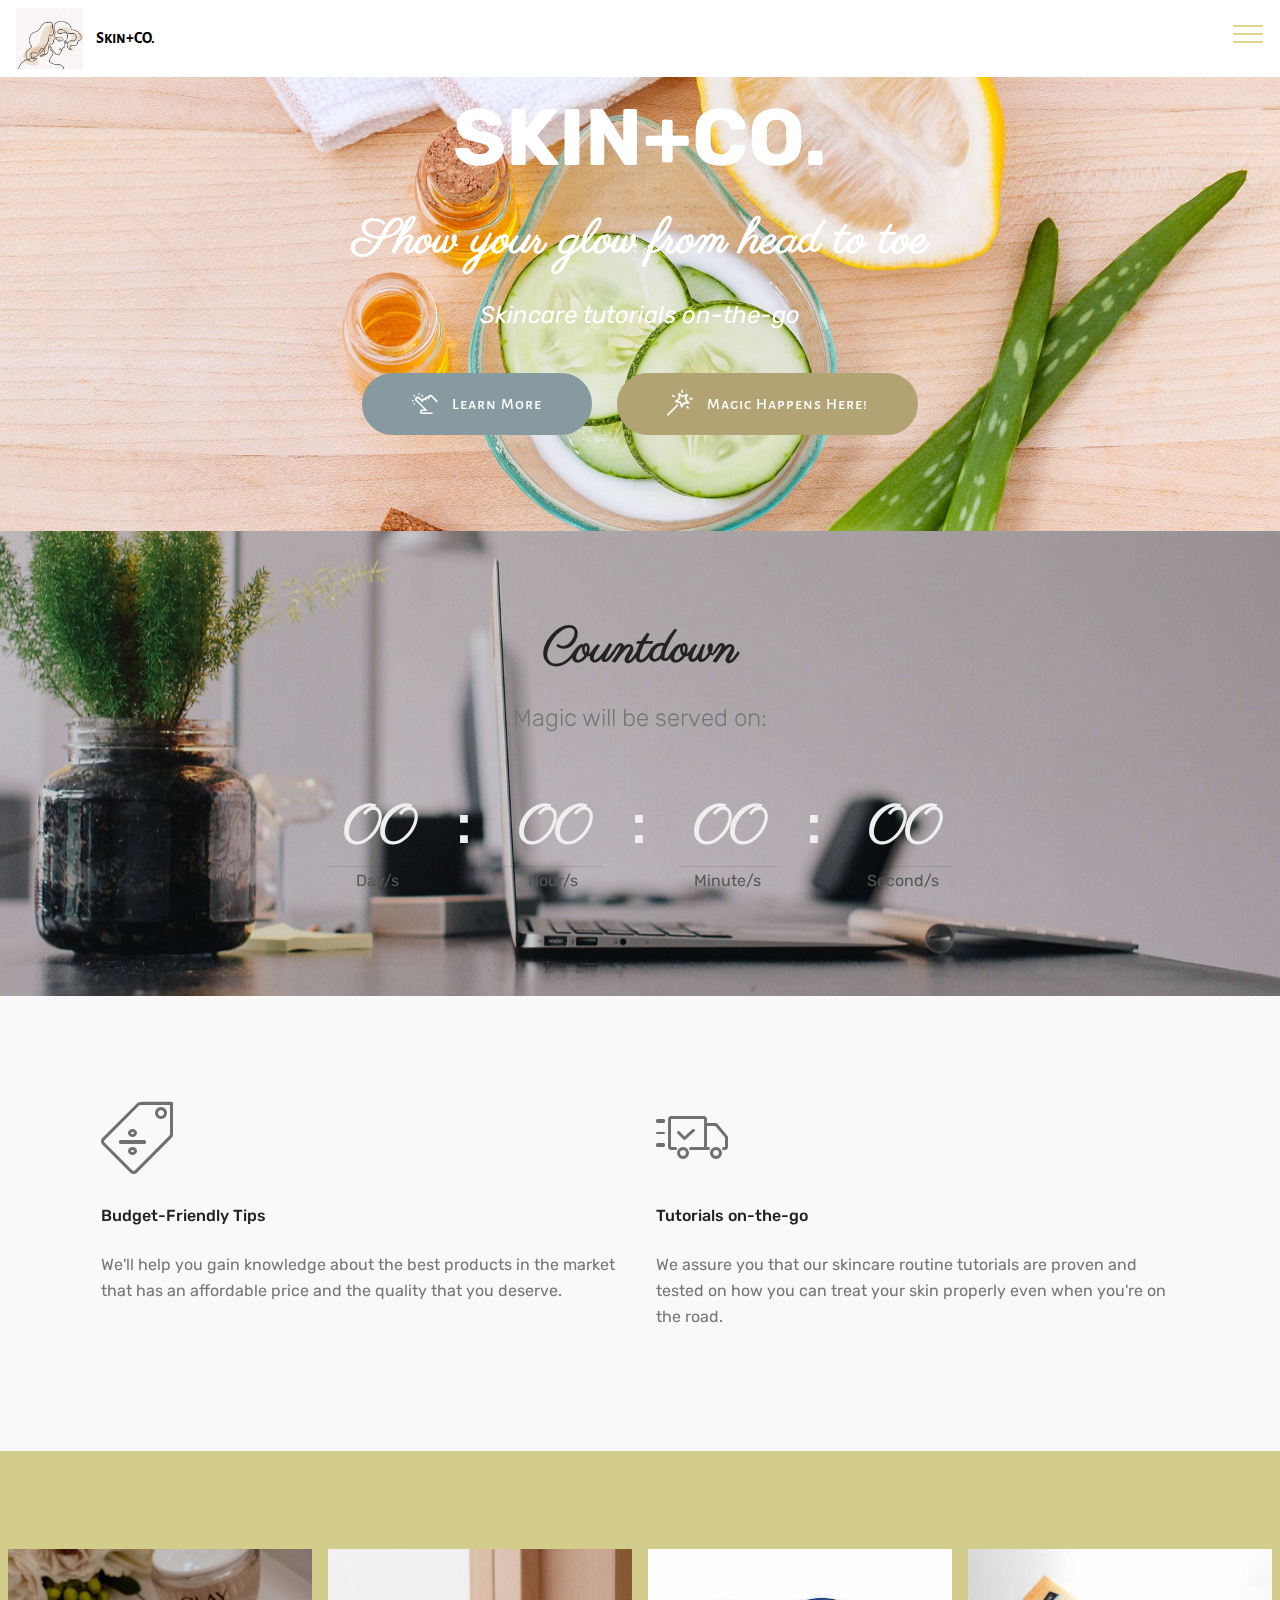
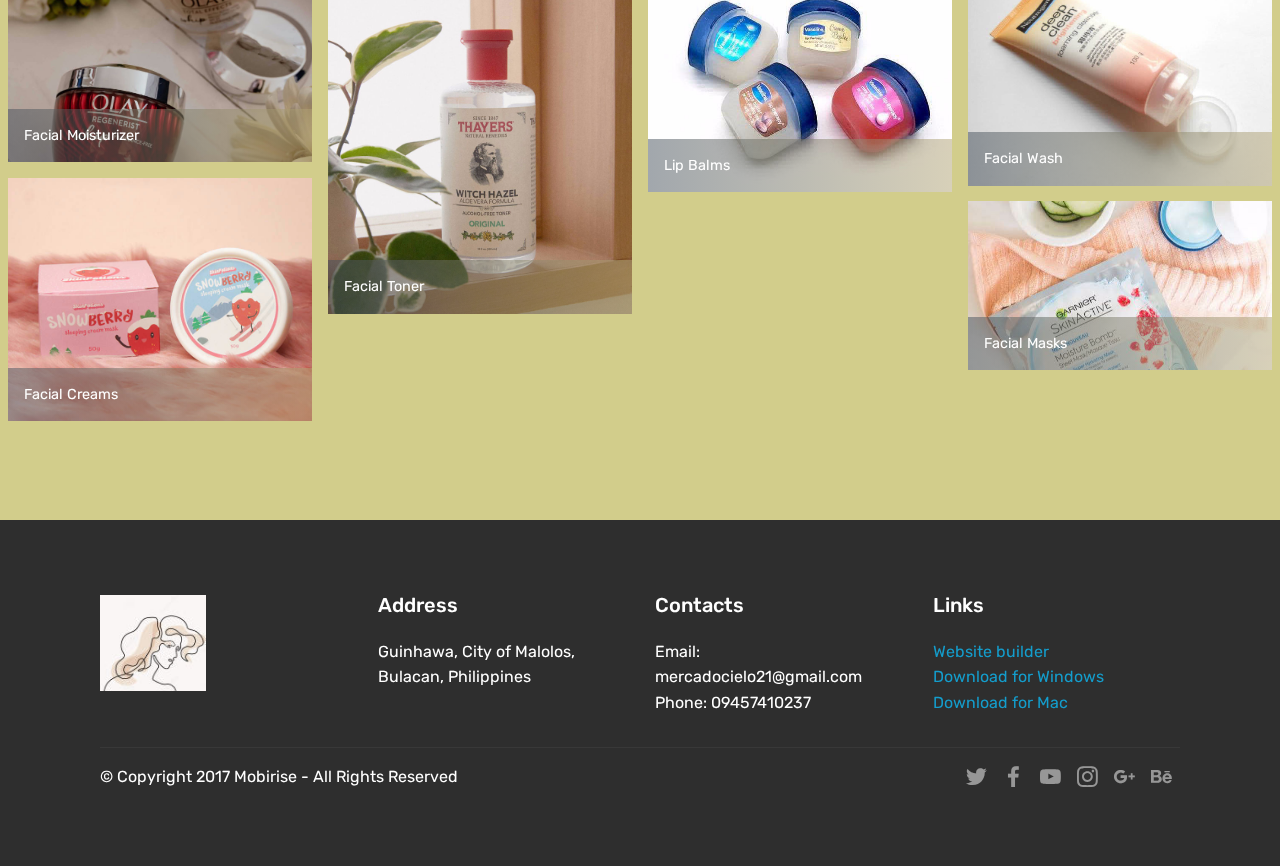
==== commit 40ec4233: "create github pages" ====
--- a/index.html
+++ b/index.html
@@ -42,7 +42,7 @@
             <div class="navbar-brand">
                 <span class="navbar-logo">
                     <a href="index.html">
-                        <img src="assets/images/abstract-portrait-woman-logo-vector-continuous-line-young-light-colors-illustration-concept-card-banner-poster-flyer-116758301-122x100.jpg" alt="Mobirise" title="" style="height: 3.8rem;">
+                        <img src="assets/images/abstract-portrait-woman-logo-vector-continuous-line-young-light-colors-illustration-concept-card-banner-poster-flyer-116758301-192x157.jpg" alt="Mobirise" title="" style="height: 3.8rem;">
                     </a>
                 </span>
                 <span class="navbar-caption-wrap"><a class="navbar-caption text-black display-4" href="index.html">Skin+CO.</a></span>
@@ -59,7 +59,7 @@
     </nav>
 </section>
 
-<section class="engine"><a href="https://mobiri.se/i">free site creation software</a></section><section class="header1 cid-rJ0wWL5OvI mbr-parallax-background" id="header1-0">
+<section class="engine"><a href="https://mobiri.se/v">free html templates</a></section><section class="header1 cid-rJ0wWL5OvI mbr-parallax-background" id="header1-0">
 
     
 
